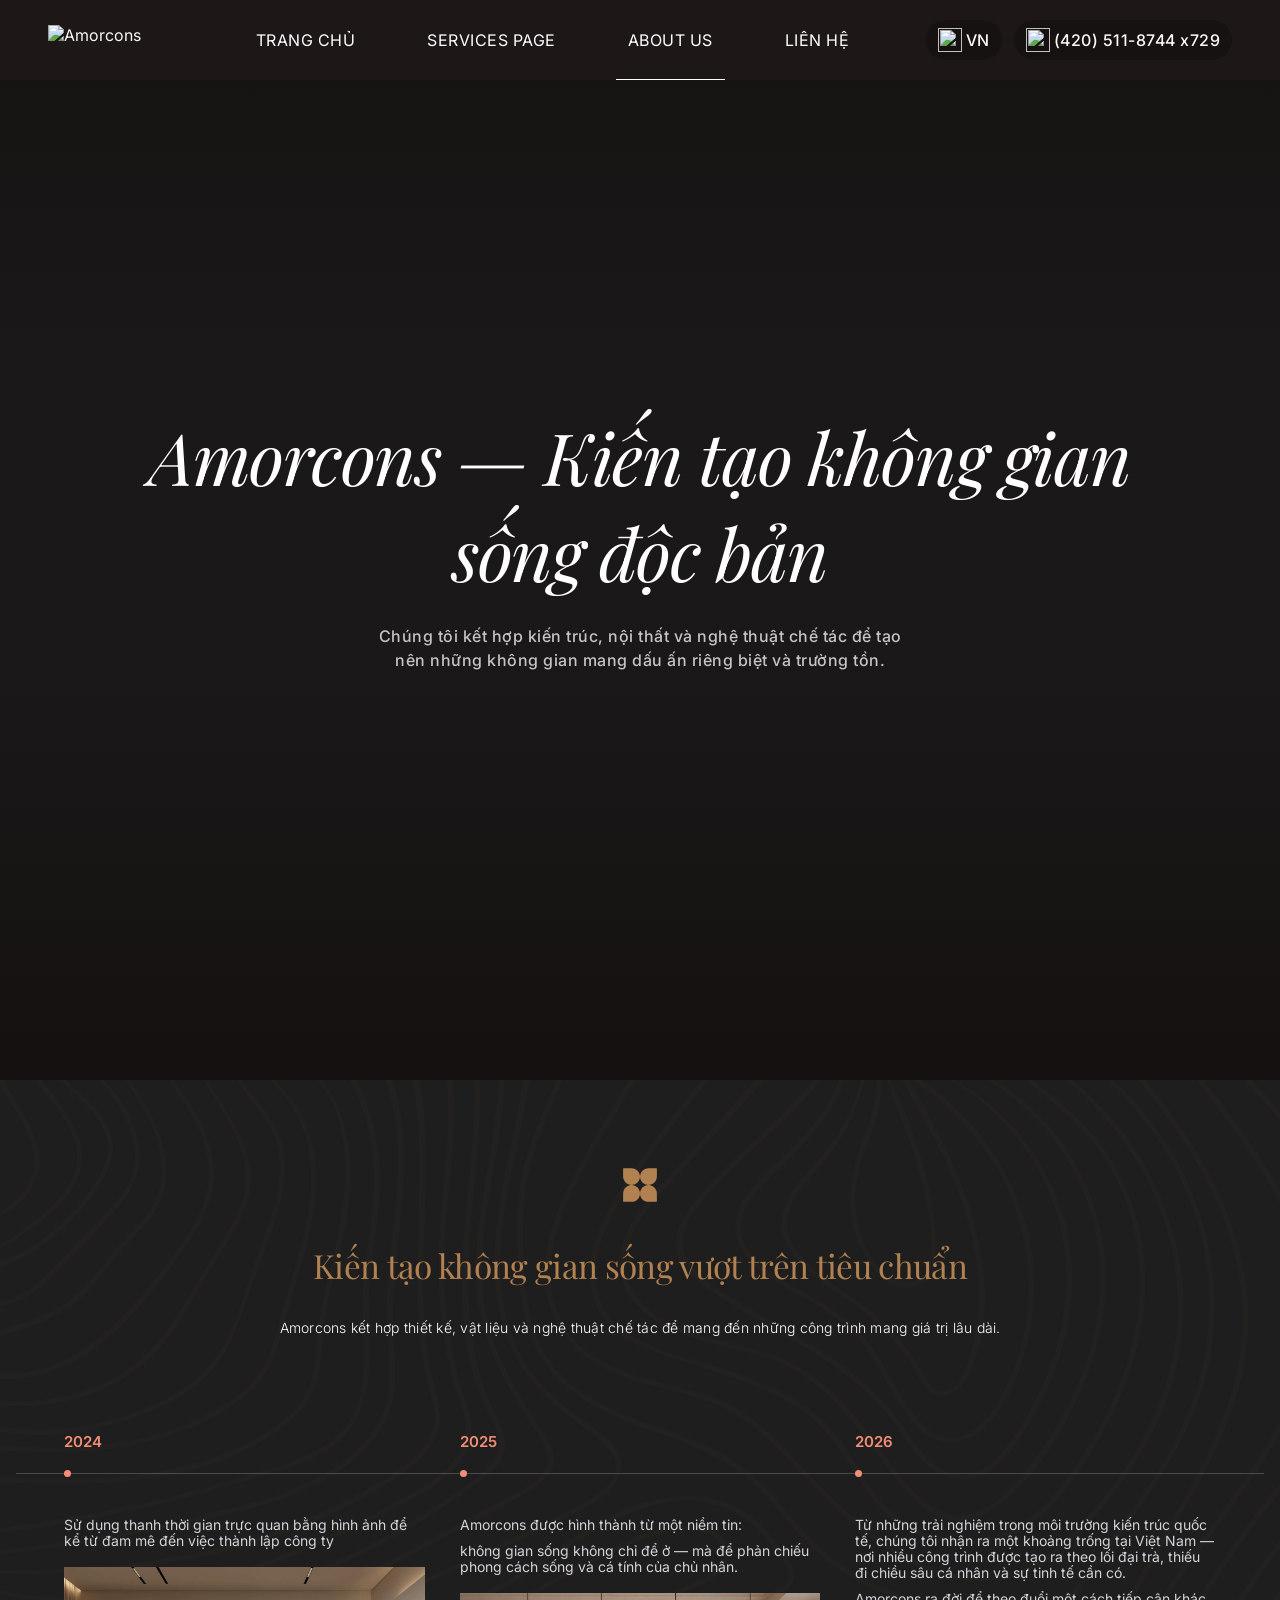
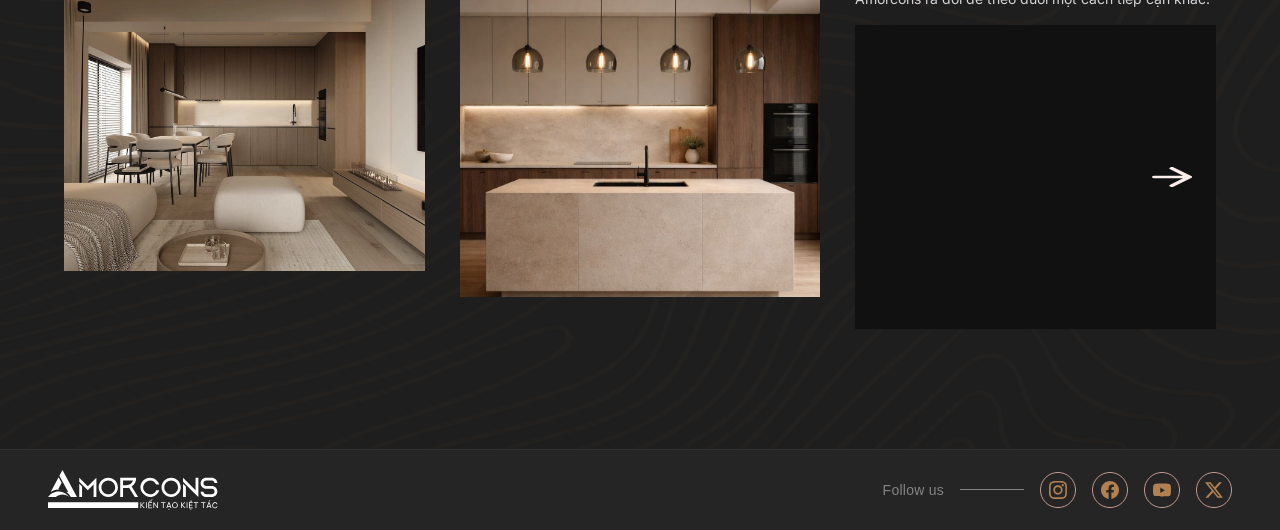
==== about-us.html @ 8891965a "Implement About Us page with timeline feature, update navigation, and enhance styles for improved la" ====
<!DOCTYPE html>
<html lang="vi">

<head>
    <meta charset="UTF-8" />
    <meta name="viewport" content="width=device-width, initial-scale=1.0" />
    <title>Amorcons – About Us</title>
    <link rel="icon" href="./images/favicon.svg" type="image/svg+xml" sizes="any" />
    <link rel="preconnect" href="https://fonts.googleapis.com" />
    <link rel="preconnect" href="https://fonts.gstatic.com" crossorigin />
    <link
        href="https://fonts.googleapis.com/css2?family=Montserrat:wght@400;500;600&family=Playfair+Display:ital,wght@0,400;0,500;1,400;1,500&family=Inter:wght@300;400;500;600&display=swap"
        rel="stylesheet" />

    <link rel="stylesheet" href="./styles.css" />
    <link rel="stylesheet" href="https://cdn.jsdelivr.net/npm/aos@2.3.4/dist/aos.css" />
</head>

<body>

    <header class="site-header">
        <nav class="navbar" aria-label="Main Navigation">
            <a href="/" class="nav-logo-link">
                <img class="nav-logo desktop-only"
                    src="https://www.figma.com/api/mcp/asset/5a3bd9ca-a631-466b-ae8e-2834ae3454ce" alt="Amorcons" />
                <img class="nav-logo mobile-only"
                    src="https://www.figma.com/api/mcp/asset/5a3bd9ca-a631-466b-ae8e-2834ae3454ce" alt="Amorcons" />
            </a>

            <ul class="nav-tabs">
                <li class="nav-item"><a class="nav-tab" href="#" aria-current="page">Trang chủ</a></li>
                <li class="nav-item"><a class="nav-tab" href="#services">Services Page</a></li>
                <li class="nav-item"><a class="nav-tab active" href="#about">About Us</a></li>
                <li class="nav-item"><a class="nav-tab" href="#contact-us">Liên hệ</a></li>
            </ul>

            <div class="nav-right">
                <a href="#" class="nav-btn lang-btn" aria-label="Chọn ngôn ngữ: Tiếng Việt">
                    <img src="https://www.figma.com/api/mcp/asset/c236d5f4-5ec3-420b-854f-2898bedfa44a" alt=""
                        aria-hidden="true" />
                    <span class="nav-btn-label">VN</span>
                </a>
                <a href="tel:4205118744" class="nav-btn" aria-label="Liên hệ điện thoại">
                    <img src="https://www.figma.com/api/mcp/asset/c8bbff4a-f8d6-4430-bf45-7c4032ecbac3" alt=""
                        aria-hidden="true" class="desktop-only" />
                    <img src="./images/header/header-mobile/phone-mobile.svg" alt="" aria-hidden="true"
                        class="mobile-only" />
                    <span class="nav-btn-label desktop-only">(420) 511-8744 x729</span>
                </a>
                <button class="hamburger-btn" id="hamburgerBtn" aria-label="Mở menu điều hướng" aria-expanded="false"
                    aria-controls="mobileMenu">
                    <img src="./images/header/header-mobile/button-open-menu.svg" alt="" class="mobile-only" />
                </button>
            </div>
        </nav>
    </header>

    <!-- Mobile Navigation Menu — Figma 295:756 (match screenshot) -->
    <nav class="mobile-menu" id="mobileMenu" aria-label="Mobile Navigation" aria-hidden="true">
        <div class="mobile-menu-accent" aria-hidden="true">
            <span class="mobile-menu-accent-line"></span>
            <div class="mobile-menu-accent-dots">
                <span></span>
                <span class="mobile-menu-accent-dot-mid"></span>
                <span></span>
            </div>
            <span class="mobile-menu-accent-line"></span>
        </div>
        <div class="mobile-menu-inner">
            <div class="mobile-menu-links">
                <a class="mobile-menu-link" href="#">Trang Chủ</a>
                <a class="mobile-menu-link" href="#services">Services Page</a>
                <a class="mobile-menu-link active" href="#about">About Us</a>
                <a class="mobile-menu-link" href="#contact-us">Liên Hệ</a>
            </div>
            <div class="mobile-menu-lang-row">
                <span class="mobile-menu-lang-label">Langue</span>
                <div class="mobile-menu-lang" role="group" aria-label="Chọn ngôn ngữ">
                    <button type="button" class="mobile-menu-lang-btn is-active" data-lang="en"
                        aria-pressed="true">Eng</button>
                    <button type="button" class="mobile-menu-lang-btn" data-lang="vi" aria-pressed="false">Vi</button>
                </div>
            </div>
        </div>
        <div class="mobile-menu-footer">
            <div class="mobile-menu-follow-row">
                <span class="mobile-menu-follow">Follow us</span>
                <span class="mobile-menu-follow-line" aria-hidden="true"></span>
            </div>
            <ul class="mobile-menu-social-list">
                <li>
                    <a href="#" class="mobile-menu-social-icon" aria-label="Follow us on Instagram">
                        <img src="./images/footer/intal.svg" alt="Instagram" />
                    </a>
                </li>
                <li>
                    <a href="#" class="mobile-menu-social-icon" aria-label="Follow us on Facebook">
                        <img src="./images/footer/facebook.svg" alt="Facebook" />
                    </a>
                </li>
                <li>
                    <a href="#" class="mobile-menu-social-icon" aria-label="Follow us on YouTube">
                        <img src="./images/footer/youtube.svg" alt="YouTube" />
                    </a>
                </li>
                <li>
                    <a href="#" class="mobile-menu-social-icon" aria-label="Follow us on X">
                        <img src="./images/footer/x.svg" alt="X" />
                    </a>
                </li>
            </ul>
        </div>
    </nav>

    <main>
        <!-- =========================================================
         HERO
    ========================================================= -->
        <section class="hero" aria-labelledby="hero-title">
            <div class="hero-bg">
                <video class="hero-bg-img" src="./video/video_banner.mp4" autoplay muted loop playsinline
                    aria-hidden="true"></video>
                <div class="hero-overlay-top"></div>
            </div>

            <div class="hero-text" data-aos="fade-up" data-aos-duration="900" data-aos-delay="120"
                data-aos-easing="ease-out-cubic">
                <h1 id="hero-title" class="hero-title">Amorcons — Kiến tạo không gian sống độc bản</h1>
                <p class="hero-subtitle">
                    Chúng tôi kết hợp kiến trúc, nội thất và nghệ thuật chế tác để tạo nên những không gian mang dấu ấn
                    riêng biệt và trường tồn.
                </p>
            </div>
        </section>

        <section style="background-image: url('./images/contact-us/bg.png');" class="page-about-us-section"
            id="page-about-us-section" aria-labelledby="about-title">
            <div class="services-header" data-aos="fade-up" data-aos-duration="750" data-aos-easing="ease-out-cubic">
                <img class="srv-award" src="./images/icon-title.svg" alt="" aria-hidden="true">
                <h2 id="about-title" class="srv-title">Kiến tạo không gian sống vượt trên tiêu chuẩn</h2>
                <p class="srv-sub">Amorcons kết hợp thiết kế, vật liệu và nghệ thuật chế tác để mang đến những công trình mang giá trị lâu dài.</p>
            </div>
            <div class="page-about-us-container">
                <!-- Figma R7QKqn8kOqqMcNZv5JHiLO node 251:2458 — timeline ngang -->
                <div class="about-projects-timeline" data-aos="fade-up" data-aos-duration="800"
                    data-aos-easing="ease-out-cubic">
                    <h3 class="sr-only" id="about-projects-heading">Cột mốc phát triển Amorcons</h3>
                    <div class="about-projects-track">
                        <div class="about-projects-line-decor" aria-hidden="true"></div>
                        <div class="about-projects-columns" role="list">
                            <article class="about-projects-card" role="listitem">
                                <h4 class="about-projects-year">
                                    <span>2024</span>
                                </h4>
                                <div class="about-projects-card-body">
                                    <div class="about-projects-card-desc">
                                        <p>Sử dụng thanh thời gian trực quan bằng hình ảnh để kể từ đam mê đến việc
                                            thành lập công ty</p>
                                    </div>
                                    <div class="about-projects-media">
                                        <img src="./images/about/timeline-2024.jpg" width="854" height="304"
                                            alt="Không gian bếp và phòng ăn hiện đại — 2024" loading="lazy"
                                            decoding="async" />
                                    </div>
                                </div>
                            </article>
                            <article class="about-projects-card" role="listitem">
                                <h4 class="about-projects-year">
                                    <span>2025</span>
                                </h4>
                                <div class="about-projects-card-body">
                                    <div class="about-projects-card-desc">
                                        <p>Amorcons được hình thành từ một niềm tin:</p>
                                        <p>không gian sống không chỉ để ở — mà để phản chiếu phong cách sống và cá
                                            tính của chủ nhân.</p>
                                    </div>
                                    <div class="about-projects-media">
                                        <img src="./images/about/timeline-2025.jpg" width="854" height="304"
                                            alt="Quầy bếp và hệ tủ — 2025" loading="lazy" decoding="async" />
                                    </div>
                                </div>
                            </article>
                            <article class="about-projects-card about-projects-card--has-arrow" role="listitem">
                                <h4 class="about-projects-year">
                                    <span>2026</span>
                                </h4>
                                <div class="about-projects-card-body">
                                    <div class="about-projects-card-desc">
                                        <p>Từ những trải nghiệm trong môi trường kiến trúc quốc tế, chúng tôi nhận ra
                                            một khoảng trống tại Việt Nam — nơi nhiều công trình được tạo ra theo lối
                                            đại trà, thiếu đi chiều sâu cá nhân và sự tinh tế cần có.</p>
                                        <p>Amorcons ra đời để theo đuổi một cách tiếp cận khác.</p>
                                    </div>
                                    <div class="about-projects-media">
                                        <img src="./images/about/timeline-2026.jpg" width="854" height="304"
                                            alt="Không gian bếp tối giản — 2026" loading="lazy" decoding="async" />
                                        <span class="about-projects-arrow" aria-hidden="true">
                                            <img src="./images/about/timeline-arrow.svg" width="40" height="40" alt="" />
                                        </span>
                                    </div>
                                </div>
                            </article>
                        </div>
                    </div>
                </div>
            </div>
        </section> 
    </main>

    <!-- =========================================================
       FOOTER
  ========================================================= -->
    <footer class="footer-bar" data-aos="fade-up" data-aos-duration="700">
        <div class="footer-bar-inner">
            <!-- Logo -->
            <div class="footer-logo">
                <img src="./images/footer/logo-footer.svg" alt="AMORCONS" />
            </div>

            <!-- Social -->
            <div class="footer-social">
                <span class="footer-follow-text">Follow us</span>
                <span class="footer-follow-line" aria-hidden="true"></span>
                <ul class="footer-social-list">
                    <li>
                        <a href="#" class="footer-social-icon" aria-label="Follow us on Instagram">
                            <img src="./images/footer/intal.svg" alt="Instagram" />
                        </a>
                    </li>
                    <li>
                        <a href="#" class="footer-social-icon" aria-label="Follow us on Facebook">
                            <img src="./images/footer/facebook.svg" alt="Facebook" />
                        </a>
                    </li>
                    <li>
                        <a href="#" class="footer-social-icon" aria-label="Follow us on YouTube">
                            <img src="./images/footer/youtube.svg" alt="YouTube" />
                        </a>
                    </li>
                    <li>
                        <a href="#" class="footer-social-icon" aria-label="Follow us on X">
                            <img src="./images/footer/x.svg" alt="X" />
                        </a>
                    </li>
                </ul>
            </div>
        </div>
    </footer>

    <script src="https://cdn.jsdelivr.net/npm/aos@2.3.4/dist/aos.js"></script>
    <script src="script.js"></script>
</body>

</html>
---- styles.css ----
/* =====================================================================
   RESET
===================================================================== */
*,
*::before,
*::after {
  box-sizing: border-box;
  margin: 0;
  padding: 0;
}

header,
main,
section,
article,
aside,
figure,
figcaption,
footer,
nav {
  display: block;
}

/* Content Width Limit */
header,
main,
footer {
  max-width: 1920px;
  margin-left: auto;
  margin-right: auto;
  width: 100%;
}

.mobile-only {
  display: none !important;
}

.desktop-only {
  display: block !important;
}

span.desktop-only {
  display: inline !important;
}

li.desktop-only {
  display: flex !important;
}

html {
  scroll-behavior: smooth;
}

body {
  font-family: var(--font-sans);
  background: var(--dark-bg);
  color: var(--text-primary);
  overflow-x: hidden;
}

img {
  display: block;
  max-width: 100%;
}

a {
  text-decoration: none;
  color: inherit;
}

button,
input,
textarea {
  border: none;
  outline: none;
  background: none;
}

textarea {
  resize: none;
}

/* AOS: không dùng hiệu ứng trên mobile (đồng bộ max-width 768px + JS disable) */
@media (max-width: 768px) {
  [data-aos] {
    opacity: 1 !important;
    transform: none !important;
    transition-property: opacity, transform !important;
    transition-duration: 0s !important;
    transition-delay: 0s !important;
  }
}

/* =====================================================================
   DESIGN TOKENS
===================================================================== */
:root {
  --gold: #b18151;
  --gold-red: #b16151;
  --gold-muted: #a27760;
  --gold-light: #d2b79b;
  --cream: #f0e4d4;

  /* Neutrals */
  --white: #ffffff;
  --black: #000000;

  /* Surfaces */
  --dark-nav: rgba(33, 27, 27, 0.70);
  --dark-nav-mobile: rgba(33, 27, 27, 0.55);
  --dark-bg: #1e1e1e;
  --dark-card: #302c28;
  --dark-input: #1c1b18;
  --mobile-menu-bg: rgba(24, 19, 16, 0.98);
  --menu-surface: #1a1a1a;

  /* Text */
  --text-primary: #fafaf9;
  --text-on-dark: rgba(255, 255, 255, 1);
  --text-on-dark-80: rgba(255, 255, 255, 0.80);
  --text-on-dark-75: rgba(255, 255, 255, 0.75);
  --text-on-dark-65: rgba(255, 255, 255, 0.65);
  --text-on-dark-55: rgba(255, 255, 255, 0.55);
  --text-on-dark-34: rgba(255, 255, 255, 0.34);
  --text-on-dark-30: rgba(255, 255, 255, 0.30);

  /* Borders / shadows */
  --border-white-06: rgba(255, 255, 255, 0.06);
  --border-white-05: rgba(255, 255, 255, 0.05);
  --shadow-gold-25: rgba(177, 129, 81, 0.25);

  /* Typography families */
  --font-sans: 'Inter', 'Segoe UI', system-ui, -apple-system, sans-serif;
  --font-serif: 'Playfair Display', Georgia, serif;

  /* Typography scales (used in mobile overrides) */
  --hero-title-mobile-size: 32px;
  --hero-title-mobile-line: 45px;
  --hero-title-mobile-tracking: -0.64px;

  --nav-h: 80px;
}

/* =====================================================================
   NAVBAR
   Figma: flex gap-[290px] h-[80px] px-[48px] backdrop-blur-[20px]
   Children: logo | tabs-group (flex-1 justify-center gap-48px) | right-group
===================================================================== */
.navbar {
  position: fixed;
  top: 0;
  left: 50%;
  transform: translateX(-50%);
  z-index: 200;
  height: var(--nav-h);
  width: 100%;
  max-width: 1920px;
  display: flex;
  align-items: center;
  gap: 48px;
  /* practical gap — Figma's 290px is for 1920px canvas */
  padding: 0 48px;
  background: var(--dark-nav);
  backdrop-filter: blur(20px);
  -webkit-backdrop-filter: blur(20px);
}

.nav-logo {
  height: 30.861px;
  width: 131.514px;
  object-fit: contain;
  flex-shrink: 0;
}

/* Figma: flex-[1_0_0] gap-[48px] h-full items-center justify-center */
.nav-tabs {
  flex: 1 0 0;
  display: flex;
  align-items: center;
  justify-content: center;
  gap: 48px;
  height: 100%;
  list-style: none;
}

.nav-item {
  height: 100%;
  display: flex;
  align-items: center;
}

/* Figma: px-[12px] py-[14px] flex flex-col h-full items-center justify-center */
.nav-tab {
  display: flex;
  align-items: center;
  justify-content: center;
  height: 100%;
  padding: 14px 12px;
  font-size: 16px;
  font-weight: 400;
  letter-spacing: 0.5px;
  text-transform: uppercase;
  color: #fff;
  white-space: nowrap;
  cursor: pointer;
  transition: color .2s;
  position: relative;
}

/* Active tab: border-b border-solid border-white */
.nav-tab.active {
  border-bottom: 1px solid #fff;
}

.nav-tab:hover:not(.active) {
  color: #b18151;
}

h2.about-headline img.srv-award {
  margin-bottom: 32px;
}

.nav-tab::after {
  content: '';
  position: absolute;
  bottom: 0;
  left: 12px;
  right: 12px;
  height: 1px;
  background: #b18151;
  transform: scaleX(0);
  transition: transform 0.3s ease;
}

.nav-tab:hover:not(.active)::after {
  transform: scaleX(1);
}

/* Right group: flex gap-[12px] items-center */
.nav-right {
  display: flex;
  align-items: center;
  gap: 12px;
  flex-shrink: 0;
}

.sr-only {
  position: absolute;
  width: 1px;
  height: 1px;
  padding: 0;
  margin: -1px;
  overflow: hidden;
  clip: rect(0, 0, 0, 0);
  white-space: nowrap;
  border-width: 0;
}

/* Figma: rounded-[100px] p-[12px] flex gap-[4px] items-center
   background: linear-gradient(90deg, rgba(0,0,0,0.2), rgba(0,0,0,0.2)) */
.nav-btn {
  display: flex;
  align-items: center;
  gap: 4px;
  padding: 8px 12px;
  border-radius: 100px;
  font-size: 16px;
  font-weight: 500;
  letter-spacing: 0.5px;
  color: #fafaf9;
  white-space: nowrap;
  cursor: pointer;
  transition: background .2s;
  background: rgba(0, 0, 0, 0.20);
}

.nav-btn:hover {
  background: rgba(0, 0, 0, .35);
}

.nav-btn img {
  width: 24px;
  height: 24px;
  flex-shrink: 0;
}

/* =====================================================================
   HERO
===================================================================== */
.hero {
  position: relative;
  width: 100%;
  height: 1080px;
  min-height: 600px;
  overflow: hidden;
  display: flex;
  align-items: center;
  justify-content: center;
}

/* Radial image composition — simplified using key group images as layers */
.hero-bg {
  position: absolute;
  inset: 0;
  width: 100%;
  height: 100%;
}

/* Main interior photo layer */
.hero-bg-img {
  position: absolute;
  inset: 0;
  width: 100%;
  height: 100%;
  object-fit: cover;
  object-position: center;
}

/* Dark gradient overlays */
.hero-overlay-top {
  position: absolute;
  inset: 0;
  background: linear-gradient(to bottom,
      rgba(18, 13, 13, .72) 0%,
      rgba(18, 13, 13, .35) 35%,
      rgba(18, 13, 13, .35) 60%,
      rgba(18, 13, 13, .80) 100%);
}

.hero-text {
  position: relative;
  z-index: 2;
  text-align: center;
  max-width: 1216px;
  padding: 0 48px;
  display: flex;
  flex-direction: column;
  align-items: center;
  gap: 24px;
}

.hero-title {
  font-family: 'Playfair Display', Georgia, serif;
  font-style: italic;
  font-weight: 400;
  font-size: 72px;
  line-height: 96px;
  color: #fff;
  letter-spacing: -1.44px;
  font-feature-settings: 'liga' 0, 'lnum' 1, 'pnum' 1;
}

.hero-subtitle {
  font-size: 16px;
  font-weight: 500;
  line-height: 24px;
  letter-spacing: 0.5px;
  color: rgba(255, 255, 255, .75);
  max-width: 539px;
}

/* =====================================================================
   ABOUT / SECTION 1
===================================================================== */
.about-wrap {
  background: var(--dark-bg);
  background-repeat: no-repeat !important;
  padding: 80px 0 200px;
}

#about {
  background-image: url('./images/home/hero/bg-hero.png');
}

/* Gold line + icon divider */
.divider-icon-block {
  display: flex;
  flex-direction: column;
  align-items: center;
  gap: 26px;
  margin-bottom: 80px;
}

.divider-line-gold {
  width: 1px;
  height: 46px;
  background: var(--gold);
}

.divider-award {
  width: 48px;
  height: 48px;
}

/* 2-column about layout — Figma: flex gap-[80px] items-center pr-[80px] */
.about-cols {
  display: flex;
  align-items: center;
  gap: 80px;
  padding-right: 80px;
  width: 100%;
  position: relative;
}

/* =====================================================================
   ABOUT IMAGE AREA (left column)
   Figma: large image/video, dark overlay, caption text at bottom
===================================================================== */
.about-mosaic {
  flex: 2 0 0;
  min-width: 0;
  position: relative;
  min-height: 680px;
  align-self: stretch;
}

.about-img-area {
  position: relative;
  width: 100%;
  height: 100%;
  overflow: hidden;
}

/* Overlay tối phủ lên video/ảnh */
.about-backdrop {
  position: absolute;
  background: rgba(48, 44, 40, 1);
  pointer-events: none;
  width: 100%;
  height: 70%;
  bottom: 0;
}

/* Video / ảnh chính lấp đầy cột trái */
.about-main-img {
  position: absolute;
  inset: 0;
  width: 90%;
  height: 100%;
  object-fit: cover;
  object-position: center;
  display: block;
  opacity: 1;
  transition: opacity 0.42s cubic-bezier(0.33, 0, 0.2, 1);
  will-change: opacity;
}

/* Overlay dưới cùng — gradient + text caption */
.about-backdrop-two {
  position: absolute;
  bottom: 0;
  left: 0;
  right: 0;
  z-index: 2;
  background: rgba(48, 44, 40, 1);
  padding: 43px 37px 35px;
}

.about-backdrop-text {
  font-size: 16px;
  font-weight: 300;
  color: rgba(255, 255, 255, 0.55);
  line-height: 1.7;
  letter-spacing: 0.2px;
}

/*
 * RIGHT COLUMN — Figma node 191:587
 * flex flex-col gap-[80px] flex-[1_0_0] items-start
 * Children: headline → timeline-block
 */
.about-text {
  flex: 1 0 0;
  min-width: 0;
  display: flex;
  flex-direction: column;
  gap: 80px;
  /* gap giữa headline và timeline */
}

/*
 * Figma: Playfair Display Regular, 30.133px, line-height 36.16px,
 * color #b18151, tracking -0.6027px
 * "dream home" = Playfair Display Italic
 */
.about-headline {
  font-family: 'Playfair Display', Georgia, serif;
  font-style: normal;
  font-weight: 400;
  font-size: 30.133px;
  line-height: 36.16px;
  color: #b18151;
  letter-spacing: -0.6027px;
  font-feature-settings: 'liga' 0, 'lnum' 1, 'pnum' 1;
}

.about-headline em {
  font-family: 'Playfair Display', Georgia, serif;
  font-style: italic;
  font-weight: 400;
}

/*
 * Figma node 229:1139: flex gap-[32px] items-end w-full
 * items-end → bar + items đều bottom-align trong hàng ngang
 */
.timeline-wrap {
  display: flex;
  gap: 32px;
  width: 100%;
}

/*
 * Figma node 229:1138:
 * bg-[rgba(255,255,255,0.1)] flex h-[250px] items-start shrink-0
 * Bên trong: div bg-[#b18151] h-[57px] w-px (gold top bar)
 */
.timeline-bar-outer {
  position: relative;
  width: 1px;
  background: rgba(255, 255, 255, 0.1);
  flex-shrink: 0;
}

.timeline-bar-gold {
  position: absolute;
  top: 0;
  left: 0;
  width: 1px;
  height: 57px;
  background: #b18151;
  transition: transform 0.5s cubic-bezier(0.4, 0, 0.2, 1), height 0.5s ease;
  transform-origin: top;
  will-change: transform, height;
}

/*
 * Figma node 191:1035:
 * flex-[1_0_0] flex-col gap-[24px] items-start
 */
.timeline-items {
  flex: 1 0 0;
  display: flex;
  flex-direction: column;
  gap: 24px;
}

/*
 * Item 01 (active): flex-col gap-[12px]
 * Item 02-03 (inactive): chỉ có row, không có subtitle
 */
.timeline-item {
  display: flex;
  flex-direction: column;
  gap: 12px;
  list-style: none;
  cursor: pointer;
  opacity: 0.5;
  transition: opacity 0.3s ease;
}

.timeline-item.active {
  opacity: 1;
}

.t-num {
  font-size: 15px;
  font-weight: 600;
  color: #b16151;
  width: 16px;
  height: 18px;
  line-height: normal;
  flex-shrink: 0;
  font-variant-numeric: lining-nums;
  margin-right: 8px;
}

/*
 * Tên: Google Sans Medium, 20px, uppercase, leading-40px
 * active = white | inactive = rgba(255,255,255,0.3)
 * w-234px, h-18px
 */
.t-name {
  font-size: 20px;
  font-weight: 500;
  color: rgba(255, 255, 255, 0.3);
  text-transform: uppercase;
  letter-spacing: 0;
  line-height: normal;
  width: auto;
  transition: color 0.3s ease;
}

.timeline-item.active .t-name {
  color: #fff;
}

.t-desc {
  font-size: 14px;
  font-weight: 400;
  color: #d4d4d8;
  line-height: 1.6;
  max-height: 0;
  overflow: hidden;
  opacity: 0;
  transition: max-height 0.5s ease, opacity 0.5s ease;
}

.timeline-item.active .t-desc {
  max-height: 100px;
  opacity: 1;
  margin-top: 4px;
}

/* =====================================================================
   SERVICES  (Dịch vụ)
===================================================================== */
.services-wrap {
  background: var(--dark-bg);
  display: flex;
  flex-direction: column;
}

/*
 * Figma node 223:340: flex-col gap-[24px] items-center
 * Children: imgAbstract206 (50×50) → title → subtitle
 * Không có gold line trước icon (khác about section)
 * Outer gap với grid: 80px (node 273:1665 gap-[80px])
 */
.services-header {
  display: flex;
  flex-direction: column;
  align-items: center;
  gap: 24px;
  padding: 80px 48px 80px;
}

.srv-award {
  width: 50px;
  height: 50px;
}

.srv-title {
  font-family: 'Playfair Display', Georgia, serif;
  font-weight: 400;
  font-size: 33.273px;
  line-height: 39.927px;
  color: var(--gold);
  letter-spacing: -.6655px;
  font-feature-settings: 'liga' 0, 'lnum' 1, 'pnum' 1;
  text-align: center;
  margin-top: 12px;
}

.srv-sub {
  font-size: 14px;
  font-weight: 300;
  color: #fff;
  letter-spacing: .25px;
  line-height: 20px;
  text-align: center;
  margin-top: 8px;
}

/* 2×2 grid */
.services-grid {
  display: grid;
  grid-template-columns: 1fr 1fr;
  grid-template-rows: 673px 673px;
  gap: 4px;
}

.srv-cell {
  position: relative;
  overflow: hidden;
  background: #111;
}

a.srv-cell {
  display: block;
  text-decoration: none;
  color: inherit;
  -webkit-tap-highlight-color: transparent;
}

a.srv-cell:focus {
  outline: none;
}

a.srv-cell:focus-visible {
  outline: 2px solid var(--gold);
  outline-offset: 3px;
  z-index: 2;
}

.srv-cell.hover-cell {
  /* The "hover" side — shows dark overlay / empty on default state */
  background: var(--dark-bg);
  display: flex;
  align-items: center;
  justify-content: center;
}

.srv-cell-bg,
.srv-cell-video {
  position: absolute;
  inset: 0;
  width: 100%;
  height: 100%;
  object-fit: cover;
  pointer-events: none;
  transition: transform .6s ease, opacity .6s ease;
}

.srv-cell-video {
  opacity: 0;
  z-index: 1;
}

.srv-cell:hover .srv-cell-bg {
  transform: scale(1.1);
  opacity: 0;
}

.srv-cell:hover .srv-cell-video {
  transform: scale(1.1);
  opacity: 1;
}

.srv-cell-overlay {
  position: absolute;
  inset: 0;
  background: linear-gradient(0deg, rgba(30, 24, 21, 0.95) 0%, rgba(30, 24, 21, 0.4) 40%, rgba(30, 24, 21, 0) 100%);
  display: flex;
  flex-direction: column;
  justify-content: flex-end;
  align-items: flex-start;
  padding: 60px 48px;
  opacity: 0;
  transition: opacity 0.5s ease;
  z-index: 2;
}

.srv-cell:hover .srv-cell-overlay {
  opacity: 1;
}

.srv-cell-content {
  transform: translateY(30px);
  transition: transform 0.5s ease;
  display: flex;
  flex-direction: column;
  align-items: flex-start;
  gap: 24px;
  width: 100%;
}

.srv-cell:hover .srv-cell-content {
  transform: translateY(0);
}

.srv-cell-icon {
  position: relative;
  width: 80px;
  height: 80px;
  object-fit: contain;
  margin-left: -5px;
}

.srv-cell-title {
  font-family: 'Playfair Display', serif;
  font-size: 33.27px;
  font-weight: 400;
  color: rgba(255, 255, 255, 1);
  margin: 0;
  line-height: 39.93px;
  letter-spacing: -0.02em;
}

.srv-cell-desc {
  font-family: 'Inter', sans-serif;
  font-size: 14px;
  font-weight: 300;
  line-height: 20px;
  letter-spacing: 0.25px;
  color: rgba(255, 255, 255, 1);
  max-width: 800px;
  margin: 0;
}

/* =====================================================================
   CTA MID
===================================================================== */
.cta-mid {
  background: var(--dark-bg);
  padding: 80px 48px;
  display: flex;
  flex-direction: column;
  align-items: center;
  gap: 16px;
}

.cta-mid-top {
  display: flex;
  flex-direction: column;
  align-items: center;
  gap: 26px;
}

.cta-mid-text {
  font-family: 'Playfair Display', Georgia, serif;
  font-weight: 400;
  font-size: 30.133px;
  line-height: 36.16px;
  color: var(--gold);
  text-align: center;
  letter-spacing: -.6027px;
  font-feature-settings: 'liga' 0, 'lnum' 1, 'pnum' 1;
}

.cta-mid-text em {
  font-style: italic;
}

/* =====================================================================
   CONTACT
===================================================================== */
.contact-us {
  position: relative;
  padding: 120px 48px;
  background-image: url('./images/home/contact-us/bg.png');
  background-size: cover;
  background-position: center;
  background-repeat: no-repeat;
  display: flex;
  align-items: center;
  min-height: 800px;
}

.contact-us::before {
  content: '';
  position: absolute;
  top: 0;
  left: 0;
  right: 0;
  bottom: 0;
  background: rgba(0, 0, 0, 0.2);
  z-index: 0;
}

.contact-us-container {
  width: 100%;
  max-width: 1920px;
  margin: 0 auto;
  display: flex;
  justify-content: space-between;
  align-items: center;
  gap: 40px;
  position: relative;
  z-index: 10;
}

.contact-left {
  max-width: 600px;
  color: #fff;
  padding-left: 5%;
}

.contact-subtitle {
  font-family: 'Google Sans Flex', sans-serif;
  display: flex;
  align-items: center;
  gap: 16px;
  font-size: 14px;
  color: rgba(177, 129, 81, 1);
  letter-spacing: 0.1em;
  margin-bottom: 24px;
}

.contact-subtitle .line {
  width: 48px;
  height: 1px;
  background: rgba(177, 129, 81, 1);
}

.contact-hero-title {
  font-family: 'Playfair Display', serif;
  font-size: 30.13px;
  font-weight: 400;
  font-style: normal;
  line-height: 36.16px;
  letter-spacing: -0.02em;
  margin: 0 0 24px 0;
  color: rgba(255, 255, 255, 1);
}

.contact-hero-title span {
  font-style: italic;
  font-family: 'Playfair Display', serif;
}

.contact-desc {
  font-family: 'Google Sans Flex', 'Google Sans', sans-serif;
  font-size: 14px;
  font-weight: 300;
  font-style: normal;
  line-height: 20px;
  letter-spacing: 0.25px;
  color: rgba(255, 255, 255, 1);
  margin: 0;
}

.contact-form-box {
  background: rgba(36, 34, 31, 0.95);
  border: 1px solid rgba(255, 255, 255, 0.05);
  padding: 30px 27px;
  width: 576px;
  text-align: center;
  margin-right: 5%;
  box-shadow: 0 20px 40px rgba(0, 0, 0, 0.5);
}

.form-pre-title {
  font-family: 'Google Sans Flex', 'Google Sans', sans-serif;
  font-size: 12px;
  font-weight: 400;
  font-style: normal;
  line-height: 13.63px;
  letter-spacing: 0.34px;
  text-align: center;
  color: rgba(210, 183, 155, 0.5);
  margin: 0 0 12px 0;
}

h2.contact-us-title {
  font-family: 'Playfair Display', serif;
  font-weight: 400;
  font-style: normal;
  font-size: 30.13px;
  line-height: 36.16px;
  letter-spacing: -0.02em;
  text-align: center;
  color: rgba(177, 129, 81, 1);

}

section.contact-us-section .center-icon {
  margin: 0 0 16px 0;
}

section.contact-us-section {
  margin-top: 80px;
}

.contact-us-header {
  margin-bottom: 80px;
}

.contact-form-box .contact-us-title {
  font-family: 'Playfair Display', serif;
  font-weight: 400;
  font-style: normal;
  font-size: 32px;
  line-height: 38.99px;
  letter-spacing: -0.43px;
  text-align: center;
  color: rgba(240, 228, 212, 1);
  margin: 0 0 13px 0;
}

.form-post-title {
  font-family: 'Google Sans Flex', 'Google Sans', sans-serif;
  font-size: 12px;
  font-weight: 400;
  font-style: normal;
  line-height: 13.63px;
  letter-spacing: 0.34px;
  text-align: center;
  color: rgba(210, 183, 155, 0.55);
  margin: 0 0 24px 0;
}

.form-dots {
  margin-bottom: 32px;
  display: flex;
  justify-content: center;
}

.form-dots img {
  height: 6px;
  opacity: 0.6;
}

.contact-form {
  display: flex;
  flex-direction: column;
  gap: 16px;
}

.contact-form input,
.contact-form textarea {
  width: 100%;
  background: #1b1917;
  border: 1px solid transparent;
  padding: 16px 20px;
  font-family: 'Google Sans Flex', sans-serif;
  font-size: 14px;
  color: #fff;
  outline: none;
  transition: border-color 0.3s ease;
}

.contact-form input::placeholder,
.contact-form textarea::placeholder {
  color: rgba(210, 183, 155, 1);
}

.contact-form input:focus,
.contact-form textarea:focus {
  border-color: rgba(177, 129, 81, 0.5);
}

.contact-form textarea {
  resize: vertical;
  min-height: 120px;
}

.submit-btn {
  background: linear-gradient(90deg, #d3b48f 0%, #a4764b 100%);
  color: #1a1a1a;
  border: none;
  padding: 16px;
  font-family: 'Google Sans Flex', sans-serif;
  font-size: 13px;
  font-weight: 600;
  letter-spacing: 0.1em;
  cursor: pointer;
  display: flex;
  justify-content: center;
  align-items: center;
  gap: 8px;
  transition: filter 0.3s ease;
  margin-top: 8px;
  border-radius: 8px;
}

.submit-btn:hover {
  filter: brightness(1.1);
}

/* =====================================================================
   FOOTER
===================================================================== */
.footer-bar {
  background: rgba(37, 37, 37, 1);
  border-top: 1px solid rgba(255, 255, 255, 0.06);
}

.footer-bar-inner {
  max-width: 1920px;
  margin: 0 auto;
  padding: 20px 48px;
  display: flex;
  align-items: center;
  justify-content: space-between;
}

.footer-logo img {
  height: 2.5rem;
  width: auto;
  display: block;
}

.footer-social {
  display: flex;
  align-items: center;
  gap: 16px;
}

.footer-follow-text {
  font-family: 'Google Sans Flex', 'Google Sans', sans-serif;
  font-size: 14px;
  font-weight: 400;
  font-style: normal;
  line-height: 20px;
  letter-spacing: 0.25px;
  color: rgba(132, 132, 132, 1);
  white-space: nowrap;
}

.footer-follow-line {
  display: block;
  width: 64px;
  height: 1px;
  background: rgba(132, 132, 132, 1);
}

.footer-social-icon {
  display: flex;
  align-items: center;
  justify-content: center;
  width: 36px;
  height: 36px;
  border-radius: 50%;
  transition: border-color 0.3s ease, box-shadow 0.3s ease, background 0.3s ease;
}

.footer-social-icon img {
  width: 40px;
  height: 40px;
  object-fit: contain;
  transition: opacity 0.3s ease;
}

.footer-social-icon:hover {
  border-color: rgba(177, 129, 81, 1);
  background: rgba(177, 129, 81, 0.1);
  box-shadow: 0 0 10px rgba(177, 129, 81, 0.25);
}

.footer-social-icon:hover img {
  opacity: 1;
}

.footer-social-list {
  display: flex;
  list-style: none;
  gap: 16px;
  margin: 0;
  padding: 0;
}

.form-group {
  width: 100%;
}

/* =====================================================================
   HAMBURGER & MOBILE MENU (hidden on desktop by default)
===================================================================== */
.hamburger-btn {
  display: none;
  flex-direction: column;
  justify-content: center;
  align-items: center;
  width: 40px;
  height: 40px;
  cursor: pointer;
  background: none;
  border: none;
  padding: 6px;
  gap: 5px;
  flex-shrink: 0;
}

.hamburger-btn .bar {
  display: block;
  width: 22px;
  height: 2px;
  background: #fff;
  border-radius: 2px;
  transition: transform 0.3s ease, opacity 0.3s ease, background 0.3s;
  transform-origin: center;
}

.hamburger-btn img {
  width: 24px;
  height: 24px;
  object-fit: contain;
}

.hamburger-btn.open .bar:nth-child(1) {
  transform: translateY(7px) rotate(45deg);
}

.hamburger-btn.open .bar:nth-child(2) {
  opacity: 0;
  transform: scaleX(0);
}

.hamburger-btn.open .bar:nth-child(3) {
  transform: translateY(-7px) rotate(-45deg);
}

/* Figma 295:756 — tokens từ design: nền #1A1A1A, cam đất #A0482B, vàng mờ #8E7B67 */
.mobile-menu {
  --menu-accent: #a0482b;
  --menu-muted-gold: #8e7b67;
  --menu-text: #ffffff;
  --menu-font: 'Montserrat', 'Inter', system-ui, sans-serif;

  display: none;
  position: fixed;
  top: var(--nav-h);
  left: 0;
  right: 0;
  bottom: 0;
  background: var(--menu-surface);
  z-index: 199;
  flex-direction: column;
  align-items: stretch;
  justify-content: space-between;
  padding: 0;
  opacity: 0;
  transform: translateY(14px);
  transition:
    opacity 0.42s cubic-bezier(0.22, 1, 0.36, 1),
    transform 0.42s cubic-bezier(0.22, 1, 0.36, 1);
  overflow: hidden;
}

.mobile-menu.open {
  display: flex;
  opacity: 1;
  transform: translateY(0);
}

/* Gạch ngang + 3 chấm giữa (chấm giữa nhấn mạnh vàng mờ) */
.mobile-menu-accent {
  flex-shrink: 0;
  display: flex;
  align-items: center;
  gap: 0;
  padding: 10px 28px 18px;
  box-sizing: border-box;
  opacity: 0;
  transform: translateY(-10px);
  transition: none;
}

.mobile-menu.open .mobile-menu-accent {
  opacity: 1;
  transform: translateY(0);
  transition:
    opacity 0.45s cubic-bezier(0.22, 1, 0.36, 1),
    transform 0.45s cubic-bezier(0.22, 1, 0.36, 1);
  transition-delay: 0.06s;
}

.mobile-menu:not(.open) .mobile-menu-accent {
  opacity: 0;
  transform: translateY(-10px);
  transition: none;
}

.mobile-menu-accent-line {
  flex: 1 1 auto;
  height: 1px;
  background: rgba(142, 123, 103, 0.4);
  min-width: 12px;
}

.mobile-menu-accent-dots {
  display: flex;
  align-items: center;
  justify-content: center;
  gap: 7px;
  padding: 0 14px;
  flex-shrink: 0;
}

.mobile-menu-accent-dots span {
  width: 4px;
  height: 4px;
  border-radius: 50%;
  background: rgba(142, 123, 103, 0.55);
}

.mobile-menu-accent-dot-mid {
  width: 5px !important;
  height: 5px !important;
  background: var(--menu-muted-gold) !important;
  box-shadow: 0 0 0 1px rgba(142, 123, 103, 0.35);
}

.mobile-menu-inner {
  flex: 1 1 auto;
  min-height: 0;
  overflow-y: auto;
  -webkit-overflow-scrolling: touch;
  padding: 8px 28px 32px;
  display: flex;
  flex-direction: column;
  align-items: stretch;
  gap: 0;
  width: 100%;
  max-width: 100%;
  box-sizing: border-box;
}

.mobile-menu-links {
  display: flex;
  flex-direction: column;
  align-items: stretch;
  gap: 28px;
  width: 100%;
}

.mobile-menu-link {
  display: block;
  padding: 0;
  margin: 0;
  box-sizing: border-box;
  width: 100%;
  font-family: var(--menu-font);
  font-size: 14px;
  font-weight: 400;
  line-height: 1.35;
  letter-spacing: 0.02em;
  color: var(--menu-text);
  text-align: left;
  text-decoration: none;
  border: none;
  background: transparent;
  opacity: 0;
  transform: translate3d(-22px, 0, 0);
  transition: none;
}

.mobile-menu.open .mobile-menu-link {
  opacity: 1;
  transform: translate3d(0, 0, 0);
  transition:
    opacity 0.5s cubic-bezier(0.22, 1, 0.36, 1),
    transform 0.5s cubic-bezier(0.22, 1, 0.36, 1),
    color 0.2s ease;
}

.mobile-menu.open .mobile-menu-link:nth-child(1) {
  transition-delay: 0.1s;
}

.mobile-menu.open .mobile-menu-link:nth-child(2) {
  transition-delay: 0.16s;
}

.mobile-menu.open .mobile-menu-link:nth-child(3) {
  transition-delay: 0.22s;
}

.mobile-menu.open .mobile-menu-link:nth-child(4) {
  transition-delay: 0.28s;
}

.mobile-menu:not(.open) .mobile-menu-link {
  opacity: 0;
  transform: translate3d(-22px, 0, 0);
  transition: none;
}

.mobile-menu-link:hover {
  opacity: 0.92;
}

.mobile-menu.open .mobile-menu-link:hover {
  opacity: 0.92;
}

.mobile-menu-link.active {
  color: var(--menu-accent);
  font-weight: 500;
}

/* Hàng Langue + Eng | Vi */
.mobile-menu-lang-row {
  display: flex;
  align-items: center;
  justify-content: space-between;
  gap: 16px;
  margin-top: 36px;
  width: 100%;
  opacity: 0;
  transform: translate3d(0, 14px, 0);
  transition: none;
}

.mobile-menu.open .mobile-menu-lang-row {
  opacity: 1;
  transform: translate3d(0, 0, 0);
  transition:
    opacity 0.48s cubic-bezier(0.22, 1, 0.36, 1),
    transform 0.48s cubic-bezier(0.22, 1, 0.36, 1);
  transition-delay: 0.34s;
}

.mobile-menu:not(.open) .mobile-menu-lang-row {
  opacity: 0;
  transform: translate3d(0, 14px, 0);
  transition: none;
}

.mobile-menu-lang-label {
  font-family: var(--menu-font);
  font-size: 14px;
  font-weight: 400;
  letter-spacing: 0.03em;
  color: var(--menu-text);
}

.mobile-menu-lang {
  display: flex;
  align-items: center;
  flex: 0 0 auto;
  padding: 4px 6px;
  min-height: 40px;
  box-sizing: border-box;
  border-radius: 999px;
  background: rgba(0, 0, 0, 0.09);
  gap: 2px;
}

.mobile-menu-lang-btn {
  min-width: 44px;
  height: 32px;
  padding: 0 12px;
  border: none;
  border-radius: 999px;
  cursor: pointer;
  font-family: var(--menu-font);
  font-size: 14px;
  font-weight: 500;
  letter-spacing: 0.04em;
  color: var(--menu-text);
  background: transparent;
  transition: color 0.2s ease;
}

/* Figma: Eng chọn = cam đất; Vi = trắng */
.mobile-menu-lang-btn.is-active {
  color: var(--menu-accent);
}

.mobile-menu-lang-btn:not(.is-active) {
  color: var(--menu-text);
}

.mobile-menu-lang-btn:focus-visible {
  outline: 2px solid var(--menu-accent);
  outline-offset: 2px;
}

/* Footer — Follow us + line + icon vàng mờ */
.mobile-menu-footer {
  flex-shrink: 0;
  display: flex;
  align-items: center;
  justify-content: space-between;
  gap: 10px;
  padding: 16px 28px calc(18px + env(safe-area-inset-bottom, 0));
  border-top: 1px solid rgba(142, 123, 103, 0.22);
  background: var(--menu-surface);
  opacity: 0;
  transform: translate3d(0, 18px, 0);
  transition: none;
}

.mobile-menu.open .mobile-menu-footer {
  opacity: 1;
  transform: translate3d(0, 0, 0);
  transition:
    opacity 0.5s cubic-bezier(0.22, 1, 0.36, 1),
    transform 0.5s cubic-bezier(0.22, 1, 0.36, 1);
  transition-delay: 0.38s;
}

.mobile-menu:not(.open) .mobile-menu-footer {
  opacity: 0;
  transform: translate3d(0, 18px, 0);
  transition: none;
}

.mobile-menu-follow {
  font-family: var(--menu-font);
  font-size: 12px;
  line-height: 1.4;
  font-weight: 400;
  letter-spacing: 0.06em;
  text-transform: none;
  color: var(--menu-muted-gold);
  white-space: nowrap;
  opacity: 0.95;
}

.mobile-menu-follow-line {
  display: block;
  flex: 1 1 auto;
  min-width: 20px;
  width: 64px;
  height: 1px;
  background: var(--menu-muted-gold);
  opacity: 0.55;
  flex-shrink: 1;
}

.mobile-menu-follow-row {
  display: flex;
  align-items: center;
  gap: 12px;
}

.mobile-menu-social-list {
  display: flex;
  list-style: none;
  gap: 12px;
  margin: 0;
  padding: 0;
  flex-wrap: nowrap;
  flex-shrink: 0;
}

.mobile-menu-social-list li {
  opacity: 0;
  transform: translate3d(0, 8px, 0);
  transition: none;
}

.mobile-menu.open .mobile-menu-social-list li {
  opacity: 1;
  transform: translate3d(0, 0, 0);
  transition:
    opacity 0.4s cubic-bezier(0.22, 1, 0.36, 1),
    transform 0.4s cubic-bezier(0.22, 1, 0.36, 1);
}

.mobile-menu.open .mobile-menu-social-list li:nth-child(1) {
  transition-delay: 0.44s;
}

.mobile-menu.open .mobile-menu-social-list li:nth-child(2) {
  transition-delay: 0.5s;
}

.mobile-menu.open .mobile-menu-social-list li:nth-child(3) {
  transition-delay: 0.56s;
}

.mobile-menu.open .mobile-menu-social-list li:nth-child(4) {
  transition-delay: 0.62s;
}

.mobile-menu:not(.open) .mobile-menu-social-list li {
  opacity: 0;
  transform: translate3d(0, 8px, 0);
  transition: none;
}

.mobile-menu-social-icon {
  display: flex;
  align-items: center;
  justify-content: center;
  width: 28px;
  height: 28px;
  border-radius: 50%;
  background: transparent;
  transition: border-color 0.2s ease, background 0.2s ease;
}

.mobile-menu-social-icon img {
  width: 24px;
  height: 24px;
  object-fit: contain;
  opacity: 0.92;
}

.mobile-menu-social-icon:hover {
  border-color: var(--menu-muted-gold);
  background: rgba(142, 123, 103, 0.12);
}

.page-contact-us-container {
  display: flex;
  gap: 100px;
  justify-content: space-between;
  padding-bottom: 150px;
}

.page-contact-us-left-content {
  display: flex;
  gap: 24px;
}

.page-contact-us-photo-2 {
  padding-top: 100px;
}

#page-contact-us-section .services-header {
  padding-top: 200px;
}

.page-contact-us-photo-1 {
  padding-bottom: 100px;
}

#page-contact-us-section {
  padding: 0 5%;
}

#page-contact-us-map-section {
  padding-bottom: 200px;
}

.wp-container {
  padding: 0px 5%;
}

.page-contact-us-map-content {
  border: 32px solid rgba(48, 44, 40, 1);
}

.page-contact-us-map-iframe {
  display: block;
  width: 100%;
  height: min(70vh, 560px);
  min-height: 280px;
  border: 0;
}

/* =====================================================================
   ABOUT US PAGE — Timeline (Figma Amorcons-Website 251:2458, file R7QKqn8kOqqMcNZv5JHiLO)
===================================================================== */
.page-about-us-container {
  max-width: 1920px;
  margin: 0 auto;
  padding: 0 5% 120px;
}

.about-projects-timeline {
  --about-timeline-year: #f48e77;
  --about-timeline-body: #d4d4d8;
  --about-timeline-bg: #1a1a1a;
}

.about-projects-track {
  position: relative;
  width: 100%;
  max-width: 1600px;
  margin: 0 auto;
  padding-top: 4px;
}

/* Đường timeline + 3 chấm — export SVG từ Figma (Group 7) */
.about-projects-line-decor {
  position: absolute;
  left: 50%;
  transform: translateX(-50%);
  width: min(100vw - 32px, 1920px);
  height: 1px;
  top: 55px;
  z-index: 0;
  pointer-events: none;
  line-height: 0;
  background: rgba(255, 255, 255, 0.20);
}

.about-projects-line-decor img {
  display: block;
  width: 100%;
  height: 7px;
  object-fit: fill;
}

.about-projects-columns {
  position: relative;
  z-index: 1;
  display: grid;
  grid-template-columns: repeat(3, minmax(0, 1fr));
  gap: 35px;
  align-items: start;
  list-style: none;
  margin: 0;
  padding: 0;
}

h4.about-projects-year:after {
  content: "";
  background: var(--about-timeline-year);
  display: block;
  height: 7px;
  width: 7px;
  border-radius: 100%;
  position: absolute;
  bottom: -15px;
}

h4.about-projects-year {
  position: relative;
}

.about-projects-card {
  margin: 0;
}

.about-projects-year {
  margin: 0 0 55px;
  padding: 0;
  font-family: 'Inter', system-ui, sans-serif;
  font-size: 15px;
  font-weight: 600;
  line-height: 40px;
  color: var(--about-timeline-year);
  text-transform: none;
}

.about-projects-card-body {
  display: flex;
  flex-direction: column;
  gap: 18px;
}

.about-projects-card-desc {
  margin: 0;
  font-family: 'Inter', system-ui, sans-serif;
  font-size: 14px;
  font-weight: 400;
  line-height: 16px;
  color: var(--about-timeline-body);
}

.about-projects-card-desc p {
  margin: 0 0 10px;
}

.about-projects-card-desc p:last-child {
  margin-bottom: 0;
}

/* Figma: khối ảnh cố định 304px chiều cao */
.about-projects-media {
  position: relative;
  width: 100%;
  height: 304px;
  overflow: hidden;
  background: #111;
}

.about-projects-media>img:first-of-type {
  width: 100%;
  height: 100%;
  object-fit: cover;
  display: block;
}

/* Mũi tên Figma 275:374 — stroke #FDEEEB (red-50) */
.about-projects-arrow {
  position: absolute;
  right: clamp(12px, 4vw, 24px);
  top: 50%;
  transform: translateY(-50%);
  width: 40px;
  height: 40px;
  display: flex;
  align-items: center;
  justify-content: center;
  pointer-events: none;
  user-select: none;
}

.about-projects-arrow img {
  width: 100%;
  height: 100%;
  object-fit: contain;
  display: block;
}

@media (max-width: 900px) {
  .page-about-us-container {
    padding: 0 16px 80px;
  }

  .about-projects-timeline {
    padding: 32px 14px 48px;
    margin-top: 16px;
  }

  .about-projects-line-decor {
    top: 34px;
  }

  .about-projects-columns {
    display: flex;
    flex-direction: row;
    flex-wrap: nowrap;
    gap: 16px;
    overflow-x: auto;
    overflow-y: hidden;
    scroll-snap-type: x mandatory;
    scroll-padding-inline: 8px;
    padding-bottom: 12px;
    -webkit-overflow-scrolling: touch;
  }

  .about-projects-card {
    flex: 0 0 min(300px, 88vw);
    scroll-snap-align: start;
  }

  .about-projects-year {
    line-height: 1.2;
    margin-bottom: 14px;
  }

  .about-projects-card-desc {
    line-height: 1.45;
  }
}

/* Trang Contact Us — responsive scoped (#page-contact-us-*).
   Mobile: Figma MVL Contact (node 289:2006) = cùng khối 289:1177 + ảnh đôi dưới form */
@media (max-width: 1200px) {
  .page-contact-us-container {
    gap: 56px;
    padding-bottom: 100px;
  }

  #page-contact-us-section .page-contact-us-right .contact-form-box {
    width: min(576px, 100%);
    margin-right: 0;
  }
}

@media (max-width: 1100px) {
  .page-contact-us-container {
    flex-direction: column;
    align-items: center;
    gap: 48px;
    padding-bottom: 80px;
  }

  .page-contact-us-left,
  .page-contact-us-right {
    width: 100%;
    max-width: 640px;
  }

  .page-contact-us-left-content {
    justify-content: center;
  }

  .page-contact-us-photo-1,
  .page-contact-us-photo-2 {
    padding-top: 0;
    padding-bottom: 0;
    max-width: 100%;
    height: auto;
  }

  #page-contact-us-section .page-contact-us-right .contact-form-box {
    width: 100%;
    max-width: 576px;
    margin-left: auto;
    margin-right: auto;
  }

  #page-contact-us-map-section {
    padding-bottom: 120px;
  }
}

@media (max-width: 768px) {

  /* Giống .contact-us mobile (289:1177): overlay + vùng 878px, form kính trên, media dưới */
  #page-contact-us-section {
    position: relative;
    padding: 0 0 48px;
  }

  #page-contact-us-section::before {
    content: '';
    position: absolute;
    inset: 0;
    background: rgba(0, 0, 0, 0.51);
    z-index: 0;
    pointer-events: none;
  }

  #page-contact-us-section .services-header {
    position: relative;
    z-index: 1;
  }

  #page-contact-us-section .page-contact-us-container {
    display: block;
    position: relative;
    z-index: 1;
    min-height: 878px;
    width: 100%;
    max-width: 100%;
    margin: 0;
    padding: 0;
    gap: 0;
    flex-direction: unset;
    align-items: unset;
  }

  #page-contact-us-section .page-contact-us-left,
  #page-contact-us-section .page-contact-us-right {
    width: auto;
    max-width: none;
  }

  #page-contact-us-section .page-contact-us-right .contact-form-box {
    position: absolute;
    left: 10px;
    top: 31.84px;
    width: calc(100% - 20px);
    max-width: 356px;
    margin: 0;
    padding: 12px 16px 24px;
    backdrop-filter: blur(17.041px);
    -webkit-backdrop-filter: blur(17.041px);
    background: rgba(48, 40, 34, 0.92);
    border: none;
    box-shadow:
      0 20px 40px rgba(0, 0, 0, 0.45),
      inset 0 0.852px 0 0 rgba(210, 183, 155, 0.08);
    z-index: 2;
  }

  #page-contact-us-section .page-contact-us-left {
    position: absolute;
    left: 50%;
    top: 668px;
    transform: translateX(-50%);
    width: 100%;
    max-width: calc(100% - 20px);
    z-index: 1;
  }

  #page-contact-us-section .page-contact-us-left-content {
    flex-direction: row;
    justify-content: center;
    align-items: flex-end;
    gap: 12px;
  }

  #page-contact-us-section .page-contact-us-photo-1,
  #page-contact-us-section .page-contact-us-photo-2 {
    flex: 1 1 calc(50% - 6px);
    max-width: calc(50% - 6px);
    min-width: 0;
    height: auto;
    padding: 0;
    display: block;
    object-fit: cover;
  }

  #page-contact-us-map-section {
    padding-bottom: 48px;
  }

  #page-contact-us-map-section .wp-container {
    padding-left: 16px;
    padding-right: 16px;
  }

  /* Map: viền mảnh kiểu grid MVL (gap-px) */
  .page-contact-us-map-content {
    border-width: 1px;
    border-style: solid;
    border-color: rgba(48, 44, 40, 1);
  }

  .page-contact-us-map-iframe {
    height: min(52vh, 380px);
    min-height: 220px;
  }

  #page-contact-us-section .contact-form-box .contact-us-title {
    font-size: 24px;
    line-height: 38.991px;
    letter-spacing: -0.426px;
  }

  #page-contact-us-section .form-pre-title,
  #page-contact-us-section .form-post-title {
    font-size: 12px;
    line-height: 13.633px;
    letter-spacing: 0.34px;
  }

  #page-contact-us-section .contact-form input,
  #page-contact-us-section .contact-form textarea {
    padding: 10.225px 13.633px;
    font-size: 13px;
    letter-spacing: 0.213px;
    background: #1c1b18;
  }

  #page-contact-us-section .contact-form textarea {
    min-height: 140px;
  }

  #page-contact-us-section .submit-btn {
    border-radius: 11.929px;
    min-height: 44px;
    font-size: 14px;
    font-weight: 300;
    letter-spacing: 0.25px;
    text-transform: uppercase;
    box-shadow:
      0 6.817px 27.266px rgba(210, 183, 155, 0.25),
      0 1.704px 6.817px rgba(0, 0, 0, 0.3);
  }
}

@media (max-width: 480px) {
  #page-contact-us-section .page-contact-us-right .contact-form-box {
    padding: 12px 12px 20px;
  }

  .page-contact-us-map-content {
    border-width: 1px;
  }

  .page-contact-us-map-iframe {
    height: min(48vh, 320px);
    min-height: 200px;
  }
}

@media (prefers-reduced-motion: reduce) {
  .mobile-menu {
    transition: none !important;
  }

  .mobile-menu-accent,
  .mobile-menu-link,
  .mobile-menu-lang-row,
  .mobile-menu-footer,
  .mobile-menu-social-list li {
    opacity: 1 !important;
    transform: none !important;
    transition: none !important;
    transition-delay: 0s !important;
  }

  .mobile-menu:not(.open) .mobile-menu-accent,
  .mobile-menu:not(.open) .mobile-menu-link,
  .mobile-menu:not(.open) .mobile-menu-lang-row,
  .mobile-menu:not(.open) .mobile-menu-footer,
  .mobile-menu:not(.open) .mobile-menu-social-list li {
    opacity: 1 !important;
    transform: none !important;
  }
}

/* =====================================================================
   RESPONSIVE — Large Tablet ≤1400px
===================================================================== */
@media (max-width: 1400px) {
  section.contact-us-section .contact-form-box {
    width: min(576px, 45vw);
    margin-right: 3%;
  }

  .contact-left {
    max-width: 42vw;
  }
}

/* =====================================================================
   RESPONSIVE — Tablet ≤1100px
===================================================================== */
@media (max-width: 1100px) {
  .hero-title {
    font-size: 52px;
    line-height: 68px;
  }

  .about-cols {
    flex-direction: column;
    padding-right: 48px;
    padding-left: 48px;
    gap: 48px;
  }

  .about-mosaic {
    width: 100%;
    flex: none;
    min-height: 480px;
    height: 480px;
  }

  .about-main-img {
    width: 100%;
  }

  .services-grid {
    grid-template-rows: 400px 400px;
  }

  .srv-cell-overlay {
    padding: 20px;
  }

  .srv-cell-title {
    font-size: 24px;
  }

  .srv-cell-desc {
    font-size: 14px;
  }

  .srv-cell-icon {
    width: 60px;
    height: 60px;
  }

  .contact-us-container {
    flex-direction: column;
    gap: 48px;
    align-items: stretch;
  }

  .contact-left {
    max-width: 100%;
    padding-left: 0;
  }

  section.contact-us-section .contact-form-box {
    width: 100%;
    max-width: 576px;
    margin: 0 auto;
  }
}

/* =====================================================================
   RESPONSIVE — Mobile ≤768px
===================================================================== */
@media (max-width: 768px) {
  body {
    padding-top: 0;
  }

  main {
    background: var(--dark-bg);
  }

  img.srv-award {
    display: none !important;
  }

  .services-header img.srv-award {
    display: block !important;
    width: 24px;
    height: 24px;
  }

  /* --- Navbar (Figma: h-[80px] px-[16px] gap-[21px] backdrop-blur-[20px]) --- */
  .navbar {
    padding: 0 16px;
    height: var(--nav-h);
    gap: 0 21px;
    column-gap: 21px;
    background: transparent;
    backdrop-filter: none;
    -webkit-backdrop-filter: none;
    display: grid;
    grid-template-columns: 1fr auto 1fr;
    align-items: center;
    justify-content: stretch;
    transition: background 0.28s ease, backdrop-filter 0.28s ease, -webkit-backdrop-filter 0.28s ease;
  }

  /* Sau khi scroll qua vùng header: nền + blur (đồng bộ desktop) */
  .site-header.site-header--scrolled .navbar {
    background: var(--dark-nav);
    backdrop-filter: blur(20px);
    -webkit-backdrop-filter: blur(20px);
  }

  /* Flatten hierarchies for grid positioning */
  .nav-logo-link {
    grid-column: 2;
    grid-row: 1;
    display: flex;
    justify-content: center;
    z-index: 10;
  }

  .nav-logo-link img.mobile-only {
    height: 24px;
    width: auto;
    max-width: 110px;
    object-fit: contain;
  }

  .nav-right {
    display: contents !important;
  }

  .mobile-only {
    display: block !important;
  }

  .desktop-only,
  span.desktop-only {
    display: none !important;
  }

  .nav-tabs {
    display: none;
  }

  .lang-btn {
    display: none !important;
  }

  .nav-btn {
    padding: 0;
    background: transparent !important;
  }

  /* Phone button */
  .nav-btn[href^="tel"] {
    grid-column: 3;
    grid-row: 1;
    display: flex !important;
    justify-content: flex-end;
    z-index: 10;
  }

  .nav-btn[href^="tel"] img.mobile-only {
    width: 24px;
    height: 24px;
  }

  /* Hamburger / Dots button */
  .hamburger-btn {
    display: flex !important;
    grid-column: 1;
    grid-row: 1;
    padding: 0;
    z-index: 10;
  }

  .hamburger-btn img.mobile-only {
    width: 20px;
    height: 20px;
    object-fit: contain;
  }

  /* --- Hero (Figma 289:904 — 800px frame, text không card kính) --- */
  .hero {
    height: 800px;
    min-height: 800px;
    position: relative;
    padding-top: var(--nav-h);
  }

  .hero::before {
    content: none;
  }

  .hero-text {
    gap: 24px;
    width: min(271px, calc(100% - 32px));
    margin: 0 auto;
    padding: 0 16px;
    background: none;
    border: none;
    border-radius: 0;
    box-shadow: none;
    backdrop-filter: none;
    -webkit-backdrop-filter: none;
  }

  .hero-title {
    font-family: var(--font-serif);
    font-style: italic;
    font-weight: 400;
    font-size: 32px;
    line-height: 45px;
    letter-spacing: -0.64px;
    color: var(--text-on-dark);
    max-width: 271px;
    margin: 0 auto;
    text-shadow: 0 4px 4px rgba(0, 0, 0, 0.25);
    font-feature-settings: 'liga' 0, 'lnum' 1, 'pnum' 1;
  }

  .hero-subtitle {
    font-size: 14px;
    line-height: 24px;
    letter-spacing: 0.5px;
    color: #fff;
    max-width: 720px;
    margin: 0 auto;
    font-weight: 400;
  }

  /* --- About: mobile order = divider → headline → mosaic → timeline --- */
  .about-wrap {
    display: flex;
    flex-direction: column;
    align-items: stretch;
    gap: 24px;
    padding: 40px 16px;
    box-sizing: border-box;
  }

  .divider-icon-block {
    order: 1;
    margin-bottom: 0;
    gap: 20px;
    width: 100%;
  }

  .about-cols {
    display: contents;
    padding: 0;
    gap: 0;
  }

  .about-text {
    display: contents;
    gap: 0;
  }

  .about-headline {
    order: 2;
    width: 100%;
    box-sizing: border-box;
    font-size: 20px;
    line-height: 32px;
    letter-spacing: -0.4px;
  }

  .about-mosaic {
    order: 3;
    flex: none;
    width: 100%;
    min-height: 360px;
    height: 360px;
  }

  .timeline-wrap {
    order: 4;
    width: 100%;
    box-sizing: border-box;
    gap: 32px;
  }

  .about-img-area {
    height: 100%;
  }

  .about-main-img {
    width: 100%;
  }

  .about-backdrop-two {
    padding: 20px 16px;
  }

  .about-backdrop-text {
    font-size: 12px;
    /* Figma: text-[12px] */
    line-height: 20px;
    /* Figma: leading-[20px] */
    color: rgba(255, 255, 255, 0.34);
    /* Figma: text-[rgba(255,255,255,0.34)] */
  }

  .timeline-items {
    gap: 24px;
  }

  /* Figma: text-[12px] leading-[40px] */
  .t-name {
    font-size: 12px;
    line-height: normal;
  }

  /* Figma: text-[12px] */
  .t-num {
    font-size: 12px;
  }

  /* --- Services (Figma: gap-[12px] px-[16px] text-[20px]) --- */
  #page-contact-us-section .services-header {
    padding: 40px 16px;
    /* Figma: py-[40px] px-[16px] */
    gap: 12px;
    /* Figma: gap-[12px] */
  }

  /* Figma: text-[20px] leading-[32px] tracking-[-0.4px] */
  .srv-title {
    font-size: 20px;
    line-height: 32px;
    letter-spacing: -0.4px;
    margin-top: 0;
  }

  /* Figma: text-[12px] color #afafaf */
  .srv-sub {
    font-size: 12px;
    color: #afafaf;
  }

  /* Services grid — Figma 289:1162: 2×2, gap-px, ô aspect 328/237.87 */
  .services-grid {
    display: grid;
    grid-template-columns: 1fr 1f;
    grid-template-rows: auto;
    grid-auto-rows: auto;
    gap: 1px;
    width: 100%;
  }

  .services-wrap .srv-cell {
    aspect-ratio: 328 / 237.870697;
    width: 100%;
    min-height: 0;
  }

  .srv-cell-overlay {
    opacity: 1;
    padding: 0 9px 10px;
    background: linear-gradient(180deg, rgba(30, 24, 21, 0) 35%, rgba(30, 24, 21, 0.82) 100%);
    justify-content: flex-end;
    align-items: flex-start;
  }

  .srv-cell-content {
    transform: none;
    flex-direction: column;
    gap: 6px;
    width: 100%;
  }

  /* Prevent scale & video-swap on mobile */
  .srv-cell:hover .srv-cell-bg {
    transform: none;
    opacity: 1;
  }

  .srv-cell:hover .srv-cell-video {
    opacity: 0;
  }

  .srv-cell-title {
    font-family: var(--font-serif);
    font-size: 10px;
    line-height: 1.1;
    letter-spacing: -0.2px;
    margin: 0;
    font-weight: 400;
  }

  .srv-cell-desc {
    display: none !important;
  }

  .srv-cell-icon {
    width: 16px;
    height: 16px;
    margin: 0;
    margin-bottom: 7px;
    flex-shrink: 0;
    object-fit: contain;
  }

  /* --- CTA Mid (Figma: gap-[12px] px-[16px] text-[20px] leading-[32px]) --- */
  .cta-mid {
    padding: 40px 16px;
    /* Figma: py-[40px] px-[16px] */
    gap: 12px;
    /* Figma: gap-[12px] */
  }

  /* Figma: text-[20px] leading-[32px] tracking-[-0.4px] */
  .cta-mid-text {
    font-size: 20px;
    line-height: 32px;
    letter-spacing: -0.4px;
  }

  section.contact-us-section {
    margin-top: 0;
  }

  /* --- Contact — Figma 289:1177: container h-[878px], form abs top/left, copy abs dưới --- */
  .contact-us {
    padding: 0 0 48px;
    min-height: 878px;
    align-items: stretch;
  }

  .contact-us::before {
    background: rgba(0, 0, 0, 0.51);
  }

  /* Không dùng flex column; layout absolute giống frame mobile */
  .contact-us-container {
    display: block;
    position: relative;
    min-height: 878px;
    width: 100%;
    max-width: 100%;
    margin: 0;
    padding: 0;
    gap: 0;
  }

  section.contact-us-section .contact-form-box {
    position: absolute;
    left: 10px;
    top: 31.84px;
    width: calc(100% - 20px);
    max-width: 356px;
    margin: 0;
    padding: 12px 16px 24px;
    backdrop-filter: blur(17.041px);
    -webkit-backdrop-filter: blur(17.041px);
    background: rgba(48, 40, 34, 0.92);
    border: none;
    box-shadow:
      0 20px 40px rgba(0, 0, 0, 0.45),
      inset 0 0.852px 0 0 rgba(210, 183, 155, 0.08);
    z-index: 2;
  }

  section.contact-us-section .contact-left {
    position: absolute;
    left: 50%;
    top: 668px;
    transform: translateX(-50%);
    width: 210px;
    max-width: calc(100% - 32px);
    padding-left: 0;
    text-align: center;
    margin: 0;
    z-index: 1;
  }

  .contact-subtitle {
    display: none;
  }

  .contact-hero-title {
    font-size: 20px;
    line-height: 32px;
    letter-spacing: -0.4px;
    color: #ede8e8;
    margin-bottom: 16px;
  }

  .contact-hero-title span {
    font-style: italic;
  }

  .contact-desc {
    font-size: 12px;
    line-height: 20px;
    letter-spacing: 0.25px;
    color: #afafaf;
  }

  .contact-desc br {
    display: none;
  }

  /* Figma: text-[24px] leading-[38.991px] tracking-[-0.426px] */
  section.contact-us-section .contact-form-box .contact-us-title {
    font-size: 24px;
    line-height: 38.991px;
    letter-spacing: -0.426px;
  }

  /* Figma: text-[12px] leading-[13.633px] tracking-[0.3408px] */
  section.contact-us-section .form-pre-title,
  section.contact-us-section .form-post-title {
    font-size: 12px;
    line-height: 13.633px;
    letter-spacing: 0.34px;
  }

  section.contact-us-section .contact-form input,
  section.contact-us-section .contact-form textarea {
    padding: 10.225px 13.633px;
    font-size: 13px;
    letter-spacing: 0.213px;
    background: #1c1b18;
  }

  section.contact-us-section .contact-form textarea {
    min-height: 140px;
  }

  section.contact-us-section .submit-btn {
    border-radius: 11.929px;
    min-height: 44px;
    font-size: 14px;
    font-weight: 300;
    letter-spacing: 0.25px;
    text-transform: uppercase;
    box-shadow: 0 6.817px 27.266px rgba(210, 183, 155, 0.25), 0 1.704px 6.817px rgba(0, 0, 0, 0.3);
  }

  /* --- Footer --- */
  .footer-bar-inner {
    flex-direction: column;
    align-items: flex-start;
    gap: 9px;
    padding: 16px;
    text-align: left;
  }

  .footer-social {
    width: 100%;
    display: flex;
    align-items: center;
    justify-content: space-between;
    gap: 9px;
    flex-wrap: nowrap;
  }

  .footer-bar {
    background: var(--dark-bg);
    border-top: none;
  }

  .footer-logo img {
    height: 18.126px;
    width: auto;
  }

  .footer-follow-text {
    font-size: 12px;
    line-height: 16px;
    letter-spacing: 0.4px;
    opacity: 0.7;
  }

  .footer-follow-line {
    opacity: 0.7;
  }

  .footer-social-list {
    margin-left: auto;
    gap: 14.841px;
  }

  .footer-social-icon {
    width: 24.735px;
    height: 24.735px;
    background: transparent;
  }

  .mobile-menu-links {
    margin-top: 40px;
  }

  .timeline-item.active .t-desc {
    font-size: 12px;
    line-height: 20px;
    letter-spacing: 0.25px;
    color: #afafaf;
  }
}

/* =====================================================================
   RESPONSIVE — Small Mobile ≤480px
===================================================================== */
@media (max-width: 480px) {
  .hero-title {
    font-size: 28px;
    line-height: 40px;
    letter-spacing: -0.56px;
  }

  section.contact-us-section .contact-form-box {
    padding: 12px 12px 20px;
  }
}
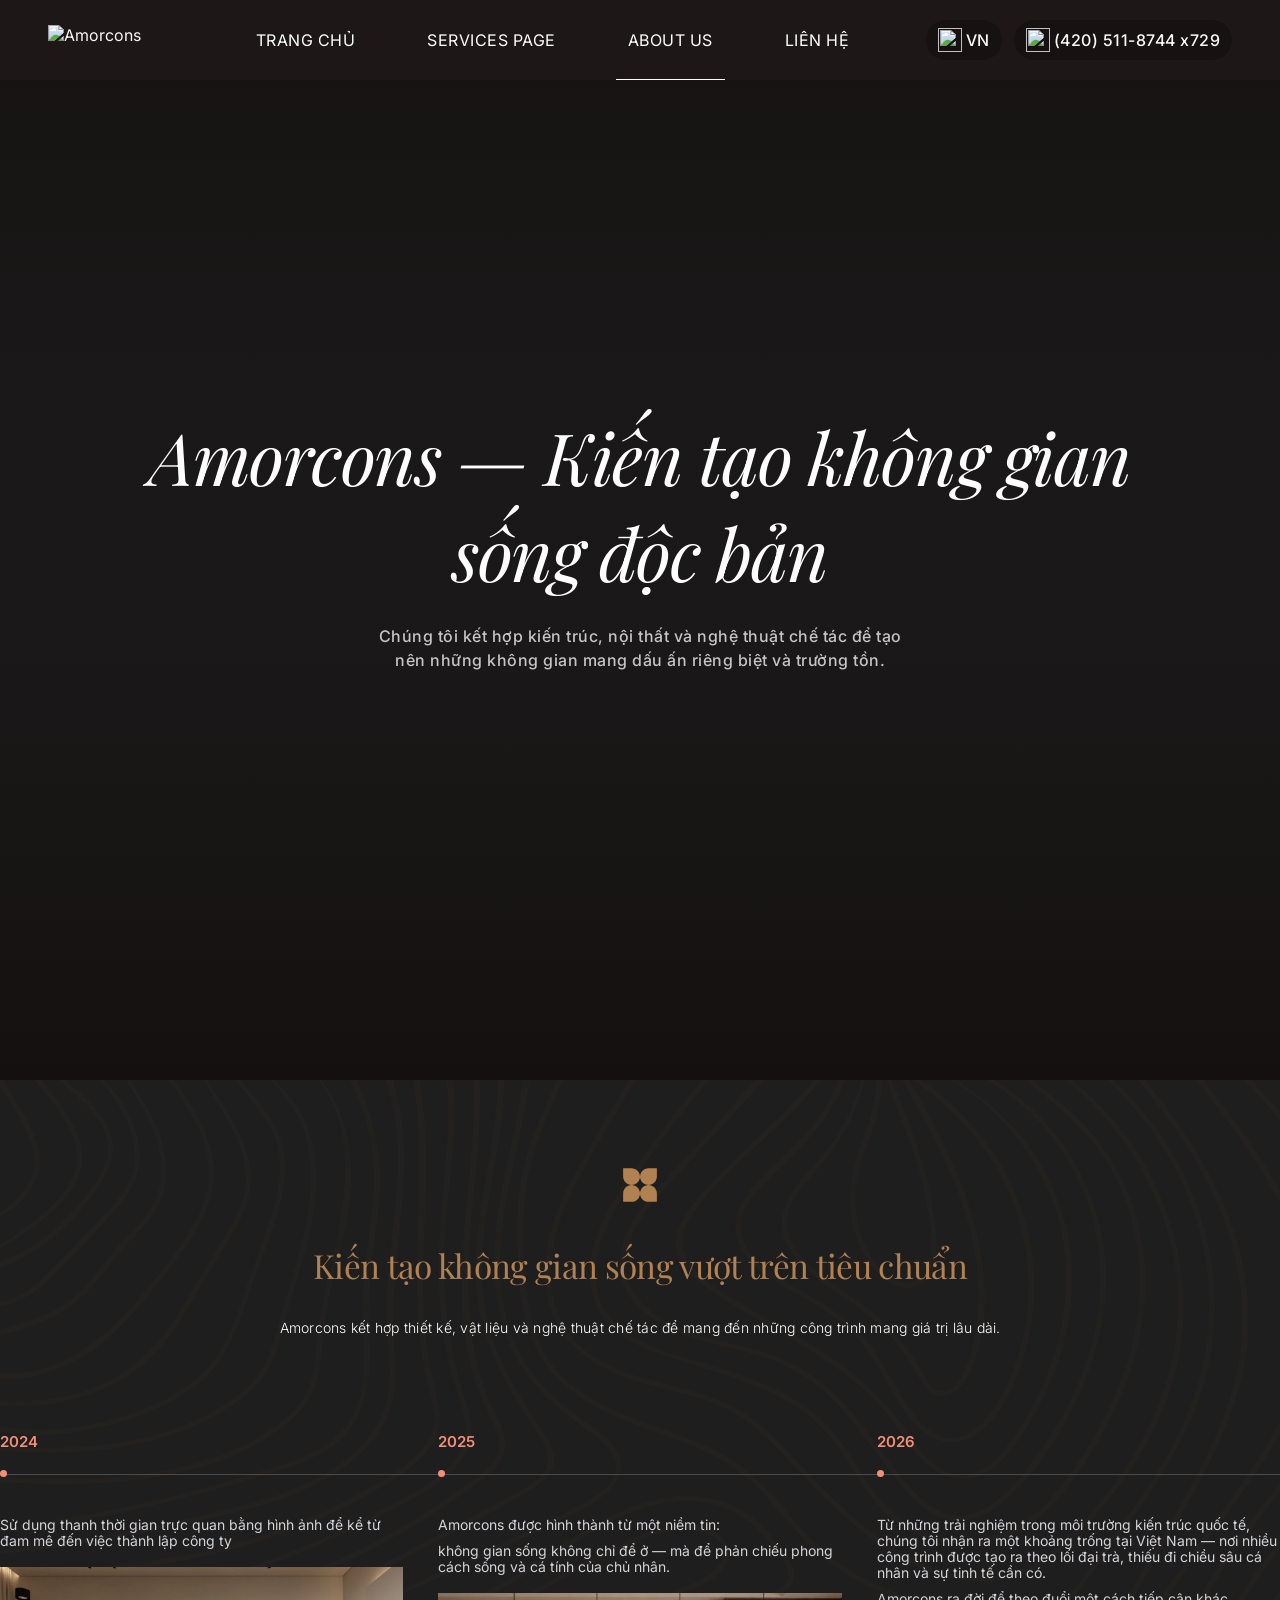
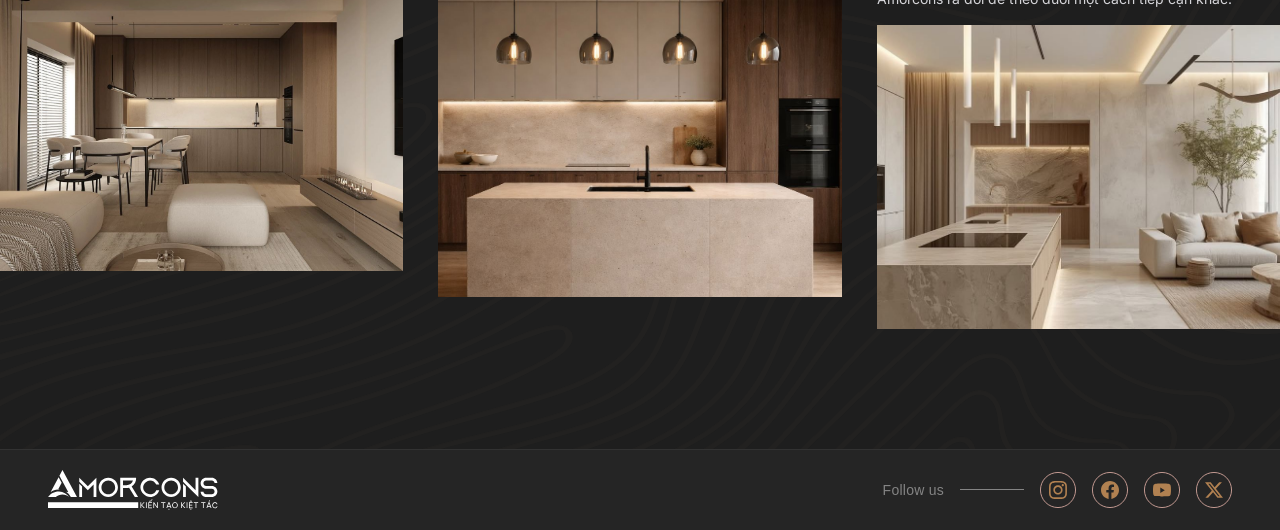
==== commit 6f13609e: "Integrate Swiper.js for the About Us timeline, enhancing user experience with a carousel layout. Upd" ====
--- a/about-us.html
+++ b/about-us.html
@@ -14,6 +14,7 @@
 
     <link rel="stylesheet" href="./styles.css" />
     <link rel="stylesheet" href="https://cdn.jsdelivr.net/npm/aos@2.3.4/dist/aos.css" />
+    <link rel="stylesheet" href="https://cdn.jsdelivr.net/npm/swiper@11/swiper-bundle.min.css" />
 </head>
 
 <body>
@@ -138,73 +139,149 @@
             <div class="services-header" data-aos="fade-up" data-aos-duration="750" data-aos-easing="ease-out-cubic">
                 <img class="srv-award" src="./images/icon-title.svg" alt="" aria-hidden="true">
                 <h2 id="about-title" class="srv-title">Kiến tạo không gian sống vượt trên tiêu chuẩn</h2>
-                <p class="srv-sub">Amorcons kết hợp thiết kế, vật liệu và nghệ thuật chế tác để mang đến những công trình mang giá trị lâu dài.</p>
+                <p class="srv-sub">Amorcons kết hợp thiết kế, vật liệu và nghệ thuật chế tác để mang đến những công
+                    trình mang giá trị lâu dài.</p>
             </div>
             <div class="page-about-us-container">
                 <!-- Figma R7QKqn8kOqqMcNZv5JHiLO node 251:2458 — timeline ngang -->
                 <div class="about-projects-timeline" data-aos="fade-up" data-aos-duration="800"
                     data-aos-easing="ease-out-cubic">
                     <h3 class="sr-only" id="about-projects-heading">Cột mốc phát triển Amorcons</h3>
-                    <div class="about-projects-track">
-                        <div class="about-projects-line-decor" aria-hidden="true"></div>
-                        <div class="about-projects-columns" role="list">
-                            <article class="about-projects-card" role="listitem">
-                                <h4 class="about-projects-year">
-                                    <span>2024</span>
-                                </h4>
-                                <div class="about-projects-card-body">
-                                    <div class="about-projects-card-desc">
-                                        <p>Sử dụng thanh thời gian trực quan bằng hình ảnh để kể từ đam mê đến việc
-                                            thành lập công ty</p>
-                                    </div>
-                                    <div class="about-projects-media">
-                                        <img src="./images/about/timeline-2024.jpg" width="854" height="304"
-                                            alt="Không gian bếp và phòng ăn hiện đại — 2024" loading="lazy"
-                                            decoding="async" />
-                                    </div>
+                    <div class="about-projects-track about-projects-track--swiper">
+                        <div class="wrapper-swiper">
+                            <div class="about-projects-line-decor" aria-hidden="true"></div>
+                            <div class="swiper about-projects-swiper" role="region" aria-roledescription="carousel"
+                                aria-label="Timeline dự án Amorcons">
+                                <div class="swiper-wrapper">
+                                    <article class="about-projects-card swiper-slide">
+                                        <h4 class="about-projects-year">
+                                            <span>2024</span>
+                                        </h4>
+                                        <div class="about-projects-card-body">
+                                            <div class="about-projects-card-desc">
+                                                <p>Sử dụng thanh thời gian trực quan bằng hình ảnh để kể từ đam mê đến
+                                                    việc
+                                                    thành lập công ty</p>
+                                            </div>
+                                            <div class="about-projects-media">
+                                                <img src="./images/about/timeline-2024.jpg" width="854" height="304"
+                                                    alt="Không gian bếp và phòng ăn hiện đại — 2024" loading="lazy"
+                                                    decoding="async" />
+                                            </div>
+                                        </div>
+                                    </article>
+                                    <article class="about-projects-card swiper-slide">
+                                        <h4 class="about-projects-year">
+                                            <span>2025</span>
+                                        </h4>
+                                        <div class="about-projects-card-body">
+                                            <div class="about-projects-card-desc">
+                                                <p>Amorcons được hình thành từ một niềm tin:</p>
+                                                <p>không gian sống không chỉ để ở — mà để phản chiếu phong cách sống và
+                                                    cá
+                                                    tính của chủ nhân.</p>
+                                            </div>
+                                            <div class="about-projects-media">
+                                                <img src="./images/about/timeline-2025.jpg" width="854" height="304"
+                                                    alt="Quầy bếp và hệ tủ — 2025" loading="lazy" decoding="async" />
+                                            </div>
+                                        </div>
+                                    </article>
+                                    <article class="about-projects-card swiper-slide">
+                                        <h4 class="about-projects-year">
+                                            <span>2026</span>
+                                        </h4>
+                                        <div class="about-projects-card-body">
+                                            <div class="about-projects-card-desc">
+                                                <p>Từ những trải nghiệm trong môi trường kiến trúc quốc tế, chúng tôi
+                                                    nhận ra
+                                                    một khoảng trống tại Việt Nam — nơi nhiều công trình được tạo ra
+                                                    theo lối
+                                                    đại trà, thiếu đi chiều sâu cá nhân và sự tinh tế cần có.</p>
+                                                <p>Amorcons ra đời để theo đuổi một cách tiếp cận khác.</p>
+                                            </div>
+                                            <div class="about-projects-media">
+                                                <img src="./images/about/timeline-2026.jpg" width="854" height="304"
+                                                    alt="Không gian bếp tối giản — 2026" loading="lazy"
+                                                    decoding="async" />
+                                            </div>
+                                        </div>
+                                    </article>
+                                    <article class="about-projects-card swiper-slide">
+                                        <h4 class="about-projects-year">
+                                            <span>2027</span>
+                                        </h4>
+                                        <div class="about-projects-card-body">
+                                            <div class="about-projects-card-desc">
+                                                <p>Mở rộng danh mục vật liệu cao cấp và đối tác chế tác trong nước, hoàn
+                                                    thiện
+                                                    chuỗi cung ứng cho từng dự án trọn gói.</p>
+                                            </div>
+                                            <div class="about-projects-media">
+                                                <img src="./images/home/services/services-1.jpg" width="854"
+                                                    height="304" alt="Dự án nội thất — 2027" loading="lazy"
+                                                    decoding="async" />
+                                            </div>
+                                        </div>
+                                    </article>
+                                    <article class="about-projects-card swiper-slide">
+                                        <h4 class="about-projects-year">
+                                            <span>2028</span>
+                                        </h4>
+                                        <div class="about-projects-card-body">
+                                            <div class="about-projects-card-desc">
+                                                <p>Ra mắt studio thiết kế chuyên sâu, đồng hành cùng khách hàng từ ý
+                                                    tưởng đến
+                                                    bàn giao, chuẩn hóa quy trình trải nghiệm.</p>
+                                            </div>
+                                            <div class="about-projects-media">
+                                                <img src="./images/home/services/services-2.jpg" width="854"
+                                                    height="304" alt="Không gian sinh hoạt — 2028" loading="lazy"
+                                                    decoding="async" />
+                                            </div>
+                                        </div>
+                                    </article>
+                                    <article class="about-projects-card swiper-slide">
+                                        <h4 class="about-projects-year">
+                                            <span>2029</span>
+                                        </h4>
+                                        <div class="about-projects-card-body">
+                                            <div class="about-projects-card-desc">
+                                                <p>Phát triển các công trình biểu tượng tại đô thị lớn, tích hợp bền
+                                                    vững và công
+                                                    nghệ nhà thông minh trong từng giải pháp không gian.</p>
+                                            </div>
+                                            <div class="about-projects-media">
+                                                <img src="./images/home/services/services-3.png" width="854"
+                                                    height="304" alt="Phòng khách hiện đại — 2029" loading="lazy"
+                                                    decoding="async" />
+                                            </div>
+                                        </div>
+                                    </article>
+                                    <article class="about-projects-card swiper-slide">
+                                        <h4 class="about-projects-year">
+                                            <span>2030</span>
+                                        </h4>
+                                        <div class="about-projects-card-body">
+                                            <div class="about-projects-card-desc">
+                                                <p>Hướng tới hệ sinh thái Amorcons: triển lãm, không gian trải nghiệm và
+                                                    cộng
+                                                    đồng yêu kiến trúc — nơi mỗi công trình kể một câu chuyện riêng.</p>
+                                            </div>
+                                            <div class="about-projects-media">
+                                                <img src="./images/home/services/services-4.png" width="854"
+                                                    height="304" alt="Tầm nhìn Amorcons — 2030" loading="lazy"
+                                                    decoding="async" />
+                                            </div>
+                                        </div>
+                                    </article>
                                 </div>
-                            </article>
-                            <article class="about-projects-card" role="listitem">
-                                <h4 class="about-projects-year">
-                                    <span>2025</span>
-                                </h4>
-                                <div class="about-projects-card-body">
-                                    <div class="about-projects-card-desc">
-                                        <p>Amorcons được hình thành từ một niềm tin:</p>
-                                        <p>không gian sống không chỉ để ở — mà để phản chiếu phong cách sống và cá
-                                            tính của chủ nhân.</p>
-                                    </div>
-                                    <div class="about-projects-media">
-                                        <img src="./images/about/timeline-2025.jpg" width="854" height="304"
-                                            alt="Quầy bếp và hệ tủ — 2025" loading="lazy" decoding="async" />
-                                    </div>
-                                </div>
-                            </article>
-                            <article class="about-projects-card about-projects-card--has-arrow" role="listitem">
-                                <h4 class="about-projects-year">
-                                    <span>2026</span>
-                                </h4>
-                                <div class="about-projects-card-body">
-                                    <div class="about-projects-card-desc">
-                                        <p>Từ những trải nghiệm trong môi trường kiến trúc quốc tế, chúng tôi nhận ra
-                                            một khoảng trống tại Việt Nam — nơi nhiều công trình được tạo ra theo lối
-                                            đại trà, thiếu đi chiều sâu cá nhân và sự tinh tế cần có.</p>
-                                        <p>Amorcons ra đời để theo đuổi một cách tiếp cận khác.</p>
-                                    </div>
-                                    <div class="about-projects-media">
-                                        <img src="./images/about/timeline-2026.jpg" width="854" height="304"
-                                            alt="Không gian bếp tối giản — 2026" loading="lazy" decoding="async" />
-                                        <span class="about-projects-arrow" aria-hidden="true">
-                                            <img src="./images/about/timeline-arrow.svg" width="40" height="40" alt="" />
-                                        </span>
-                                    </div>
-                                </div>
-                            </article>
+                            </div>
                         </div>
                     </div>
                 </div>
             </div>
-        </section> 
+        </section>
     </main>
 
     <!-- =========================================================
@@ -248,6 +325,7 @@
     </footer>
 
     <script src="https://cdn.jsdelivr.net/npm/aos@2.3.4/dist/aos.js"></script>
+    <script src="https://cdn.jsdelivr.net/npm/swiper@11/swiper-bundle.min.js"></script>
     <script src="script.js"></script>
 </body>
 
--- a/styles.css
+++ b/styles.css
@@ -1623,6 +1623,10 @@
   padding: 0 5% 120px;
 }
 
+.page-about-us-section {
+  overflow-x: hidden;
+}
+
 .about-projects-timeline {
   --about-timeline-year: #f48e77;
   --about-timeline-body: #d4d4d8;
@@ -1637,7 +1641,34 @@
   padding-top: 4px;
 }
 
-/* Đường timeline + 3 chấm — export SVG từ Figma (Group 7) */
+/* Full-bleed Swiper (viewport) */
+.about-projects-track.about-projects-track--swiper {
+  width: 100vw;
+  max-width: none;
+  margin-left: calc(50% - 50vw);
+  margin-right: calc(50% - 50vw);
+  padding-top: 4px;
+}
+
+.wrapper-swiper {
+  position: relative;
+  max-width: 1920px;
+  margin: auto;
+}
+
+.wrapper-swiper:before {
+  content: "";
+  position: absolute;
+  height: 1px;
+  top: 52px;
+  z-index: 0;
+  pointer-events: none;
+  line-height: 0;
+  background: rgba(255, 255, 255, 0.20);
+  width: 100%;
+}
+
+/* Đường timeline ngang — ẩn khi dùng Swiper (chấm từng năm ở h4::after) */
 .about-projects-line-decor {
   position: absolute;
   left: 50%;
@@ -1651,6 +1682,10 @@
   background: rgba(255, 255, 255, 0.20);
 }
 
+.about-projects-track:has(.about-projects-swiper) .about-projects-line-decor {
+  display: none;
+}
+
 .about-projects-line-decor img {
   display: block;
   width: 100%;
@@ -1658,16 +1693,55 @@
   object-fit: fill;
 }
 
-.about-projects-columns {
+/* Swiper.js — grab / grabbing: toàn bộ vùng slide phải kế thừa cursor (con mặc định auto che .swiper) */
+.about-projects-swiper {
   position: relative;
   z-index: 1;
-  display: grid;
-  grid-template-columns: repeat(3, minmax(0, 1fr));
-  gap: 35px;
-  align-items: start;
-  list-style: none;
+  width: 100%;
+  padding-left: 5%;
+  padding-right: 5%;
+  padding-bottom: 8px;
+  overflow: hidden;
+  box-sizing: border-box;
+  cursor: grab;
+}
+
+.about-projects-swiper .swiper-wrapper,
+.about-projects-swiper .swiper-slide {
+  cursor: grab;
+}
+
+/* Mọi phần tử trong slide kế thừa grab từ slide (text, ảnh không còn cursor mũi tên) */
+.about-projects-swiper .swiper-slide,
+.about-projects-swiper .swiper-slide * {
+  cursor: inherit;
+}
+
+.about-projects-swiper.swiper-grabbing,
+.about-projects-swiper.swiper-grabbing .swiper-wrapper,
+.about-projects-swiper.swiper-grabbing .swiper-slide,
+.about-projects-swiper.swiper-grabbing .swiper-slide * {
+  cursor: grabbing !important;
+}
+
+.about-projects-swiper.swiper-grabbing .swiper-slide * {
+  user-select: none;
+}
+
+.about-projects-swiper .swiper-wrapper {
+  align-items: stretch;
+}
+
+/* Mỗi card = slide; Swiper gán width theo slidesPerView (3 ≥1024px) */
+.about-projects-swiper .about-projects-card.swiper-slide {
+  height: auto;
+  box-sizing: border-box;
   margin: 0;
-  padding: 0;
+}
+
+.about-projects-swiper img {
+  -webkit-user-drag: none;
+  user-select: none;
 }
 
 h4.about-projects-year:after {
@@ -1687,6 +1761,7 @@
 
 .about-projects-card {
   margin: 0;
+  max-width: 642px;
 }
 
 .about-projects-year {
@@ -1739,28 +1814,6 @@
   display: block;
 }
 
-/* Mũi tên Figma 275:374 — stroke #FDEEEB (red-50) */
-.about-projects-arrow {
-  position: absolute;
-  right: clamp(12px, 4vw, 24px);
-  top: 50%;
-  transform: translateY(-50%);
-  width: 40px;
-  height: 40px;
-  display: flex;
-  align-items: center;
-  justify-content: center;
-  pointer-events: none;
-  user-select: none;
-}
-
-.about-projects-arrow img {
-  width: 100%;
-  height: 100%;
-  object-fit: contain;
-  display: block;
-}
-
 @media (max-width: 900px) {
   .page-about-us-container {
     padding: 0 16px 80px;
@@ -1775,22 +1828,9 @@
     top: 34px;
   }
 
-  .about-projects-columns {
-    display: flex;
-    flex-direction: row;
-    flex-wrap: nowrap;
-    gap: 16px;
-    overflow-x: auto;
-    overflow-y: hidden;
-    scroll-snap-type: x mandatory;
-    scroll-padding-inline: 8px;
-    padding-bottom: 12px;
-    -webkit-overflow-scrolling: touch;
-  }
-
-  .about-projects-card {
-    flex: 0 0 min(300px, 88vw);
-    scroll-snap-align: start;
+  .about-projects-swiper {
+    padding-left: 16px;
+    padding-right: 16px;
   }
 
   .about-projects-year {
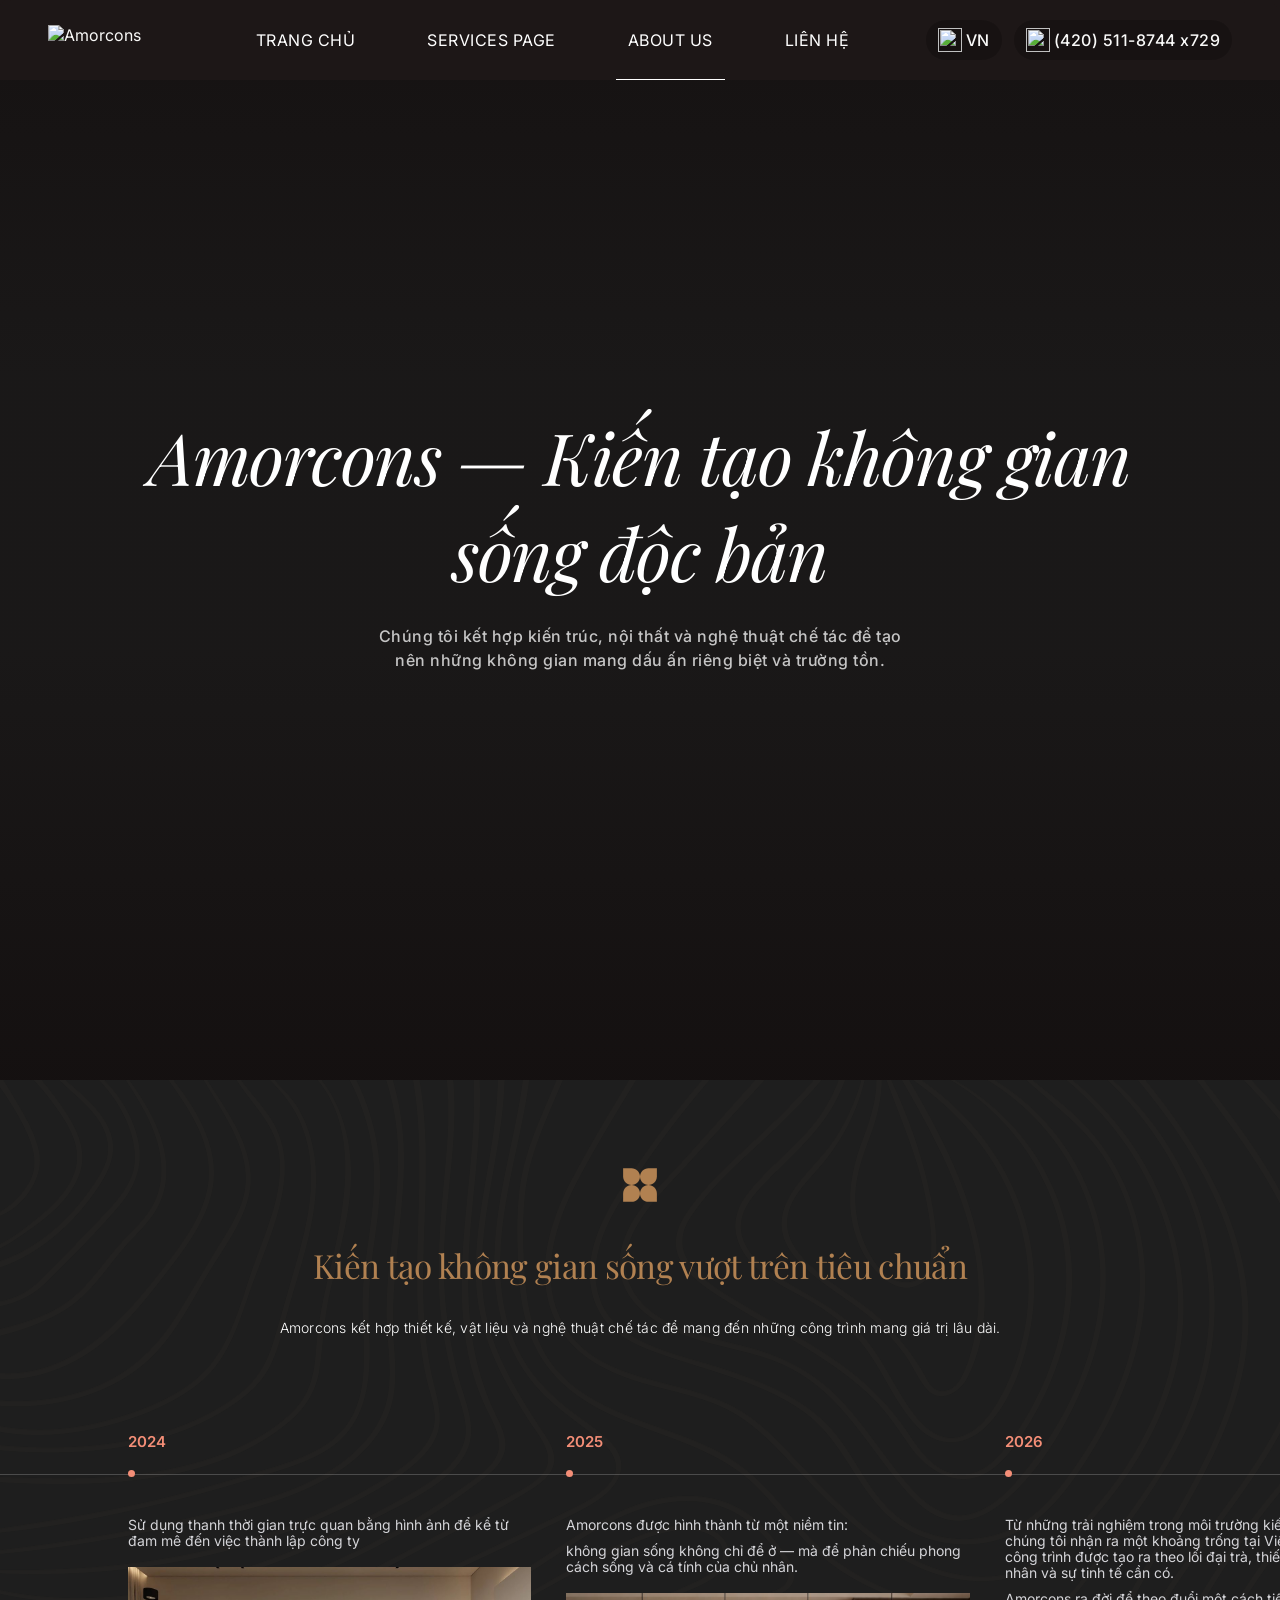
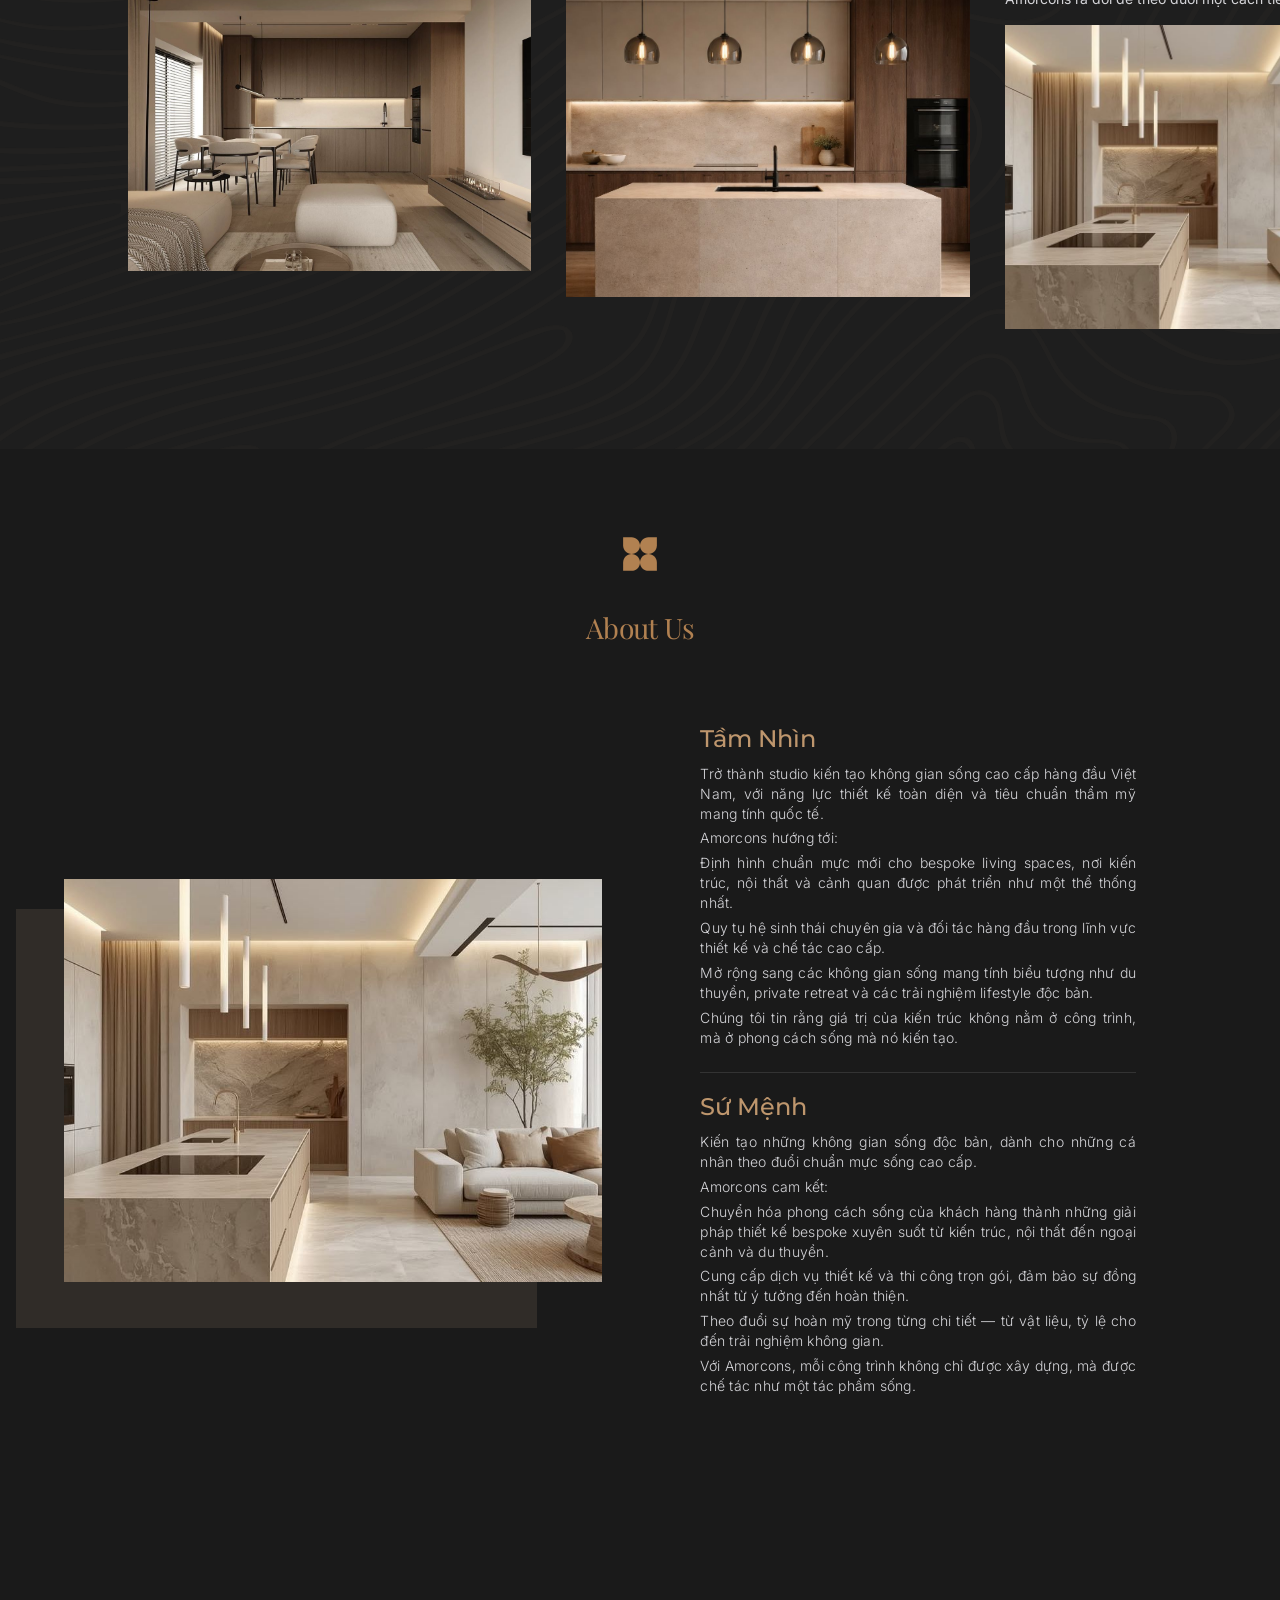
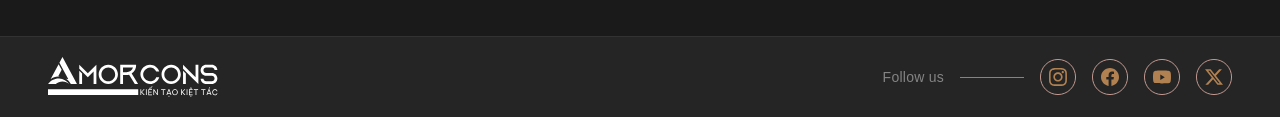
==== commit 7caa4196: "Add About Us Vision & Mission section with corresponding styles for improved layout and responsivene" ====
--- a/about-us.html
+++ b/about-us.html
@@ -276,6 +276,63 @@
                                         </div>
                                     </article>
                                 </div>
+                            </div>
+                        </div>
+                    </div>
+                </div>
+            </div>
+        </section>
+
+        <!-- Figma R7QKqn8kOqqMcNZv5JHiLO node 238:1894 — About Us / Tầm nhìn & Sứ mệnh -->
+        <section class="about-vm-section" id="page-about-us-vision" aria-labelledby="about-vm-heading">
+            <div class="about-vm-inner">
+                <header class="about-vm-intro" data-aos="fade-up" data-aos-duration="750"
+                    data-aos-easing="ease-out-cubic">
+                    <img class="about-vm-icon" src="./images/icon-title.svg" width="50" height="50" alt=""
+                        aria-hidden="true" />
+                    <h2 id="about-vm-heading" class="about-vm-title">About Us</h2>
+                </header>
+                <div class="about-vm-row">
+                    <div class="about-vm-media" data-aos="fade-up" data-aos-duration="800"
+                        data-aos-easing="ease-out-cubic">
+                        <div class="about-vm-media-frame">
+                            <img src="./images/about/timeline-2026.jpg" width="917" height="687"
+                                alt="Không gian nội thất tối giản — Amorcons" loading="lazy" decoding="async" />
+                        </div>
+                    </div>
+                    <div class="about-vm-copy" data-aos="fade-up" data-aos-duration="800" data-aos-delay="80"
+                        data-aos-easing="ease-out-cubic">
+                        <div class="about-vm-block">
+                            <h3 class="about-vm-block-title">Tầm nhìn</h3>
+                            <div class="about-vm-body">
+                                <p>Trở thành studio kiến tạo không gian sống cao cấp hàng đầu Việt Nam, với năng lực
+                                    thiết kế toàn diện và tiêu chuẩn thẩm mỹ mang tính quốc tế.</p>
+                                <p>Amorcons hướng tới:</p>
+                                <p>Định hình chuẩn mực mới cho bespoke living spaces, nơi kiến trúc, nội thất và cảnh
+                                    quan được phát triển như một thể thống nhất.</p>
+                                <p>Quy tụ hệ sinh thái chuyên gia và đối tác hàng đầu trong lĩnh vực thiết kế và chế
+                                    tác cao cấp.</p>
+                                <p>Mở rộng sang các không gian sống mang tính biểu tượng như du thuyền, private retreat
+                                    và các trải nghiệm lifestyle độc bản.</p>
+                                <p>Chúng tôi tin rằng giá trị của kiến trúc không nằm ở công trình, mà ở phong cách sống
+                                    mà nó kiến tạo.</p>
+                            </div>
+                        </div>
+                        <hr class="about-vm-divider" aria-hidden="true" />
+                        <div class="about-vm-block about-vm-block--mission">
+                            <h3 class="about-vm-block-title">Sứ mệnh</h3>
+                            <div class="about-vm-body">
+                                <p>Kiến tạo những không gian sống độc bản, dành cho những cá nhân theo đuổi chuẩn mực
+                                    sống cao cấp.</p>
+                                <p>Amorcons cam kết:</p>
+                                <p>Chuyển hóa phong cách sống của khách hàng thành những giải pháp thiết kế bespoke
+                                    xuyên suốt từ kiến trúc, nội thất đến ngoại cảnh và du thuyền.</p>
+                                <p>Cung cấp dịch vụ thiết kế và thi công trọn gói, đảm bảo sự đồng nhất từ ý tưởng đến
+                                    hoàn thiện.</p>
+                                <p>Theo đuổi sự hoàn mỹ trong từng chi tiết — từ vật liệu, tỷ lệ cho đến trải nghiệm
+                                    không gian.</p>
+                                <p>Với Amorcons, mỗi công trình không chỉ được xây dựng, mà được chế tác như một tác
+                                    phẩm sống.</p>
                             </div>
                         </div>
                     </div>
--- a/styles.css
+++ b/styles.css
@@ -1843,6 +1843,183 @@
   }
 }
 
+/* =====================================================================
+   ABOUT US — Vision & Mission (Figma 238:1894, file R7QKqn8kOqqMcNZv5JHiLO)
+===================================================================== */
+.about-vm-section {
+  background: var(--menu-surface);
+  padding: 80px 5% 120px;
+  overflow-x: hidden;
+}
+
+.about-vm-inner {
+  max-width: 1600px;
+  margin: 0 auto;
+  display: flex;
+  flex-direction: column;
+  align-items: center;
+  gap: 80px;
+}
+
+.about-vm-intro {
+  display: flex;
+  flex-direction: column;
+  align-items: center;
+  gap: 32px;
+  text-align: center;
+  max-width: 793px;
+}
+
+.about-vm-icon {
+  width: 50px;
+  height: 50px;
+  flex-shrink: 0;
+}
+
+.about-vm-title {
+  font-family: var(--font-serif);
+  font-weight: 400;
+  font-size: clamp(26px, 2.2vw, 30px);
+  line-height: 1.2;
+  letter-spacing: -0.02em;
+  color: var(--gold);
+  font-feature-settings: "lnum" 1, "pnum" 1;
+}
+
+.about-vm-row {
+  display: flex;
+  flex-wrap: wrap;
+  align-items: center;
+  justify-content: flex-start;
+  gap: clamp(40px, 7.7vw, 123px);
+  width: 100%;
+  padding-bottom: 80px;
+  box-sizing: border-box;
+}
+
+@media (min-width: 1024px) {
+  .about-vm-row {
+    padding-right: 80px;
+  }
+}
+
+.about-vm-media {
+  flex: 1 1 45%;
+  min-width: min(100%, 280px);
+  max-width: 917px;
+}
+
+.about-vm-media-frame {
+  position: relative;
+  width: 100%;
+  aspect-ratio: 917 / 687;
+}
+
+/* Khối nền #302c28 lệch như Figma (250:1729) */
+.about-vm-media-frame::before {
+  content: "";
+  position: absolute;
+  z-index: 0;
+  left: -9%;
+  top: 7.5%;
+  width: 97%;
+  height: 104%;
+  background: var(--dark-card);
+  pointer-events: none;
+}
+
+.about-vm-media-frame img {
+  position: relative;
+  z-index: 1;
+  width: 100%;
+  height: 100%;
+  object-fit: cover;
+}
+
+.about-vm-copy {
+  flex: 1 1 380px;
+  min-width: min(100%, 280px);
+  display: flex;
+  flex-direction: column;
+  gap: 20px;
+  justify-content: center;
+}
+
+.about-vm-block-title {
+  font-family: "Montserrat", var(--font-sans);
+  font-weight: 500;
+  font-size: 24px;
+  line-height: 1.2;
+  color: #be966d;
+  text-transform: capitalize;
+  margin-bottom: 10px;
+}
+
+.about-vm-body {
+  font-family: var(--font-sans);
+  font-weight: 300;
+  font-size: 14px;
+  line-height: 20px;
+  letter-spacing: 0.25px;
+  color: #d4d4d8;
+  text-align: justify;
+}
+
+.about-vm-body p {
+  margin: 0 0 0.35em;
+}
+
+.about-vm-body p:last-child {
+  margin-bottom: 0;
+}
+
+.about-vm-divider {
+  border: none;
+  height: 1px;
+  margin: 4px 0 0;
+  max-width: 560px;
+  width: 100%;
+  background: rgba(255, 255, 255, 0.11);
+  flex-shrink: 0;
+}
+
+.about-vm-block--mission {
+  padding-bottom: 40px;
+}
+
+@media (max-width: 900px) {
+  .about-vm-section {
+    padding: 56px 16px 80px;
+  }
+
+  .about-vm-inner {
+    gap: 48px;
+  }
+
+  .about-vm-row {
+    flex-direction: column;
+    align-items: stretch;
+    padding-right: 0;
+    padding-bottom: 48px;
+    gap: 40px;
+  }
+
+  .about-vm-media {
+    max-width: none;
+  }
+
+  .about-vm-media-frame::before {
+    left: -5%;
+    top: 5%;
+    width: 94%;
+    height: 102%;
+  }
+
+  .about-vm-block--mission {
+    padding-bottom: 24px;
+  }
+}
+
 /* Trang Contact Us — responsive scoped (#page-contact-us-*).
    Mobile: Figma MVL Contact (node 289:2006) = cùng khối 289:1177 + ảnh đôi dưới form */
 @media (max-width: 1200px) {
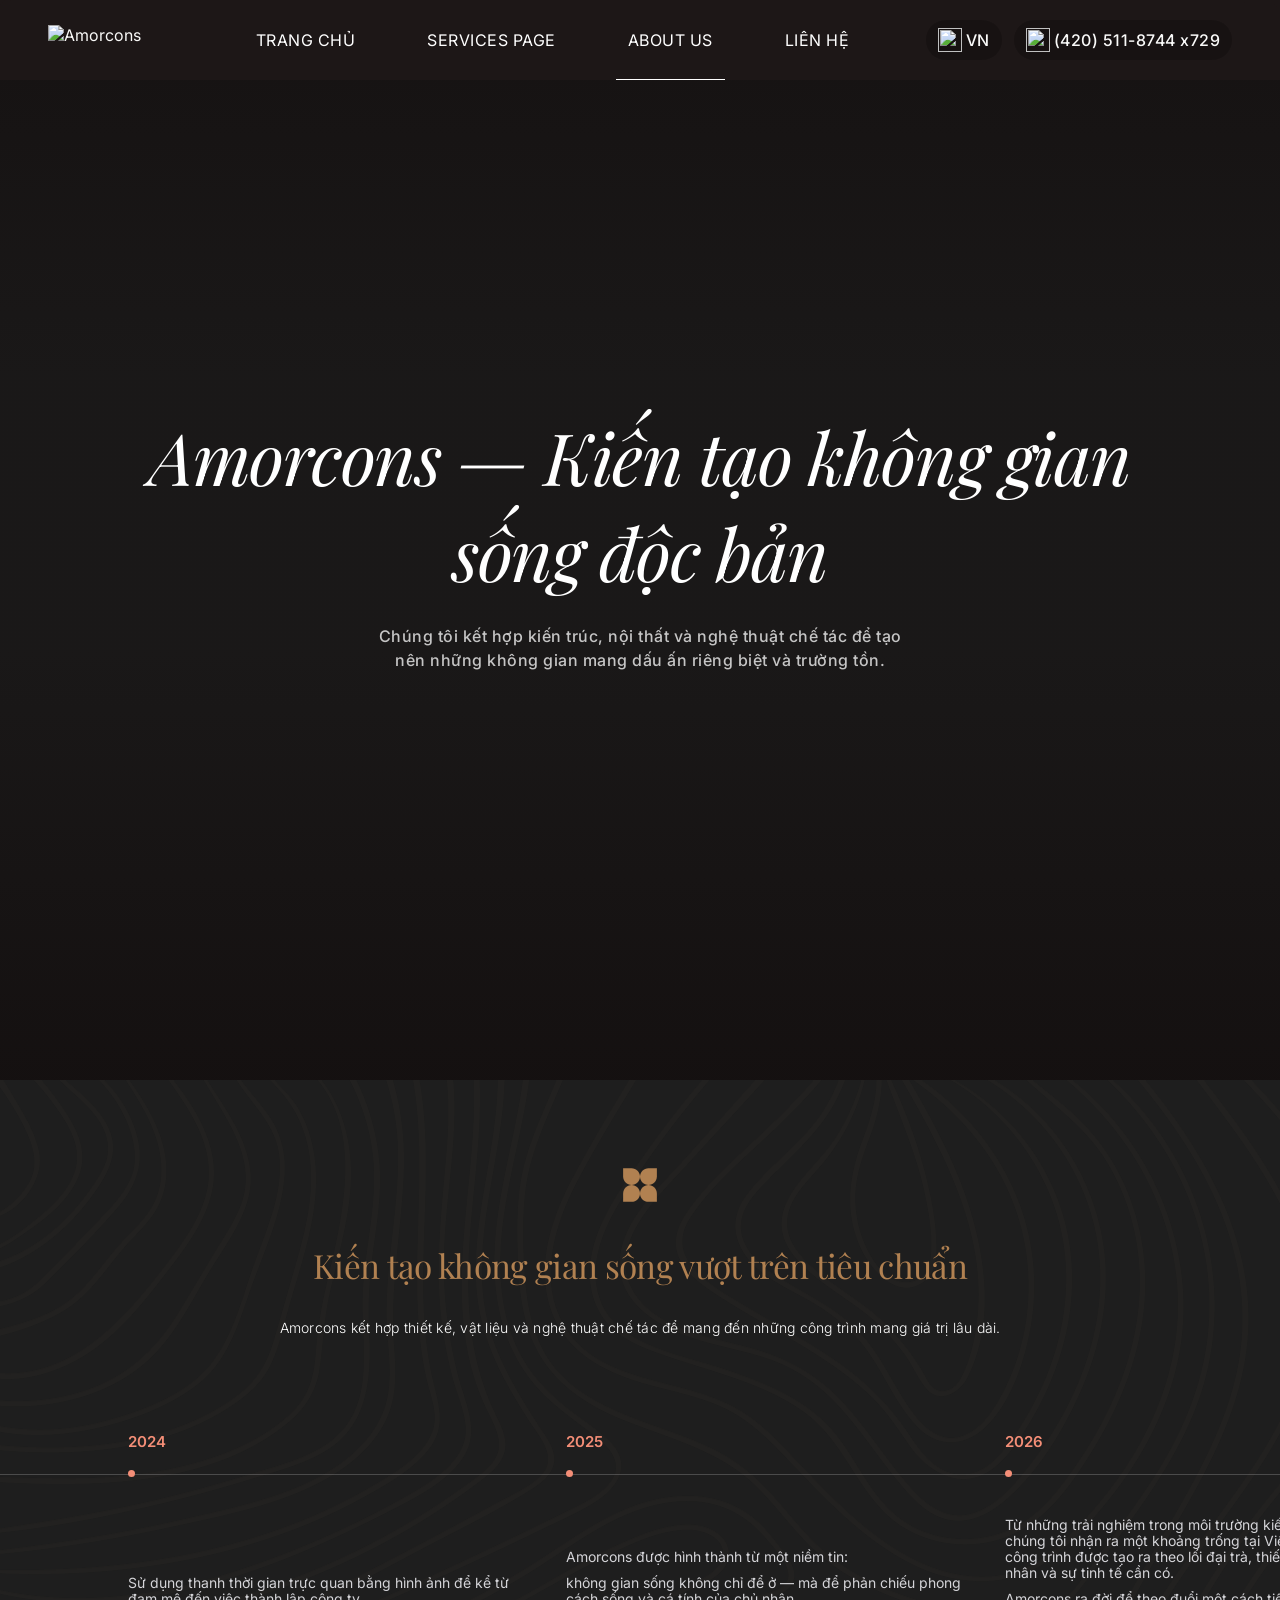
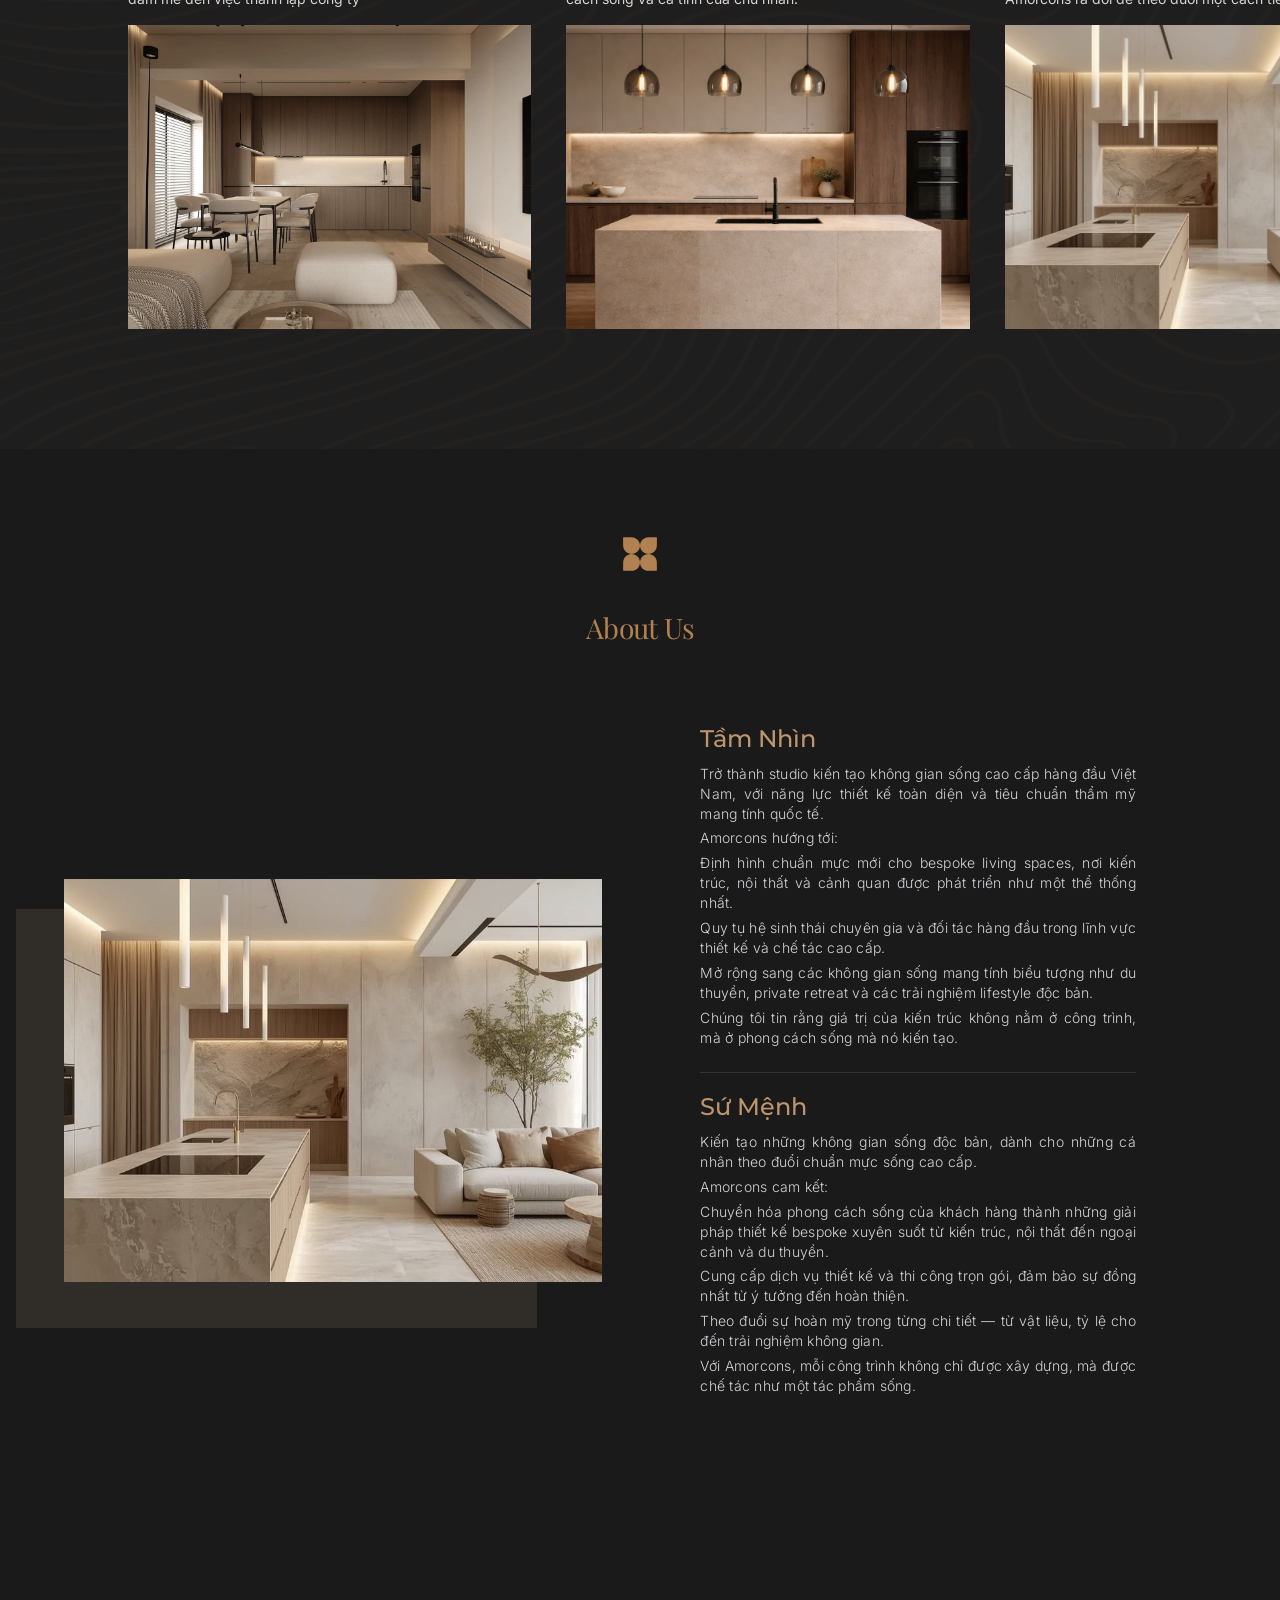
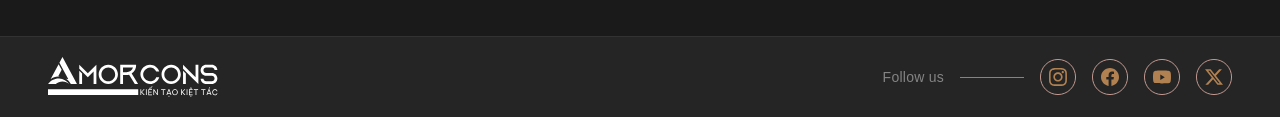
==== commit f4b2c1ba: "Refactor About Us timeline section by enhancing AOS animations for project cards. Adjust data attrib" ====
--- a/about-us.html
+++ b/about-us.html
@@ -144,8 +144,7 @@
             </div>
             <div class="page-about-us-container">
                 <!-- Figma R7QKqn8kOqqMcNZv5JHiLO node 251:2458 — timeline ngang -->
-                <div class="about-projects-timeline" data-aos="fade-up" data-aos-duration="800"
-                    data-aos-easing="ease-out-cubic">
+                <div class="about-projects-timeline">
                     <h3 class="sr-only" id="about-projects-heading">Cột mốc phát triển Amorcons</h3>
                     <div class="about-projects-track about-projects-track--swiper">
                         <div class="wrapper-swiper">
@@ -157,7 +156,10 @@
                                         <h4 class="about-projects-year">
                                             <span>2024</span>
                                         </h4>
-                                        <div class="about-projects-card-body">
+                                        <div class="about-projects-card-body" data-aos="fade-up" data-aos-duration="700"
+                                            data-aos-easing="ease-out-cubic" data-aos-delay="0"
+                                            data-aos-anchor="#page-about-us-section"
+                                            data-aos-anchor-placement="top-bottom">
                                             <div class="about-projects-card-desc">
                                                 <p>Sử dụng thanh thời gian trực quan bằng hình ảnh để kể từ đam mê đến
                                                     việc
@@ -174,7 +176,10 @@
                                         <h4 class="about-projects-year">
                                             <span>2025</span>
                                         </h4>
-                                        <div class="about-projects-card-body">
+                                        <div class="about-projects-card-body" data-aos="fade-up" data-aos-duration="700"
+                                            data-aos-easing="ease-out-cubic" data-aos-delay="80"
+                                            data-aos-anchor="#page-about-us-section"
+                                            data-aos-anchor-placement="top-bottom">
                                             <div class="about-projects-card-desc">
                                                 <p>Amorcons được hình thành từ một niềm tin:</p>
                                                 <p>không gian sống không chỉ để ở — mà để phản chiếu phong cách sống và
@@ -191,7 +196,10 @@
                                         <h4 class="about-projects-year">
                                             <span>2026</span>
                                         </h4>
-                                        <div class="about-projects-card-body">
+                                        <div class="about-projects-card-body" data-aos="fade-up" data-aos-duration="700"
+                                            data-aos-easing="ease-out-cubic" data-aos-delay="160"
+                                            data-aos-anchor="#page-about-us-section"
+                                            data-aos-anchor-placement="top-bottom">
                                             <div class="about-projects-card-desc">
                                                 <p>Từ những trải nghiệm trong môi trường kiến trúc quốc tế, chúng tôi
                                                     nhận ra
@@ -211,7 +219,10 @@
                                         <h4 class="about-projects-year">
                                             <span>2027</span>
                                         </h4>
-                                        <div class="about-projects-card-body">
+                                        <div class="about-projects-card-body" data-aos="fade-up" data-aos-duration="700"
+                                            data-aos-easing="ease-out-cubic" data-aos-delay="240"
+                                            data-aos-anchor="#page-about-us-section"
+                                            data-aos-anchor-placement="top-bottom">
                                             <div class="about-projects-card-desc">
                                                 <p>Mở rộng danh mục vật liệu cao cấp và đối tác chế tác trong nước, hoàn
                                                     thiện
@@ -228,7 +239,10 @@
                                         <h4 class="about-projects-year">
                                             <span>2028</span>
                                         </h4>
-                                        <div class="about-projects-card-body">
+                                        <div class="about-projects-card-body" data-aos="fade-up" data-aos-duration="700"
+                                            data-aos-easing="ease-out-cubic" data-aos-delay="320"
+                                            data-aos-anchor="#page-about-us-section"
+                                            data-aos-anchor-placement="top-bottom">
                                             <div class="about-projects-card-desc">
                                                 <p>Ra mắt studio thiết kế chuyên sâu, đồng hành cùng khách hàng từ ý
                                                     tưởng đến
@@ -245,7 +259,10 @@
                                         <h4 class="about-projects-year">
                                             <span>2029</span>
                                         </h4>
-                                        <div class="about-projects-card-body">
+                                        <div class="about-projects-card-body" data-aos="fade-up" data-aos-duration="700"
+                                            data-aos-easing="ease-out-cubic" data-aos-delay="400"
+                                            data-aos-anchor="#page-about-us-section"
+                                            data-aos-anchor-placement="top-bottom">
                                             <div class="about-projects-card-desc">
                                                 <p>Phát triển các công trình biểu tượng tại đô thị lớn, tích hợp bền
                                                     vững và công
@@ -262,7 +279,10 @@
                                         <h4 class="about-projects-year">
                                             <span>2030</span>
                                         </h4>
-                                        <div class="about-projects-card-body">
+                                        <div class="about-projects-card-body" data-aos="fade-up" data-aos-duration="700"
+                                            data-aos-easing="ease-out-cubic" data-aos-delay="480"
+                                            data-aos-anchor="#page-about-us-section"
+                                            data-aos-anchor-placement="top-bottom">
                                             <div class="about-projects-card-desc">
                                                 <p>Hướng tới hệ sinh thái Amorcons: triển lãm, không gian trải nghiệm và
                                                     cộng
@@ -293,16 +313,16 @@
                     <h2 id="about-vm-heading" class="about-vm-title">About Us</h2>
                 </header>
                 <div class="about-vm-row">
-                    <div class="about-vm-media" data-aos="fade-up" data-aos-duration="800"
-                        data-aos-easing="ease-out-cubic">
+                    <div class="about-vm-media" data-aos="fade-right" data-aos-duration="750"
+                        data-aos-easing="ease-out-cubic" data-aos-delay="0">
                         <div class="about-vm-media-frame">
                             <img src="./images/about/timeline-2026.jpg" width="917" height="687"
                                 alt="Không gian nội thất tối giản — Amorcons" loading="lazy" decoding="async" />
                         </div>
                     </div>
-                    <div class="about-vm-copy" data-aos="fade-up" data-aos-duration="800" data-aos-delay="80"
-                        data-aos-easing="ease-out-cubic">
-                        <div class="about-vm-block">
+                    <div class="about-vm-copy">
+                        <div class="about-vm-block" data-aos="fade-left" data-aos-duration="750"
+                            data-aos-easing="ease-out-cubic" data-aos-delay="60">
                             <h3 class="about-vm-block-title">Tầm nhìn</h3>
                             <div class="about-vm-body">
                                 <p>Trở thành studio kiến tạo không gian sống cao cấp hàng đầu Việt Nam, với năng lực
@@ -318,8 +338,10 @@
                                     mà nó kiến tạo.</p>
                             </div>
                         </div>
-                        <hr class="about-vm-divider" aria-hidden="true" />
-                        <div class="about-vm-block about-vm-block--mission">
+                        <hr class="about-vm-divider" aria-hidden="true" data-aos="fade" data-aos-duration="500"
+                            data-aos-easing="ease-out-cubic" data-aos-delay="100" />
+                        <div class="about-vm-block about-vm-block--mission" data-aos="fade-left"
+                            data-aos-duration="750" data-aos-easing="ease-out-cubic" data-aos-delay="140">
                             <h3 class="about-vm-block-title">Sứ mệnh</h3>
                             <div class="about-vm-body">
                                 <p>Kiến tạo những không gian sống độc bản, dành cho những cá nhân theo đuổi chuẩn mực
--- a/styles.css
+++ b/styles.css
@@ -1615,7 +1615,7 @@
 }
 
 /* =====================================================================
-   ABOUT US PAGE — Timeline (Figma Amorcons-Website 251:2458, file R7QKqn8kOqqMcNZv5JHiLO)
+   ABOUT US PAGE — Timeline (Figma 251:2458 + mobile 289:2267, file R7QKqn8kOqqMcNZv5JHiLO)
 ===================================================================== */
 .page-about-us-container {
   max-width: 1920px;
@@ -1732,11 +1732,19 @@
   align-items: stretch;
 }
 
-/* Mỗi card = slide; Swiper gán width theo slidesPerView (3 ≥1024px) */
+/* Cùng hàng: mọi slide cao bằng slide cao nhất; CDN Swiper hay để height:100% — override */
+.about-projects-swiper.swiper .swiper-slide {
+  height: auto;
+  align-self: stretch;
+}
+
+/* Mỗi card = slide; cột flex để .about-projects-card-desc giãn, khối ảnh căn đáy đồng đều */
 .about-projects-swiper .about-projects-card.swiper-slide {
-  height: auto;
+  display: flex;
+  flex-direction: column;
   box-sizing: border-box;
   margin: 0;
+  min-height: 0;
 }
 
 .about-projects-swiper img {
@@ -1765,6 +1773,7 @@
 }
 
 .about-projects-year {
+  flex-shrink: 0;
   margin: 0 0 55px;
   padding: 0;
   font-family: 'Inter', system-ui, sans-serif;
@@ -1777,12 +1786,19 @@
 
 .about-projects-card-body {
   display: flex;
+  flex: 1 1 auto;
   flex-direction: column;
   gap: 18px;
+  min-height: 0;
 }
 
 .about-projects-card-desc {
+  display: flex;
+  flex: 1 1 auto;
+  flex-direction: column;
+  justify-content: flex-end;
   margin: 0;
+  min-height: 0;
   font-family: 'Inter', system-ui, sans-serif;
   font-size: 14px;
   font-weight: 400;
@@ -1798,9 +1814,10 @@
   margin-bottom: 0;
 }
 
-/* Figma: khối ảnh cố định 304px chiều cao */
+/* Figma: khối ảnh cố định 304px chiều cao; flex-shrink 0 để căn đáy đồng bộ các card */
 .about-projects-media {
   position: relative;
+  flex-shrink: 0;
   width: 100%;
   height: 304px;
   overflow: hidden;
@@ -1844,7 +1861,7 @@
 }
 
 /* =====================================================================
-   ABOUT US — Vision & Mission (Figma 238:1894, file R7QKqn8kOqqMcNZv5JHiLO)
+   ABOUT US — Vision & Mission (Figma 238:1894, mobile 289:2502+, file R7QKqn8kOqqMcNZv5JHiLO)
 ===================================================================== */
 .about-vm-section {
   background: var(--menu-surface);
@@ -2362,6 +2379,152 @@
     height: 24px;
   }
 
+  /* --- About Us: intro + timeline + Vision/Mission (Figma MVL 289:2267) --- */
+  #page-about-us-section .services-header {
+    padding: 40px 16px 32px;
+    gap: 12px;
+  }
+
+  #page-about-us-section .srv-sub {
+    color: #afafaf;
+  }
+
+  .page-about-us-section .page-about-us-container {
+    padding: 0 0 56px;
+  }
+
+  .page-about-us-section .about-projects-timeline {
+    padding: 16px 0 32px;
+    margin-top: 0;
+  }
+
+  .page-about-us-section .about-projects-track.about-projects-track--swiper {
+    width: 100%;
+    max-width: none;
+    margin-left: 0;
+    margin-right: 0;
+  }
+
+  .page-about-us-section .about-projects-swiper {
+    padding-left: 16px;
+    padding-right: 16px;
+    padding-bottom: 12px;
+  }
+
+  .page-about-us-section .about-projects-year {
+    font-size: 14px;
+    line-height: 1.25;
+    margin: 0 0 40px;
+  }
+
+  .page-about-us-section h4.about-projects-year:after {
+    bottom: -12px;
+    width: 6px;
+    height: 6px;
+  }
+
+  .page-about-us-section .about-projects-card-desc {
+    font-size: 12px;
+    line-height: 20px;
+    letter-spacing: 0.25px;
+  }
+
+  .page-about-us-section .about-projects-media {
+    height: auto;
+    aspect-ratio: 358 / 127;
+    min-height: 118px;
+    max-height: 200px;
+    overflow: hidden;
+  }
+
+  .page-about-us-section .about-projects-card {
+    max-width: none;
+  }
+
+  .about-vm-section {
+    padding: 40px 0 56px;
+    background: #1e1e1e;
+  }
+
+  .about-vm-inner {
+    gap: 24px;
+  }
+
+  .about-vm-intro {
+    gap: 12px;
+    max-width: 100%;
+    padding: 0 16px;
+    box-sizing: border-box;
+  }
+
+  .about-vm-icon {
+    width: 24px;
+    height: 24px;
+  }
+
+  .about-vm-title {
+    font-size: 20px;
+    line-height: 32px;
+    letter-spacing: -0.4px;
+  }
+
+  .about-vm-row {
+    flex-direction: column;
+    align-items: stretch;
+    gap: 12px;
+    padding: 0;
+    padding-bottom: 24px;
+  }
+
+  .about-vm-media {
+    flex: none;
+    width: 100%;
+    max-width: 351px;
+    margin: 0 auto;
+    padding: 0 16px;
+    box-sizing: content-box;
+  }
+
+  .about-vm-media-frame {
+    aspect-ratio: 351 / 254;
+    overflow: hidden;
+  }
+
+  .about-vm-media-frame::before {
+    left: -2%;
+    top: 9%;
+    width: 97%;
+    height: 94%;
+    border-radius: 6px;
+  }
+
+  .about-vm-copy {
+    gap: 46px;
+    padding: 24px 16px;
+    width: 100%;
+    box-sizing: border-box;
+  }
+
+  .about-vm-block-title {
+    font-size: 12px;
+    line-height: 1.2;
+    margin-bottom: 10px;
+  }
+
+  .about-vm-body {
+    font-size: 12px;
+    line-height: 20px;
+  }
+
+  .about-vm-divider {
+    max-width: 100%;
+    margin: 0;
+  }
+
+  .about-vm-block--mission {
+    padding-bottom: 16px;
+  }
+
   /* --- Navbar (Figma: h-[80px] px-[16px] gap-[21px] backdrop-blur-[20px]) --- */
   .navbar {
     padding: 0 16px;
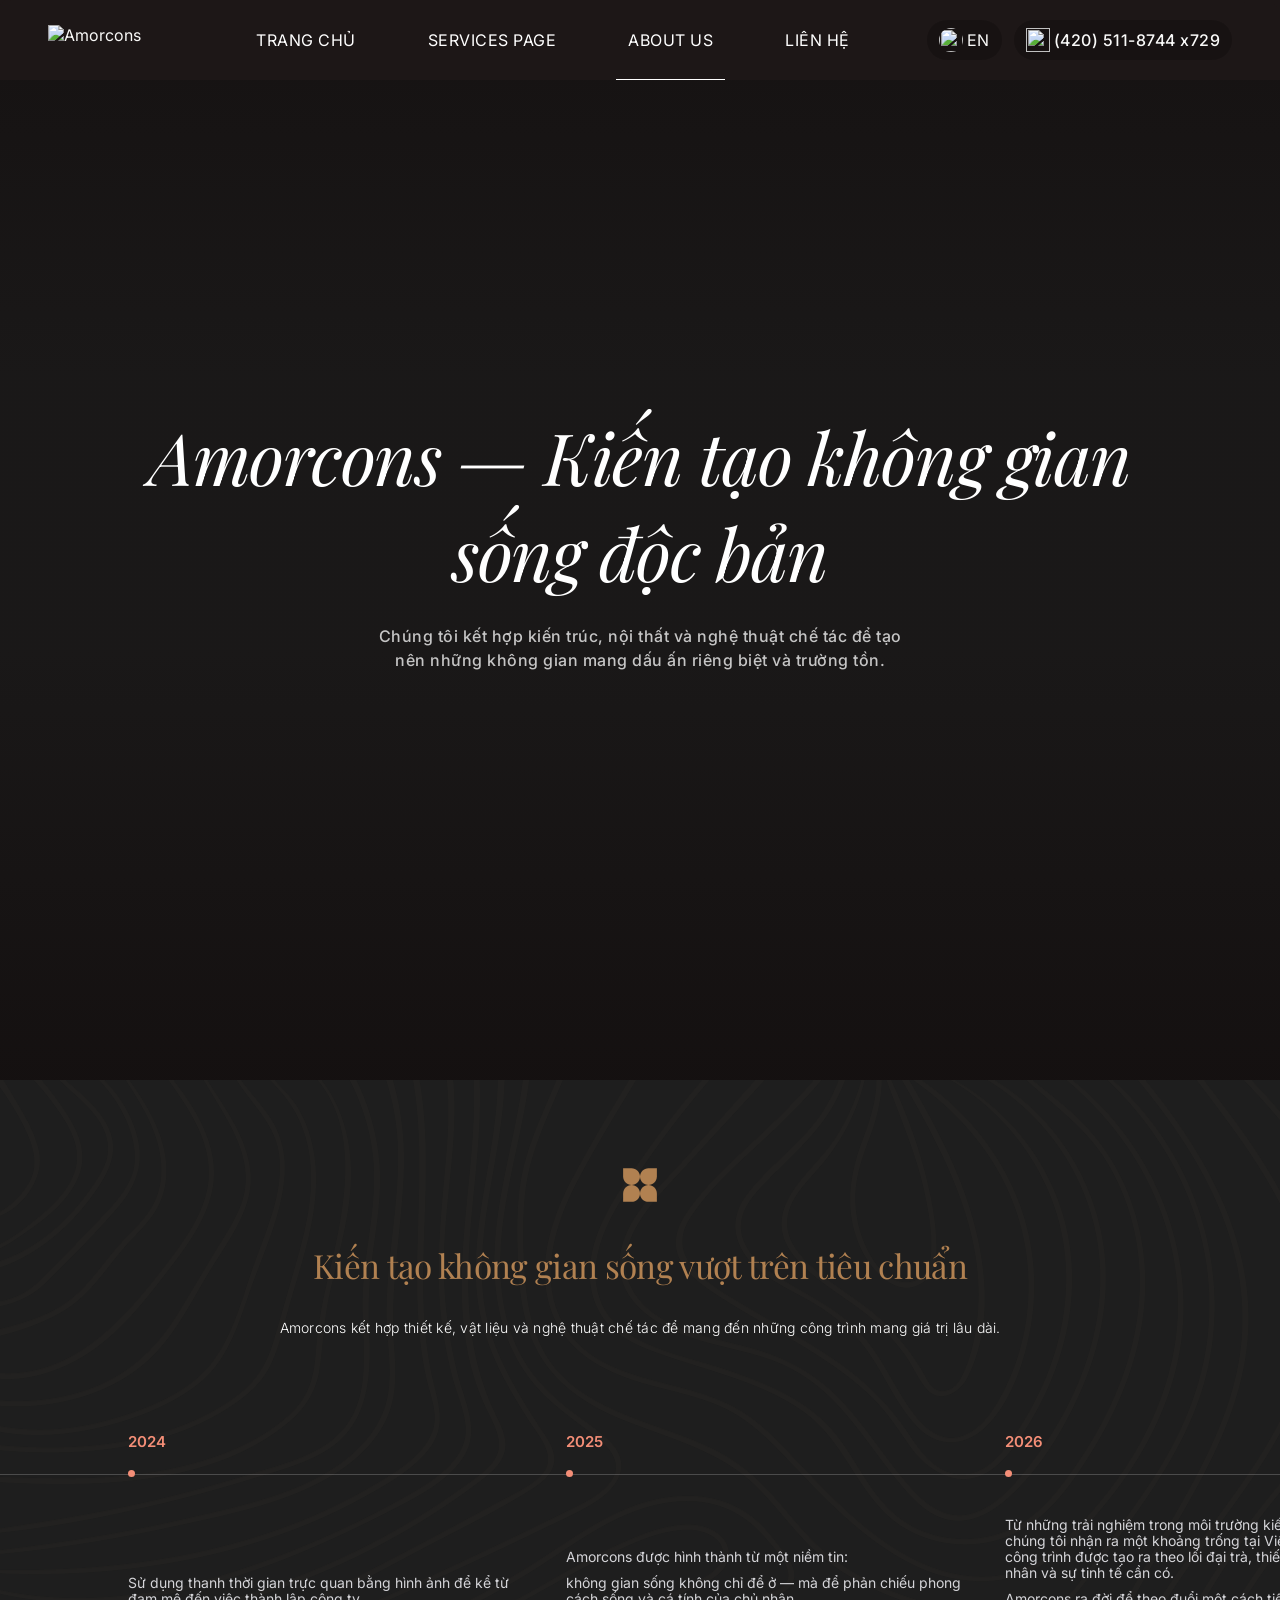
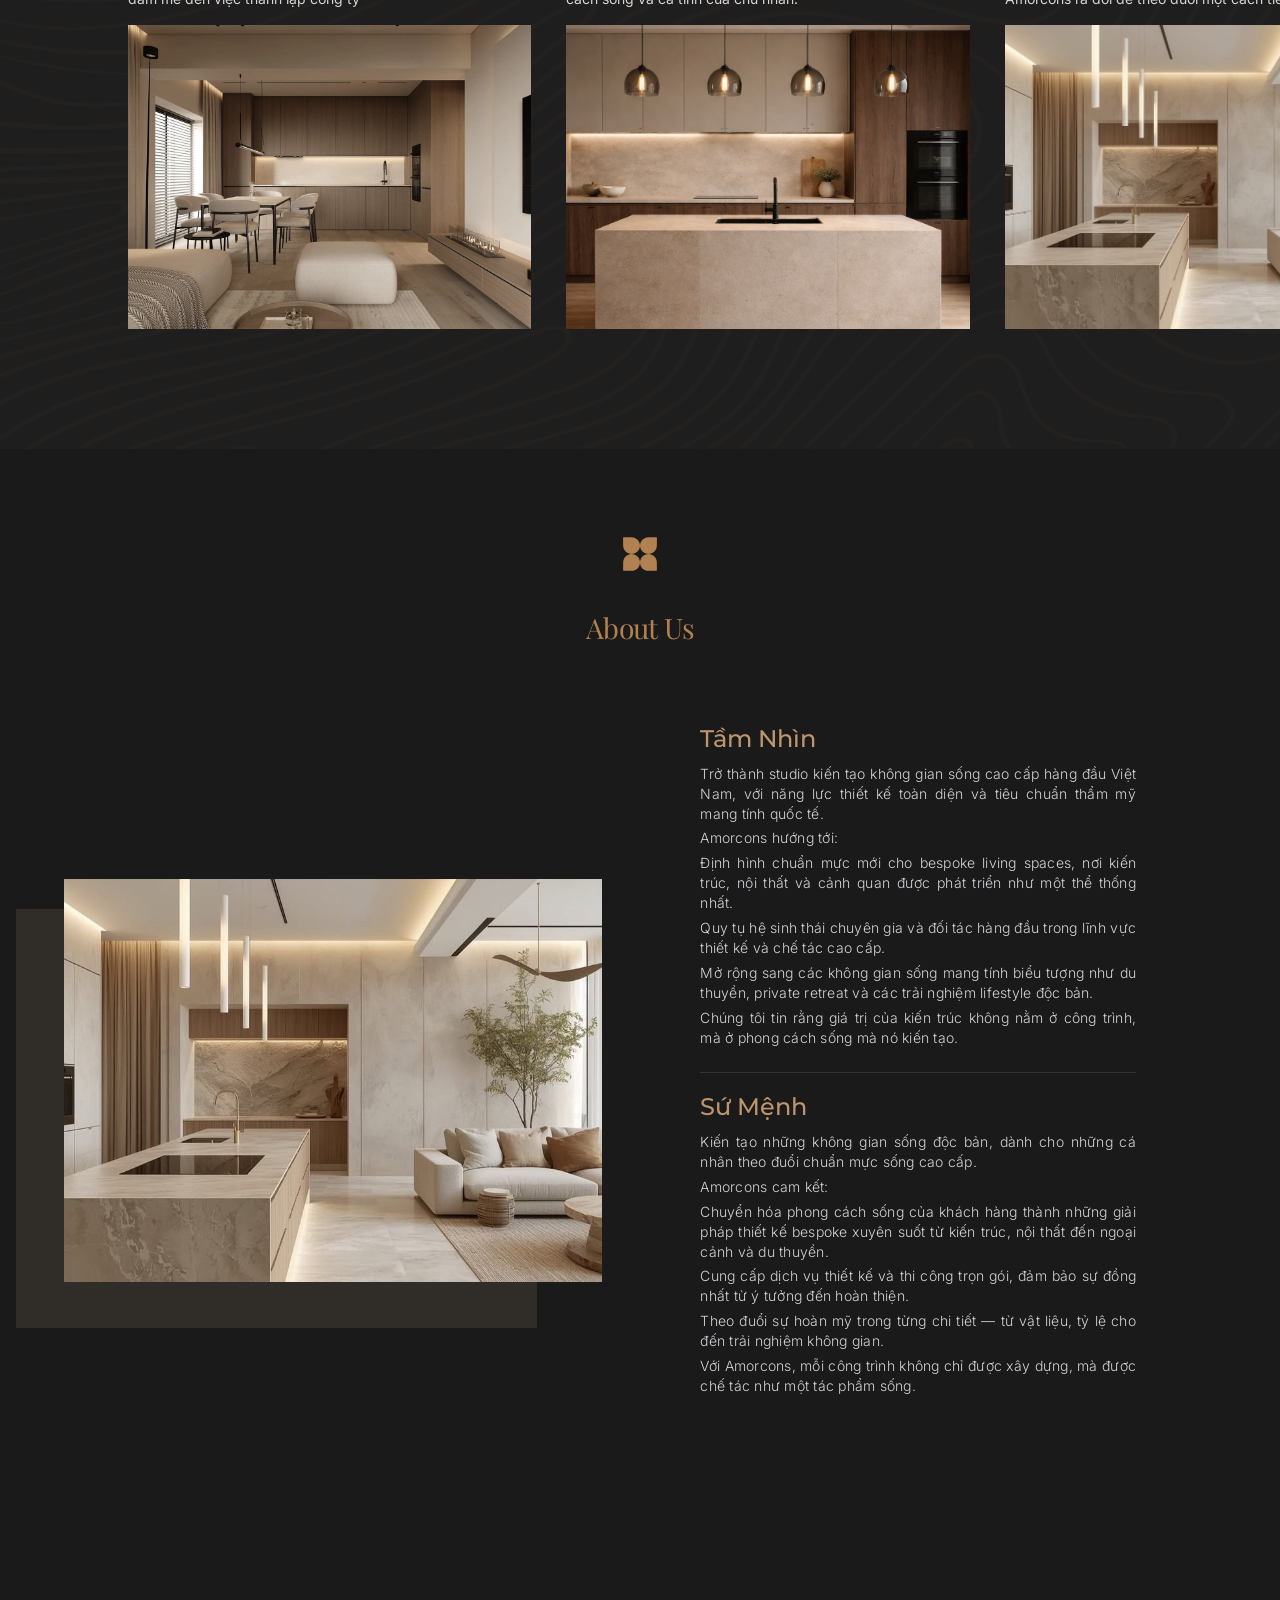
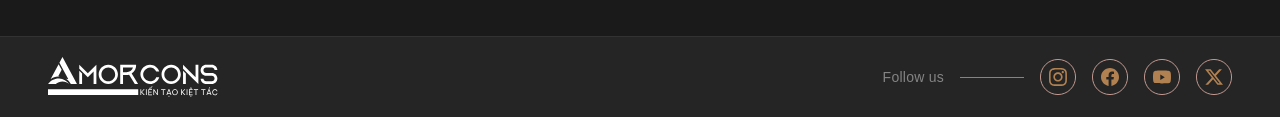
==== commit 9e443dc8: "Implement language dropdown feature across multiple pages, enhancing user experience with language s" ====
--- a/about-us.html
+++ b/about-us.html
@@ -21,7 +21,7 @@
 
     <header class="site-header">
         <nav class="navbar" aria-label="Main Navigation">
-            <a href="/" class="nav-logo-link">
+            <a href="./index.html" class="nav-logo-link">
                 <img class="nav-logo desktop-only"
                     src="https://www.figma.com/api/mcp/asset/5a3bd9ca-a631-466b-ae8e-2834ae3454ce" alt="Amorcons" />
                 <img class="nav-logo mobile-only"
@@ -29,18 +29,40 @@
             </a>
 
             <ul class="nav-tabs">
-                <li class="nav-item"><a class="nav-tab" href="#" aria-current="page">Trang chủ</a></li>
-                <li class="nav-item"><a class="nav-tab" href="#services">Services Page</a></li>
-                <li class="nav-item"><a class="nav-tab active" href="#about">About Us</a></li>
-                <li class="nav-item"><a class="nav-tab" href="#contact-us">Liên hệ</a></li>
+                <li class="nav-item"><a class="nav-tab" href="./index.html">Trang chủ</a></li>
+                <li class="nav-item"><a class="nav-tab" href="./services.html">Services Page</a></li>
+                <li class="nav-item"><a class="nav-tab active" href="./about-us.html" aria-current="page">About Us</a></li>
+                <li class="nav-item"><a class="nav-tab" href="./contact.html">Liên hệ</a></li>
             </ul>
 
             <div class="nav-right">
-                <a href="#" class="nav-btn lang-btn" aria-label="Chọn ngôn ngữ: Tiếng Việt">
-                    <img src="https://www.figma.com/api/mcp/asset/c236d5f4-5ec3-420b-854f-2898bedfa44a" alt=""
-                        aria-hidden="true" />
-                    <span class="nav-btn-label">VN</span>
-                </a>
+                <div class="lang-dropdown" data-lang-dropdown>
+                    <button type="button" class="nav-btn lang-btn" id="langMenuButton" aria-haspopup="listbox"
+                        aria-expanded="false" aria-controls="langMenuList" aria-label="Chọn ngôn ngữ: English">
+                        <img class="lang-btn-flag"
+                            src="https://www.figma.com/api/mcp/asset/fad622c9-9a62-4145-b764-16fe11fb210d" alt=""
+                            width="24" height="24" aria-hidden="true" />
+                        <span class="nav-btn-label">EN</span>
+                    </button>
+                    <div class="lang-dropdown-panel" id="langMenuList" role="listbox" aria-label="Ngôn ngữ" hidden>
+                        <button type="button" class="lang-dropdown-option is-selected" role="option" data-lang="en"
+                            aria-selected="true">
+                            <span class="lang-dropdown-flag" aria-hidden="true">
+                                <img src="https://www.figma.com/api/mcp/asset/fad622c9-9a62-4145-b764-16fe11fb210d"
+                                    alt="" width="20" height="20" />
+                            </span>
+                            <span class="lang-dropdown-label">English</span>
+                        </button>
+                        <button type="button" class="lang-dropdown-option" role="option" data-lang="vi"
+                            aria-selected="false">
+                            <span class="lang-dropdown-flag" aria-hidden="true">
+                                <img src="https://www.figma.com/api/mcp/asset/787c0dd0-983e-48ed-9746-a37f3466dccb"
+                                    alt="" width="20" height="20" />
+                            </span>
+                            <span class="lang-dropdown-label">Vietnamese</span>
+                        </button>
+                    </div>
+                </div>
                 <a href="tel:4205118744" class="nav-btn" aria-label="Liên hệ điện thoại">
                     <img src="https://www.figma.com/api/mcp/asset/c8bbff4a-f8d6-4430-bf45-7c4032ecbac3" alt=""
                         aria-hidden="true" class="desktop-only" />
@@ -69,10 +91,10 @@
         </div>
         <div class="mobile-menu-inner">
             <div class="mobile-menu-links">
-                <a class="mobile-menu-link" href="#">Trang Chủ</a>
-                <a class="mobile-menu-link" href="#services">Services Page</a>
-                <a class="mobile-menu-link active" href="#about">About Us</a>
-                <a class="mobile-menu-link" href="#contact-us">Liên Hệ</a>
+                <a class="mobile-menu-link" href="./index.html">Trang chủ</a>
+                <a class="mobile-menu-link" href="./services.html">Services Page</a>
+                <a class="mobile-menu-link active" href="./about-us.html" aria-current="page">About Us</a>
+                <a class="mobile-menu-link" href="./contact.html">Liên hệ</a>
             </div>
             <div class="mobile-menu-lang-row">
                 <span class="mobile-menu-lang-label">Langue</span>
--- a/styles.css
+++ b/styles.css
@@ -80,9 +80,9 @@
   resize: none;
 }
 
-/* AOS: không dùng hiệu ứng trên mobile (đồng bộ max-width 768px + JS disable) */
+/* AOS: không dùng hiệu ứng trên mobile (trừ trang Dịch vụ: body.body-services + JS) */
 @media (max-width: 768px) {
-  [data-aos] {
+  body:not(.body-services) [data-aos] {
     opacity: 1 !important;
     transform: none !important;
     transition-property: opacity, transform !important;
@@ -284,6 +284,96 @@
   flex-shrink: 0;
 }
 
+button.nav-btn {
+  border: none;
+  margin: 0;
+  font: inherit;
+  color: inherit;
+  text-align: inherit;
+  appearance: none;
+  -webkit-appearance: none;
+}
+
+/* Desktop language dropdown — Figma 738:4651 */
+.lang-dropdown {
+  position: relative;
+  flex-shrink: 0;
+}
+
+.lang-dropdown-panel {
+  position: absolute;
+  top: calc(100% + 10px);
+  right: 0;
+  z-index: 200;
+  display: flex;
+  flex-direction: column;
+  align-items: stretch;
+  min-width: 200px;
+  margin: 0;
+  padding: 0;
+  background: #27231e;
+  border: 1px solid rgba(255, 255, 255, 0.1);
+  box-sizing: border-box;
+  box-shadow: 0 12px 40px rgba(0, 0, 0, 0.35);
+}
+
+.lang-dropdown-panel[hidden] {
+  display: none !important;
+}
+
+.lang-dropdown-option {
+  display: flex;
+  align-items: flex-start;
+  gap: 8px;
+  width: 100%;
+  padding: 8px 16px;
+  margin: 0;
+  border: none;
+  background: transparent;
+  cursor: pointer;
+  font-family: var(--font-sans);
+  font-size: 14px;
+  font-weight: 500;
+  line-height: 20px;
+  color: #fff;
+  text-align: left;
+  transition: background 0.15s ease;
+}
+
+.lang-dropdown-option:last-child {
+  padding-bottom: 16px;
+}
+
+.lang-dropdown-option:hover,
+.lang-dropdown-option:focus-visible {
+  background: rgba(255, 255, 255, 0.06);
+  outline: none;
+}
+
+.lang-dropdown-option.is-selected {
+  background: rgba(255, 255, 255, 0.04);
+}
+
+.lang-dropdown-flag {
+  flex-shrink: 0;
+  width: 20px;
+  height: 20px;
+  border-radius: 50%;
+  overflow: hidden;
+}
+
+.lang-dropdown-flag img {
+  width: 20px;
+  height: 20px;
+  object-fit: cover;
+  display: block;
+}
+
+.lang-btn .lang-btn-flag {
+  border-radius: 50%;
+  object-fit: cover;
+}
+
 /* =====================================================================
    HERO
 ===================================================================== */
@@ -786,6 +876,806 @@
   color: rgba(255, 255, 255, 1);
   max-width: 800px;
   margin: 0;
+}
+
+/* =====================================================================
+   SERVICES PAGE — Figma 223:342 (Amorcons-Website)
+===================================================================== */
+.page-services {
+  background: #1e1e1e;
+}
+
+.services-page-section {
+  position: relative;
+  overflow-x: hidden;
+}
+
+.services-page-inner {
+  margin: 0 auto;
+  padding: 0 10% 120px;
+  box-sizing: border-box;
+}
+
+.services-page-turnkey-inner {
+  padding: 0 5% 120px;
+}
+
+/* --- Khối 1: Thiết kế riêng biệt + Swiper (giống About timeline 251:2458) --- */
+.services-page-steps-inner {
+  display: flex;
+  flex-direction: column;
+  align-items: center;
+  gap: 0;
+  padding-top: 80px;
+  padding-bottom: 48px;
+}
+
+.page-services-steps-container {
+  max-width: 1920px;
+  margin: 0 auto;
+  padding: 0 5% 120px;
+  box-sizing: border-box;
+}
+
+.services-page-steps-timeline .services-steps-rail-top {
+  max-width: 1600px;
+  margin: 0 auto 8px;
+  width: 100%;
+  transform: translateY(49px);
+}
+
+.services-page-steps-timeline .services-steps-markers {
+  padding: 0 8% 20px;
+}
+
+.services-page-steps-timeline .services-steps-line {
+  margin-bottom: 28px;
+}
+
+div#servicesDesignSteps .wrapper-swiper:before {
+  display: none;
+}
+
+div#servicesDesignSteps h4.about-projects-year:after {
+  display: none;
+}
+
+div#servicesDesignSteps h4.about-projects-year {
+  margin-bottom: 18px;
+}
+
+.services-page-steps-header {
+  display: flex;
+  flex-direction: column;
+  align-items: center;
+  gap: 32px;
+  text-align: center;
+}
+
+.services-page-icon {
+  width: 50px;
+  height: 50px;
+  flex-shrink: 0;
+}
+
+.services-page-title {
+  font-family: var(--font-serif);
+  font-weight: 400;
+  font-size: clamp(26px, 2.2vw, 30.133px);
+  line-height: 1.2;
+  letter-spacing: -0.02em;
+  color: var(--gold);
+  font-feature-settings: "lnum" 1, "pnum" 1;
+  margin: 0;
+}
+
+.services-page-title--muted {
+  color: var(--gold-muted);
+}
+
+.services-steps-markers {
+  display: flex;
+  justify-content: space-between;
+  align-items: center;
+  max-width: 100%;
+  box-sizing: border-box;
+}
+
+/* Abstract 207 — dấu X trên timeline (Figma #be966d) */
+.services-step-x {
+  position: relative;
+  width: 33px;
+  height: 33px;
+  flex-shrink: 0;
+}
+
+.services-step-x::before,
+.services-step-x::after {
+  content: "";
+  position: absolute;
+  left: 50%;
+  top: 50%;
+  width: 22px;
+  height: 2px;
+  background: #be966d;
+  transform-origin: center;
+}
+
+.services-step-x::before {
+  transform: translate(-50%, -50%) rotate(45deg);
+}
+
+.services-step-x::after {
+  transform: translate(-50%, -50%) rotate(-45deg);
+}
+
+.services-steps-line {
+  height: 1px;
+  width: calc(100% + min(320px, 20vw));
+  max-width: 1920px;
+  margin: 0 auto;
+  margin-left: 50%;
+  transform: translateX(-50%);
+  background: #be966d;
+}
+
+/* --- Khối 2: Thi công luxury (236:1383) --- */
+.services-page-luxury {
+  background: #1e1e1e;
+}
+
+.wapper-luxury {
+  display: flex;
+  align-items: center;
+  justify-content: space-between;
+}
+
+.services-page-luxury-inner {
+  padding-top: 80px;
+  padding-bottom: 100px;
+  display: flex;
+  flex-direction: column;
+  gap: 48px;
+}
+
+.services-luxury-head {
+  display: flex;
+  flex-direction: column;
+  align-items: flex-start;
+  gap: 32px;
+  max-width: 793px;
+}
+
+.services-luxury-title {
+  font-family: var(--font-serif);
+  font-weight: 400;
+  font-size: clamp(26px, 2.2vw, 30.133px);
+  line-height: 1.2;
+  letter-spacing: -0.02em;
+  color: var(--gold-muted);
+  margin: 0;
+  font-feature-settings: "lnum" 1, "pnum" 1;
+}
+
+.services-luxury-sub {
+  font-family: var(--font-sans);
+  font-weight: 300;
+  font-size: 14px;
+  line-height: 20px;
+  letter-spacing: 0.25px;
+  color: #afafaf;
+  margin: 0;
+}
+
+/* Slider + pagination tách cột — Figma 344:2078 */
+.services-luxury-block {
+  display: flex;
+  flex-direction: row;
+  align-items: center;
+  gap: clamp(20px, 3.5vw, 56px);
+  width: 100%;
+  max-width: 1920px;
+}
+
+.services-luxury-showcase {
+  position: relative;
+  flex: 1;
+  min-width: 0;
+}
+
+.services-luxury-swiper {
+  position: relative;
+  width: 100%;
+  height: min(848px, 85vh);
+  overflow: hidden;
+}
+
+.services-luxury-swiper .swiper-slide {
+  height: 100%;
+  box-sizing: border-box;
+}
+
+.services-luxury-swiper .swiper-slide video {
+  width: 100%;
+  height: 100%;
+  object-fit: cover;
+  display: block;
+}
+
+.services-luxury-pagination-aside {
+  flex-shrink: 0;
+  display: flex;
+  flex-direction: column;
+  align-items: center;
+  justify-content: center;
+}
+
+.services-luxury-pagination.swiper-pagination {
+  position: static;
+  transform: none;
+  width: auto;
+  display: flex;
+  flex-direction: column;
+  align-items: center;
+  gap: 16px;
+  z-index: 1;
+}
+
+aside.services-luxury-pagination-aside .swiper-pagination-vertical.swiper-pagination-bullets,
+.swiper-vertical>.swiper-pagination-bullets {
+  transform: inherit;
+}
+
+/* Logo + thanh tiến trình giữa chuỗi bullet (chèn bằng renderBullet khi ≥3 slide) */
+.services-luxury-pagination-mid {
+  display: flex;
+  flex-direction: column;
+  align-items: center;
+  gap: 16px;
+  pointer-events: none;
+}
+
+.services-luxury-pagination-logo {
+  display: block;
+  width: 15px;
+  height: auto;
+  opacity: 0.92;
+}
+
+.services-luxury-pagination-track {
+  position: relative;
+  width: 2px;
+  height: 79px;
+  border-radius: 1px;
+  background: rgba(255, 255, 255, 0.17);
+  overflow: hidden;
+}
+
+.services-luxury-pagination-track-fill {
+  position: absolute;
+  left: 0;
+  right: 0;
+  top: 0;
+  width: 100%;
+  height: 0;
+  background: #c8b9b7;
+  border-radius: 1px;
+  transition: height 0.45s ease;
+}
+
+/* Bullets — Figma: filled #b18151 active, outline inactive */
+.services-luxury-pagination .swiper-pagination-bullet {
+  width: 7px;
+  height: 7px;
+  margin: 0 !important;
+  opacity: 1;
+  background: transparent;
+  border: 1px solid #b18151;
+  border-radius: 100px;
+  box-sizing: border-box;
+}
+
+.services-luxury-pagination .swiper-pagination-bullet-active {
+  background: #b18151;
+  border-color: #b18151;
+}
+
+/* --- Khối 3: Tổng thầu (250:1625) --- */
+.services-page-turnkey-inner {
+  display: flex;
+  flex-direction: column;
+  gap: 80px;
+  padding-top: 40px;
+  padding-bottom: 120px;
+}
+
+.services-turnkey-intro {
+  display: flex;
+  flex-direction: column;
+  align-items: center;
+  gap: 32px;
+  text-align: center;
+  max-width: 900px;
+  margin: 0 auto;
+}
+
+.services-turnkey-lead {
+  font-family: var(--font-sans);
+  font-weight: 300;
+  font-size: 14px;
+  line-height: 20px;
+  letter-spacing: 0.25px;
+  color: #fdeeeb;
+  margin: 0;
+  max-width: 640px;
+}
+
+.services-turnkey-row {
+  display: flex;
+  align-items: center;
+  flex-wrap: wrap;
+  gap: clamp(40px, 8vw, 123px);
+  width: 100%;
+  padding-bottom: 40px;
+  box-sizing: border-box;
+}
+
+@media (min-width: 1024px) {
+  .services-turnkey-row {
+    padding-right: 80px;
+  }
+}
+
+.services-turnkey-visual {
+  flex: 1 1 45%;
+  min-width: min(100%, 280px);
+  max-width: 917px;
+}
+
+.services-turnkey-frame {
+  position: relative;
+  width: 100%;
+  aspect-ratio: 917 / 687;
+}
+
+.services-turnkey-frame::before {
+  content: "";
+  position: absolute;
+  z-index: 0;
+  left: -6%;
+  top: -3%;
+  width: 94%;
+  height: 102%;
+  background: var(--dark-card);
+  pointer-events: none;
+}
+
+.services-turnkey-frame video {
+  position: relative;
+  z-index: 1;
+  display: block;
+  width: 100%;
+  height: 100%;
+  object-fit: cover;
+}
+
+.services-turnkey-panel {
+  position: relative;
+  flex: 1 1 320px;
+  min-width: min(100%, 280px);
+  max-width: 480px;
+  display: flex;
+  flex-direction: column;
+  gap: 24px;
+  padding-left: 32px;
+}
+
+.services-turnkey-rail {
+  position: absolute;
+  left: 0;
+  height: 85%;
+  top: 50%;
+  transform: translateY(-50%);
+  bottom: 0;
+  width: 1px;
+  background: #373737;
+  min-height: 200px;
+}
+
+.services-turnkey-desc {
+  font-family: var(--font-sans);
+  font-size: 14px;
+  line-height: 20px;
+  letter-spacing: 0.25px;
+  color: #d4d4d8;
+  margin: 0;
+  box-sizing: border-box;
+}
+
+.services-turnkey-list {
+  list-style: none;
+  margin: 0;
+  padding: 0;
+  display: flex;
+  flex-direction: column;
+  gap: 0;
+}
+
+.services-turnkey-item {
+  border-bottom: none;
+  display: flex;
+  flex-direction: column;
+  align-items: stretch;
+  gap: 10px;
+}
+
+/* Desktop: video ở .services-turnkey-visual; slot ẩn. Mobile: frame được JS chèn vào .is-active .services-turnkey-item-video-slot */
+.services-turnkey-item-video-slot {
+  display: none;
+}
+
+.services-turnkey-item-video-slot:empty {
+  min-height: 0;
+}
+
+li.services-turnkey-item {
+  position: relative;
+}
+
+li.services-turnkey-item::before {
+  content: "";
+  width: 5px;
+  height: 5px;
+  display: block;
+  background: #ffffff5f;
+  position: absolute;
+  left: -34px;
+  top: 26px;
+  transform: translateY(-50%);
+  border-radius: 100%;
+  z-index: 1;
+}
+
+li.services-turnkey-item.is-active::before {
+  background: #fff;
+}
+
+.services-turnkey-btn {
+  display: flex;
+  flex-wrap: wrap;
+  align-items: baseline;
+  gap: 8px 12px;
+  width: 100%;
+  padding: 14px 0 14px 8px;
+  text-align: left;
+  background: none;
+  border: none;
+  cursor: pointer;
+  color: inherit;
+  font: inherit;
+  -webkit-tap-highlight-color: transparent;
+  position: relative;
+  overflow: hidden;
+  border-radius: 4px;
+  transition: transform 0.22s ease;
+}
+
+/* Gạch accent vàng — kéo từ trái khi hover (không dùng nền) */
+.services-turnkey-btn::after {
+  content: "";
+  position: absolute;
+  left: 8px;
+  bottom: 8px;
+  width: calc(100% - 16px);
+  max-width: 220px;
+  height: 1px;
+  transform: scaleX(0);
+  transform-origin: 0 50%;
+  transition: transform 0.38s cubic-bezier(0.33, 1, 0.68, 1);
+  pointer-events: none;
+}
+
+.services-turnkey-btn:hover::after {
+  transform: scaleX(1);
+}
+
+.services-turnkey-item.is-active .services-turnkey-btn::after {
+  transform: scaleX(0);
+  transition: transform 0.2s ease;
+}
+
+.services-turnkey-btn:hover .services-turnkey-name {
+  color: rgba(255, 255, 255, 0.55);
+}
+
+.services-turnkey-item.is-active .services-turnkey-btn:hover .services-turnkey-name {
+  color: #fff;
+}
+
+.services-turnkey-btn:hover .services-turnkey-num {
+  filter: brightness(1.15);
+}
+
+.services-turnkey-btn:active {
+  transform: scale(0.992);
+}
+
+@keyframes turnkey-btn-pulse {
+  0% {
+    transform: scale(1);
+  }
+
+  45% {
+    transform: scale(0.985);
+  }
+
+  100% {
+    transform: scale(1);
+  }
+}
+
+.services-turnkey-btn.services-turnkey-btn--pulse {
+  animation: turnkey-btn-pulse 0.42s cubic-bezier(0.33, 1, 0.68, 1);
+}
+
+/* Ripple tại điểm click — tâm = tọa độ trong nút */
+.services-turnkey-btn-ripple {
+  position: absolute;
+  width: 0;
+  height: 0;
+  border-radius: 50%;
+  background: rgba(255, 255, 255, 0.3);
+  transform: translate(-50%, -50%);
+  pointer-events: none;
+  animation: turnkey-btn-ripple 0.5s ease-out forwards;
+}
+
+@keyframes turnkey-btn-ripple {
+  to {
+    width: 240px;
+    height: 240px;
+    opacity: 0;
+  }
+}
+
+/* Mô tả bước — vào nhẹ khi chọn tab */
+@keyframes turnkey-desc-enter {
+  from {
+    opacity: 0;
+    transform: translateY(8px);
+  }
+
+  to {
+    opacity: 1;
+    transform: translateY(0);
+  }
+}
+
+.services-turnkey-desc.services-turnkey-desc--enter {
+  animation: turnkey-desc-enter 0.45s ease-out forwards;
+}
+
+.services-turnkey-btn:focus-visible {
+  outline: 2px solid var(--gold);
+  outline-offset: 2px;
+}
+
+.services-turnkey-frame video {
+  transition:
+    opacity 0.28s ease,
+    transform 0.28s ease;
+}
+
+.services-turnkey-frame video.turnkey-content--hide {
+  opacity: 0;
+  transform: translateY(6px);
+}
+
+@media (prefers-reduced-motion: reduce) {
+  .services-turnkey-btn {
+    transition: none;
+  }
+
+  .services-turnkey-btn::after {
+    transition: none;
+    transform: scaleX(0);
+  }
+
+  .services-turnkey-btn:hover::after {
+    transform: scaleX(1);
+  }
+
+  .services-turnkey-num,
+  .services-turnkey-name {
+    transition: none;
+  }
+
+  .services-turnkey-btn:active {
+    transform: none;
+  }
+
+  .services-turnkey-btn.services-turnkey-btn--pulse {
+    animation: none;
+  }
+
+  .services-turnkey-btn-ripple {
+    display: none;
+  }
+
+  .services-turnkey-desc.services-turnkey-desc--enter {
+    animation: none;
+  }
+
+  .services-turnkey-frame video {
+    transition: none;
+  }
+
+  .services-turnkey-frame video.turnkey-content--hide {
+    transform: none;
+  }
+}
+
+.services-turnkey-num {
+  font-family: "Montserrat", var(--font-sans);
+  font-weight: 600;
+  font-size: 15px;
+  color: var(--gold-red);
+  min-width: 22px;
+  transition: filter 0.28s ease;
+}
+
+.services-turnkey-name {
+  font-family: "Montserrat", var(--font-sans);
+  font-weight: 500;
+  font-size: 20px;
+  line-height: 1.2;
+  color: rgba(255, 255, 255, 0.3);
+  transition: color 0.28s ease;
+}
+
+.services-turnkey-item.is-active .services-turnkey-name {
+  color: #fff;
+}
+
+@media (max-width: 900px) {
+  .services-page-inner {
+    padding: 0 16px 80px;
+  }
+
+  .services-page-steps-inner {
+    padding-top: 56px;
+    padding-bottom: 32px;
+  }
+
+  .page-services-steps-container {
+    padding: 0 16px 80px;
+  }
+
+  .services-page-steps-timeline .services-steps-markers {
+    padding: 0 4% 16px;
+  }
+
+  .page-services-steps-section .about-projects-timeline {
+    padding: 32px 14px 48px;
+    margin-top: 0;
+  }
+
+  .page-services-steps-section .about-projects-swiper {
+    padding-left: 16px;
+    padding-right: 16px;
+  }
+
+  .services-luxury-head {
+    align-items: start;
+    text-align: center;
+    /* margin: 0 auto; */
+  }
+
+  .services-luxury-block {
+    flex-direction: column;
+    align-items: stretch;
+    gap: 28px;
+  }
+
+  .services-luxury-pagination-aside {
+    padding-right: 0;
+    order: 2;
+    flex-direction: row;
+    justify-content: center;
+  }
+
+  .services-luxury-pagination.swiper-pagination {
+    flex-direction: row;
+    flex-wrap: wrap;
+    justify-content: center;
+    row-gap: 12px;
+    column-gap: 16px;
+  }
+
+  .services-luxury-pagination-mid {
+    flex-direction: row;
+    gap: 12px;
+  }
+
+  .services-luxury-pagination-track {
+    width: 79px;
+    height: 2px;
+  }
+
+  .services-luxury-pagination-track-fill {
+    top: 0;
+    bottom: 0;
+    left: 0;
+    width: 0;
+    height: 100%;
+    transition: width 0.45s ease;
+  }
+
+  .services-turnkey-row {
+    flex-direction: column;
+    padding-right: 0;
+  }
+
+  /* Video nằm trong mục active (Figma mobile), không còn cột riêng phía trên */
+  .services-turnkey-visual {
+    display: none;
+  }
+
+  .services-turnkey-item.is-active .services-turnkey-item-video-slot {
+    display: block;
+    width: 100%;
+    margin: 6px 0 14px;
+  }
+
+  .services-turnkey-item-video-slot .services-turnkey-frame {
+    width: 100%;
+    max-width: 100%;
+  }
+
+  .services-turnkey-item-video-slot .services-turnkey-frame::before {
+    left: -4%;
+    top: -2%;
+    width: 96%;
+    height: 101%;
+  }
+
+  .services-turnkey-panel {
+    max-width: none;
+    padding-left: 28px;
+  }
+
+  /* Tổng thầu — Figma 289:1573 (289:1910–289:1917): 01 = 15px; tên 12px; mô tả 12/20; các bước khác số 12px */
+  .services-turnkey-name {
+    font-size: 12px;
+    line-height: 18px;
+    font-weight: 500;
+  }
+
+  .services-turnkey-num {
+    font-size: 12px;
+    line-height: 16px;
+    font-weight: 600;
+    letter-spacing: 0.4px;
+    min-width: 18px;
+  }
+
+  .services-turnkey-item.is-active .services-turnkey-num {
+    font-size: 15px;
+    line-height: 18px;
+    letter-spacing: 0;
+  }
+
+  .services-turnkey-desc {
+    font-size: 12px;
+    line-height: 20px;
+    letter-spacing: 0.25px;
+    font-weight: 300;
+  }
+
+  .services-turnkey-btn {
+    padding: 10px 0 10px 8px;
+    align-items: center;
+  }
 }
 
 /* =====================================================================
@@ -1609,7 +2499,7 @@
 .page-contact-us-map-iframe {
   display: block;
   width: 100%;
-  height: min(70vh, 560px);
+  height: min(70vh);
   min-height: 280px;
   border: 0;
 }
@@ -1738,6 +2628,27 @@
   align-self: stretch;
 }
 
+#servicesDesignSteps .about-projects-swiper .about-projects-card.swiper-slide {
+  position: relative;
+
+}
+
+#servicesDesignSteps .swiper {
+  padding-top: 117px;
+}
+
+#servicesDesignSteps .about-projects-swiper .about-projects-card.swiper-slide::before {
+  content: "";
+  position: absolute;
+  top: -117px;
+  left: 0;
+  width: 33px;
+  height: 33px;
+  z-index: 1;
+  background: url('./images/services/icon-step.svg') no-repeat center center;
+  background-size: contain;
+}
+
 /* Mỗi card = slide; cột flex để .about-projects-card-desc giãn, khối ảnh căn đáy đồng đều */
 .about-projects-swiper .about-projects-card.swiper-slide {
   display: flex;
@@ -2090,6 +3001,19 @@
 }
 
 @media (max-width: 768px) {
+  .services-luxury-pagination-aside {
+    display: none;
+  }
+
+  #servicesDesignSteps .swiper {
+    padding-top: 65px;
+  }
+
+  #servicesDesignSteps .about-projects-swiper .about-projects-card.swiper-slide::before {
+    top: -60px;
+    width: 20px;
+    height: 20px;
+  }
 
   /* Giống .contact-us mobile (289:1177): overlay + vùng 878px, form kính trên, media dưới */
   #page-contact-us-section {
@@ -2581,7 +3505,7 @@
     display: none;
   }
 
-  .lang-btn {
+  .lang-dropdown {
     display: none !important;
   }
 
@@ -2668,6 +3592,146 @@
     font-weight: 400;
   }
 
+  /* --- Services page — Figma mobile MVL / 289:1573 (40px rhythm, 16px gutters, step cards) --- */
+  .page-services {
+    display: flex;
+    flex-direction: column;
+    gap: 40px;
+  }
+
+  .page-services>.hero {
+    flex-shrink: 0;
+  }
+
+  .page-services .services-page-icon {
+    width: 24px;
+    height: 24px;
+    object-fit: contain;
+  }
+
+  .page-services .services-page-title,
+  .page-services .services-luxury-title {
+    font-size: 20px;
+    line-height: 32px;
+    letter-spacing: -0.4px;
+  }
+
+  .page-services .services-page-steps-header,
+  .page-services .services-luxury-head,
+  .page-services .services-turnkey-intro {
+    gap: 12px;
+  }
+
+  .page-services .services-page-steps-inner {
+    padding-top: 40px;
+    padding-bottom: 16px;
+  }
+
+  .page-services .page-services-steps-container {
+    padding-bottom: 40px;
+  }
+
+  .page-services-steps-section .about-projects-timeline {
+    padding: 24px 0 32px;
+    margin-top: 0;
+  }
+
+  .page-services-steps-section .about-projects-swiper {
+    padding-left: 16px;
+    padding-right: 16px;
+    padding-bottom: 8px;
+  }
+
+  .page-services-steps-section .about-projects-year {
+    font-size: 10px;
+    line-height: 16.775px;
+    letter-spacing: 0;
+    color: var(--gold-red);
+    margin: 0 0 10px;
+    text-transform: none;
+    font-weight: 600;
+    font-family: var(--font-sans);
+  }
+
+  .page-services-steps-section .about-projects-card-desc {
+    font-size: 12px;
+    line-height: 20px;
+    letter-spacing: 0.25px;
+  }
+
+  .page-services-steps-section .about-projects-media {
+    height: auto;
+    /* aspect-ratio: 358 / 127; */
+    min-height: 118px;
+    max-height: 200px;
+    overflow: hidden;
+  }
+
+  .page-services-steps-section .about-projects-card {
+    max-width: none;
+  }
+
+  .page-services .services-page-luxury-inner {
+    padding-top: 40px;
+    padding-bottom: 48px;
+    gap: 32px;
+  }
+
+  /* .page-services .wapper-luxury {
+    flex-direction: column;
+    align-items: center;
+    gap: 20px;
+    width: 100%;
+  } */
+
+  .page-services .services-luxury-swiper {
+    height: min(52vh, 420px);
+    min-height: 260px;
+    max-height: 480px;
+  }
+
+  .page-services .services-luxury-sub {
+    font-size: 12px;
+    line-height: 18px;
+    color: #afafaf;
+  }
+
+  .page-services .services-page-turnkey-inner {
+    padding-top: 32px;
+    padding-bottom: 48px;
+    gap: 40px;
+  }
+
+  .page-services .services-turnkey-lead {
+    font-size: 12px;
+    line-height: 20px;
+  }
+
+  .page-services .services-turnkey-panel {
+    padding-left: 16px;
+    padding-right: 16px;
+  }
+
+  /* --- Home (Figma 289:1573 — cột chính gap-[40px], tránh double padding với hero) --- */
+  .page-home {
+    display: flex;
+    flex-direction: column;
+    gap: 40px;
+  }
+
+  .page-home>.hero {
+    flex-shrink: 0;
+  }
+
+  .page-home .about-wrap {
+    padding: 0 16px 40px;
+  }
+
+  .page-home .services-header {
+    padding: 40px 16px;
+    gap: 12px;
+  }
+
   /* --- About: mobile order = divider → headline → mosaic → timeline --- */
   .about-wrap {
     display: flex;
@@ -2772,16 +3836,19 @@
     margin-top: 0;
   }
 
-  /* Figma: text-[12px] color #afafaf */
+  /* Figma body-medium: text-[12px] leading-[20px] tracking-[0.25px] color #afafaf */
   .srv-sub {
     font-size: 12px;
+    line-height: 20px;
+    letter-spacing: 0.25px;
+    font-weight: 300;
     color: #afafaf;
   }
 
   /* Services grid — Figma 289:1162: 2×2, gap-px, ô aspect 328/237.87 */
   .services-grid {
     display: grid;
-    grid-template-columns: 1fr 1f;
+    grid-template-columns: 1fr 1fr;
     grid-template-rows: auto;
     grid-auto-rows: auto;
     gap: 1px;
@@ -3010,6 +4077,7 @@
     font-size: 12px;
     line-height: 16px;
     letter-spacing: 0.4px;
+    color: #848484;
     opacity: 0.7;
   }
 
@@ -3044,10 +4112,12 @@
    RESPONSIVE — Small Mobile ≤480px
 ===================================================================== */
 @media (max-width: 480px) {
-  .hero-title {
-    font-size: 28px;
-    line-height: 40px;
-    letter-spacing: -0.56px;
+  .services-turnkey-rail {
+    display: none;
+  }
+
+  li.services-turnkey-item::before {
+    display: none;
   }
 
   section.contact-us-section .contact-form-box {
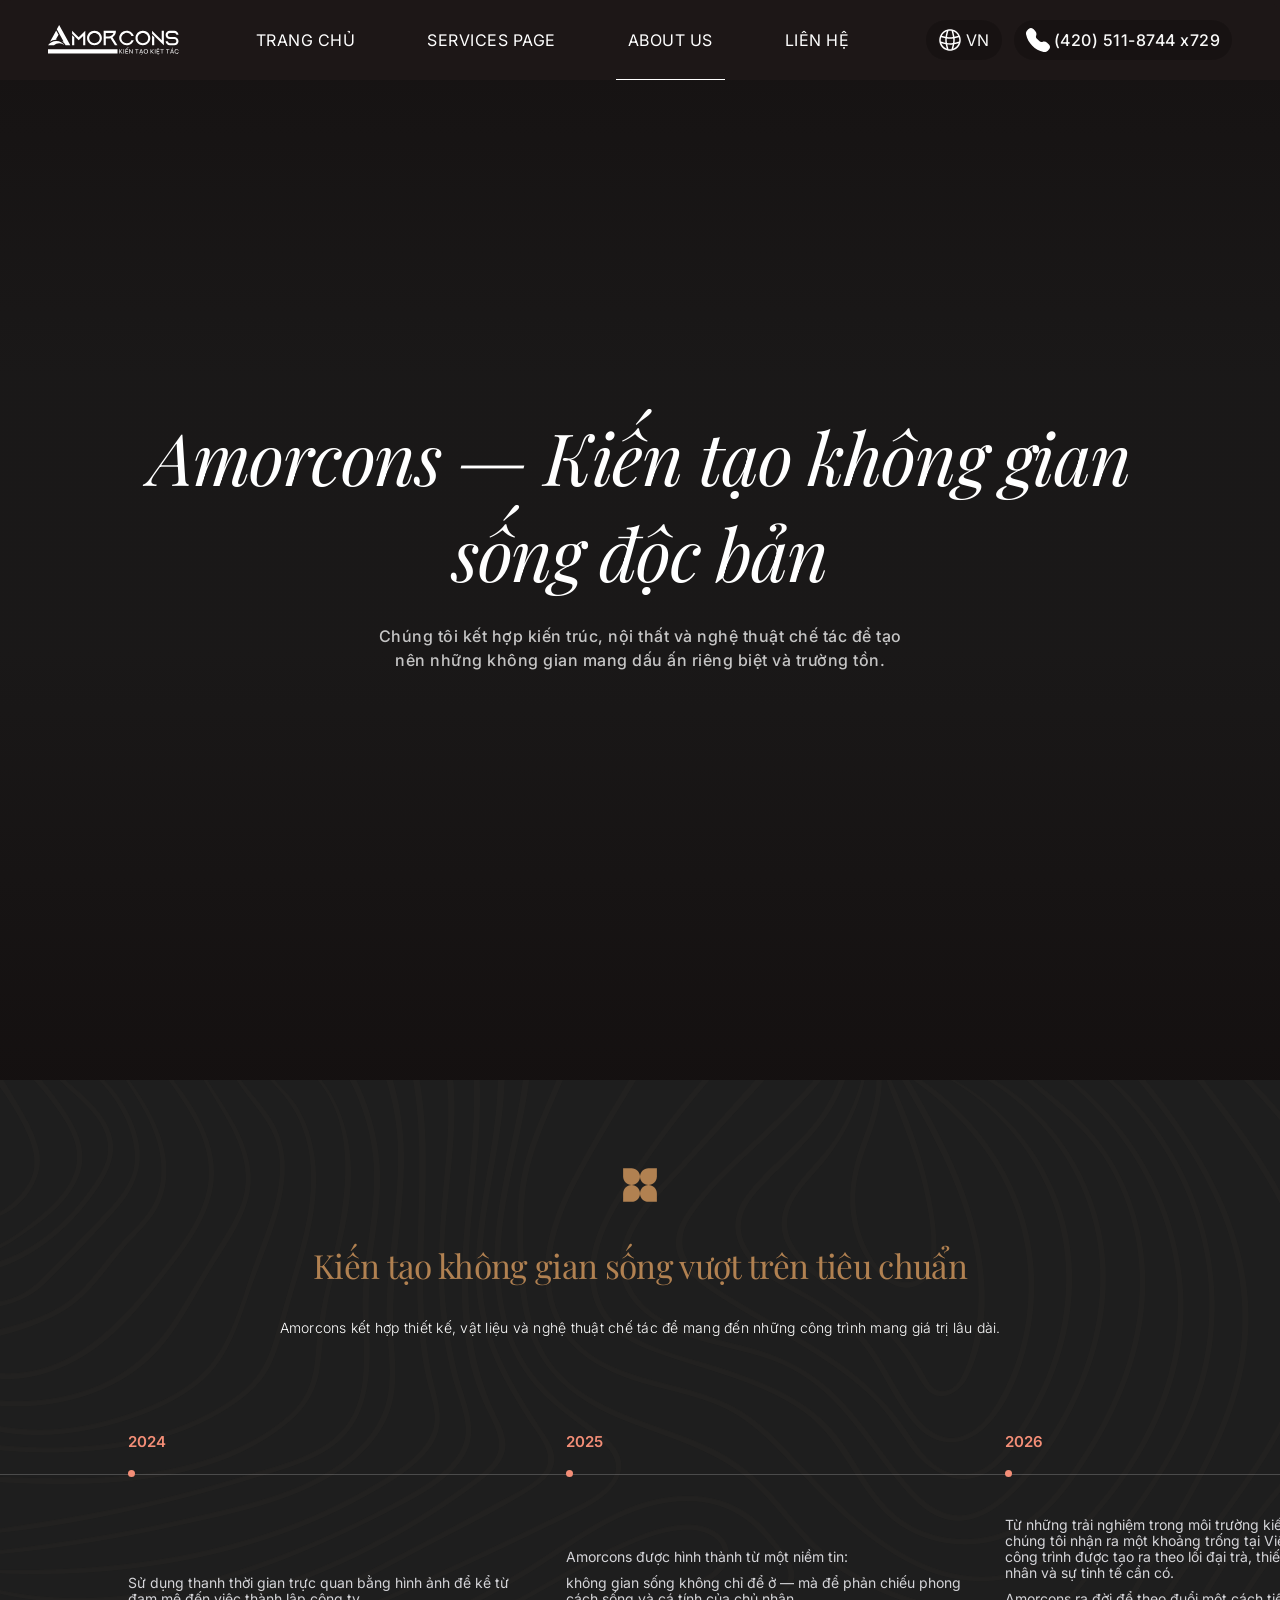
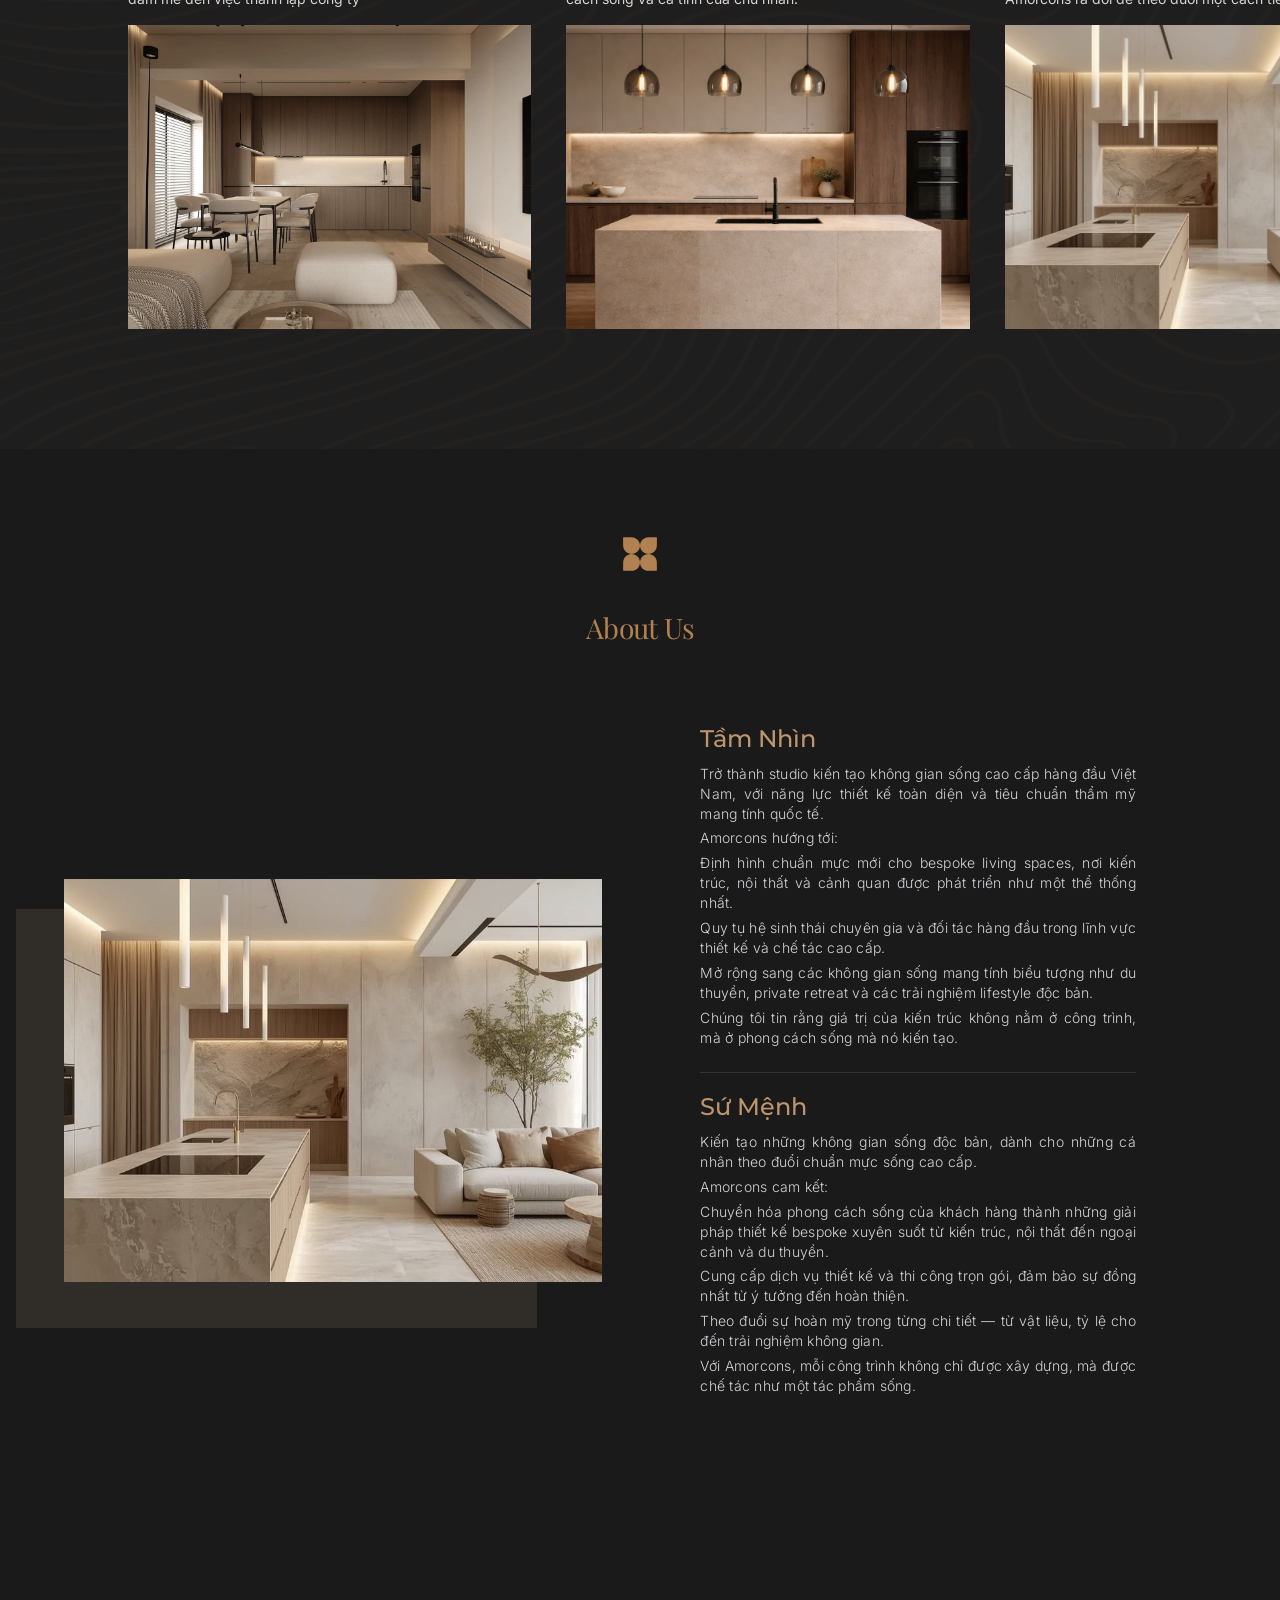
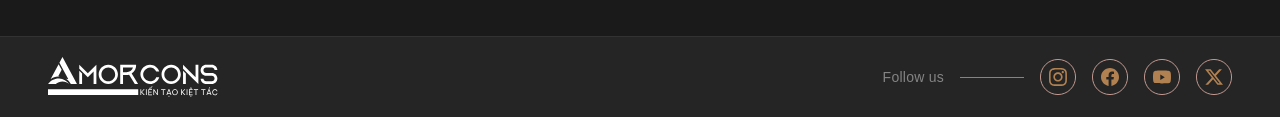
==== commit 50afe39c: "Add language navigation functionality and update logo assets - Introduced a new function to navigate" ====
--- a/about-us.html
+++ b/about-us.html
@@ -22,10 +22,8 @@
     <header class="site-header">
         <nav class="navbar" aria-label="Main Navigation">
             <a href="./index.html" class="nav-logo-link">
-                <img class="nav-logo desktop-only"
-                    src="https://www.figma.com/api/mcp/asset/5a3bd9ca-a631-466b-ae8e-2834ae3454ce" alt="Amorcons" />
-                <img class="nav-logo mobile-only"
-                    src="https://www.figma.com/api/mcp/asset/5a3bd9ca-a631-466b-ae8e-2834ae3454ce" alt="Amorcons" />
+                <img class="nav-logo desktop-only" src="./images/header/logo.svg" alt="Amorcons" />
+                <img class="nav-logo mobile-only" src="./images/header/logo.svg" alt="Amorcons" />
             </a>
 
             <ul class="nav-tabs">
@@ -38,34 +36,30 @@
             <div class="nav-right">
                 <div class="lang-dropdown" data-lang-dropdown>
                     <button type="button" class="nav-btn lang-btn" id="langMenuButton" aria-haspopup="listbox"
-                        aria-expanded="false" aria-controls="langMenuList" aria-label="Chọn ngôn ngữ: English">
-                        <img class="lang-btn-flag"
-                            src="https://www.figma.com/api/mcp/asset/fad622c9-9a62-4145-b764-16fe11fb210d" alt=""
-                            width="24" height="24" aria-hidden="true" />
-                        <span class="nav-btn-label">EN</span>
+                        aria-expanded="false" aria-controls="langMenuList" aria-label="Chọn ngôn ngữ: Tiếng Việt">
+                        <img class="lang-btn-flag" src="./images/header/header-desktop/icon-lang.svg" alt="" width="24"
+                            height="24" aria-hidden="true" />
+                        <span class="nav-btn-label">VN</span>
                     </button>
                     <div class="lang-dropdown-panel" id="langMenuList" role="listbox" aria-label="Ngôn ngữ" hidden>
-                        <button type="button" class="lang-dropdown-option is-selected" role="option" data-lang="en"
-                            aria-selected="true">
+                        <button type="button" class="lang-dropdown-option is-selected" role="option" data-lang="vi"
+                            data-url="./about-us.html?lang=vi" aria-selected="true">
                             <span class="lang-dropdown-flag" aria-hidden="true">
-                                <img src="https://www.figma.com/api/mcp/asset/fad622c9-9a62-4145-b764-16fe11fb210d"
-                                    alt="" width="20" height="20" />
+                                <img src="./images/header/header-desktop/vn.svg" alt="" width="20" height="20" />
+                            </span>
+                            <span class="lang-dropdown-label">Vietnamese</span>
+                        </button>
+                        <button type="button" class="lang-dropdown-option" role="option" data-lang="en"
+                            data-url="./about-us.html?lang=en" aria-selected="false">
+                            <span class="lang-dropdown-flag" aria-hidden="true">
+                                <img src="./images/header/header-desktop/en.svg" alt="" width="20" height="20" />
                             </span>
                             <span class="lang-dropdown-label">English</span>
-                        </button>
-                        <button type="button" class="lang-dropdown-option" role="option" data-lang="vi"
-                            aria-selected="false">
-                            <span class="lang-dropdown-flag" aria-hidden="true">
-                                <img src="https://www.figma.com/api/mcp/asset/787c0dd0-983e-48ed-9746-a37f3466dccb"
-                                    alt="" width="20" height="20" />
-                            </span>
-                            <span class="lang-dropdown-label">Vietnamese</span>
                         </button>
                     </div>
                 </div>
                 <a href="tel:4205118744" class="nav-btn" aria-label="Liên hệ điện thoại">
-                    <img src="https://www.figma.com/api/mcp/asset/c8bbff4a-f8d6-4430-bf45-7c4032ecbac3" alt=""
-                        aria-hidden="true" class="desktop-only" />
+                    <img src="./images/header/header-desktop/phone.svg" alt="" aria-hidden="true" class="desktop-only" />
                     <img src="./images/header/header-mobile/phone-mobile.svg" alt="" aria-hidden="true"
                         class="mobile-only" />
                     <span class="nav-btn-label desktop-only">(420) 511-8744 x729</span>
@@ -99,9 +93,9 @@
             <div class="mobile-menu-lang-row">
                 <span class="mobile-menu-lang-label">Langue</span>
                 <div class="mobile-menu-lang" role="group" aria-label="Chọn ngôn ngữ">
-                    <button type="button" class="mobile-menu-lang-btn is-active" data-lang="en"
-                        aria-pressed="true">Eng</button>
-                    <button type="button" class="mobile-menu-lang-btn" data-lang="vi" aria-pressed="false">Vi</button>
+                    <button type="button" class="mobile-menu-lang-btn is-active" data-lang="vi"
+                        aria-pressed="true">Vi</button>
+                    <button type="button" class="mobile-menu-lang-btn" data-lang="en" aria-pressed="false">Eng</button>
                 </div>
             </div>
         </div>
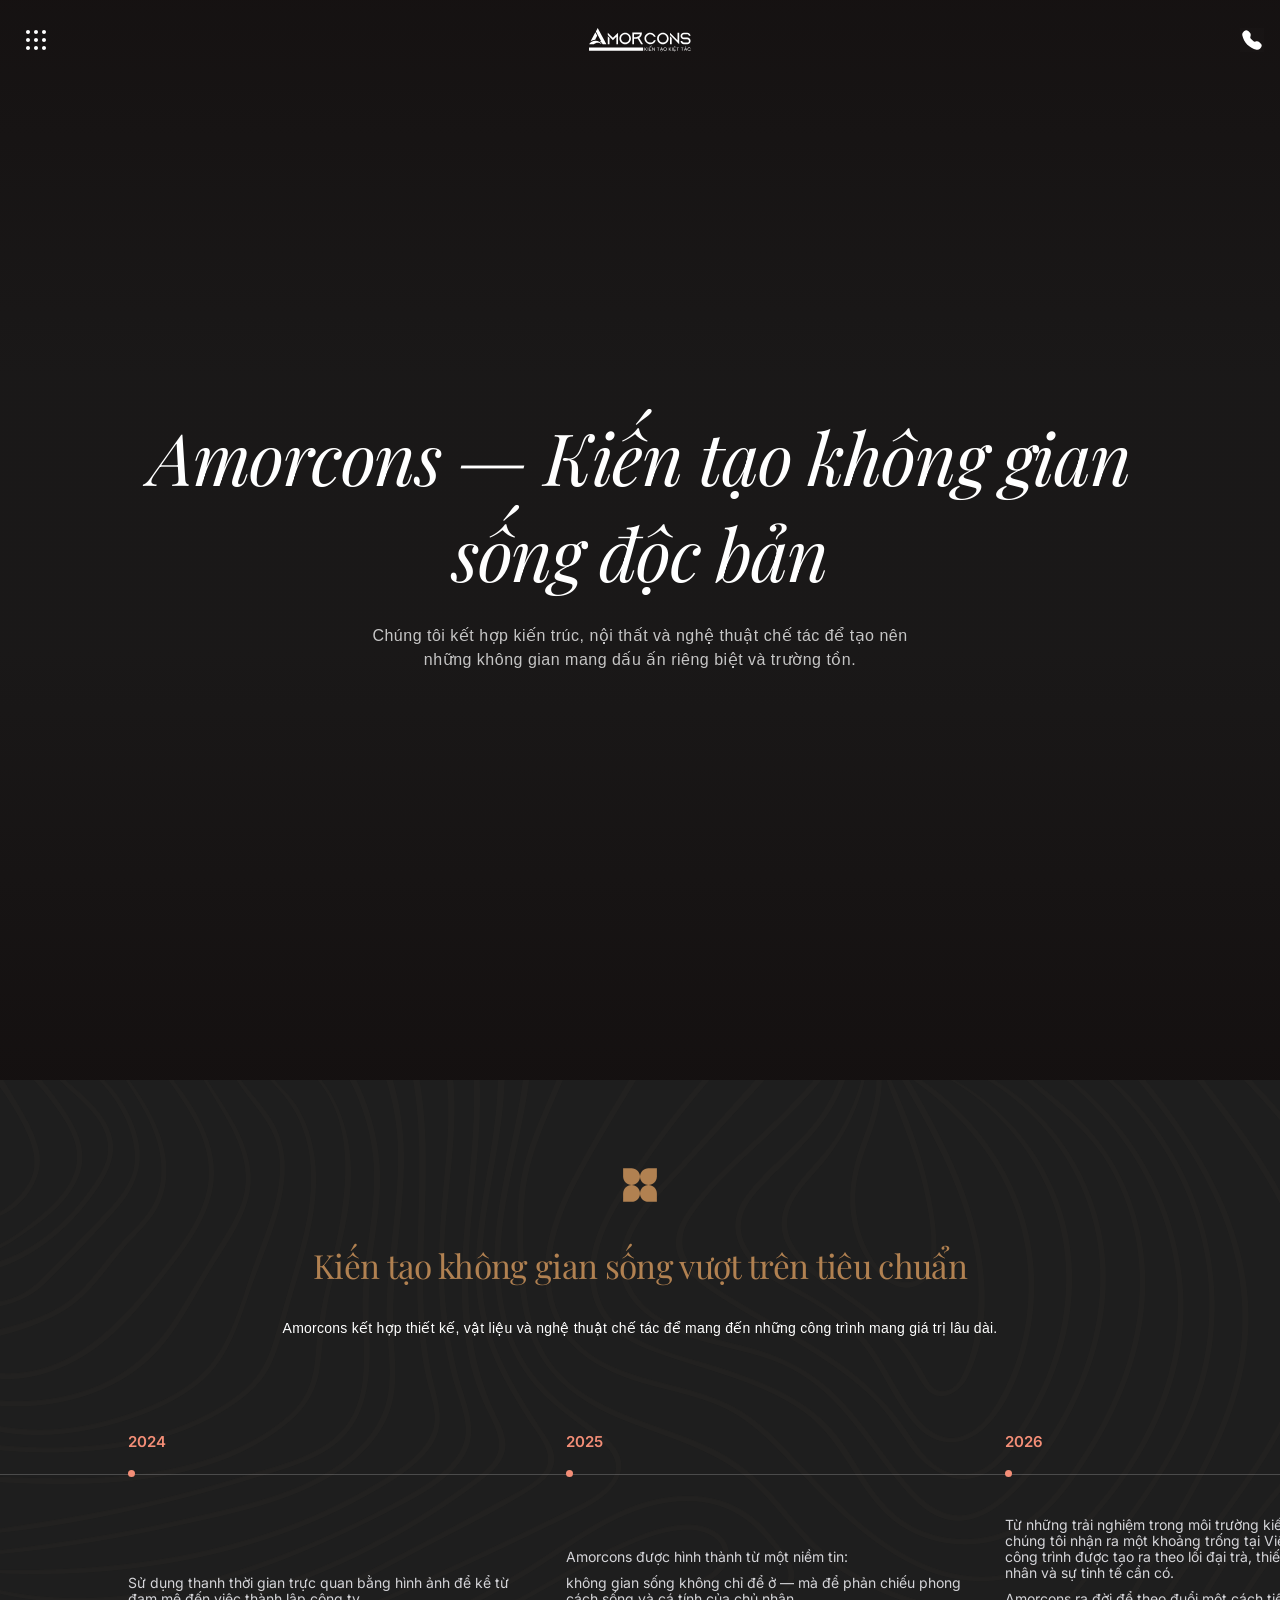
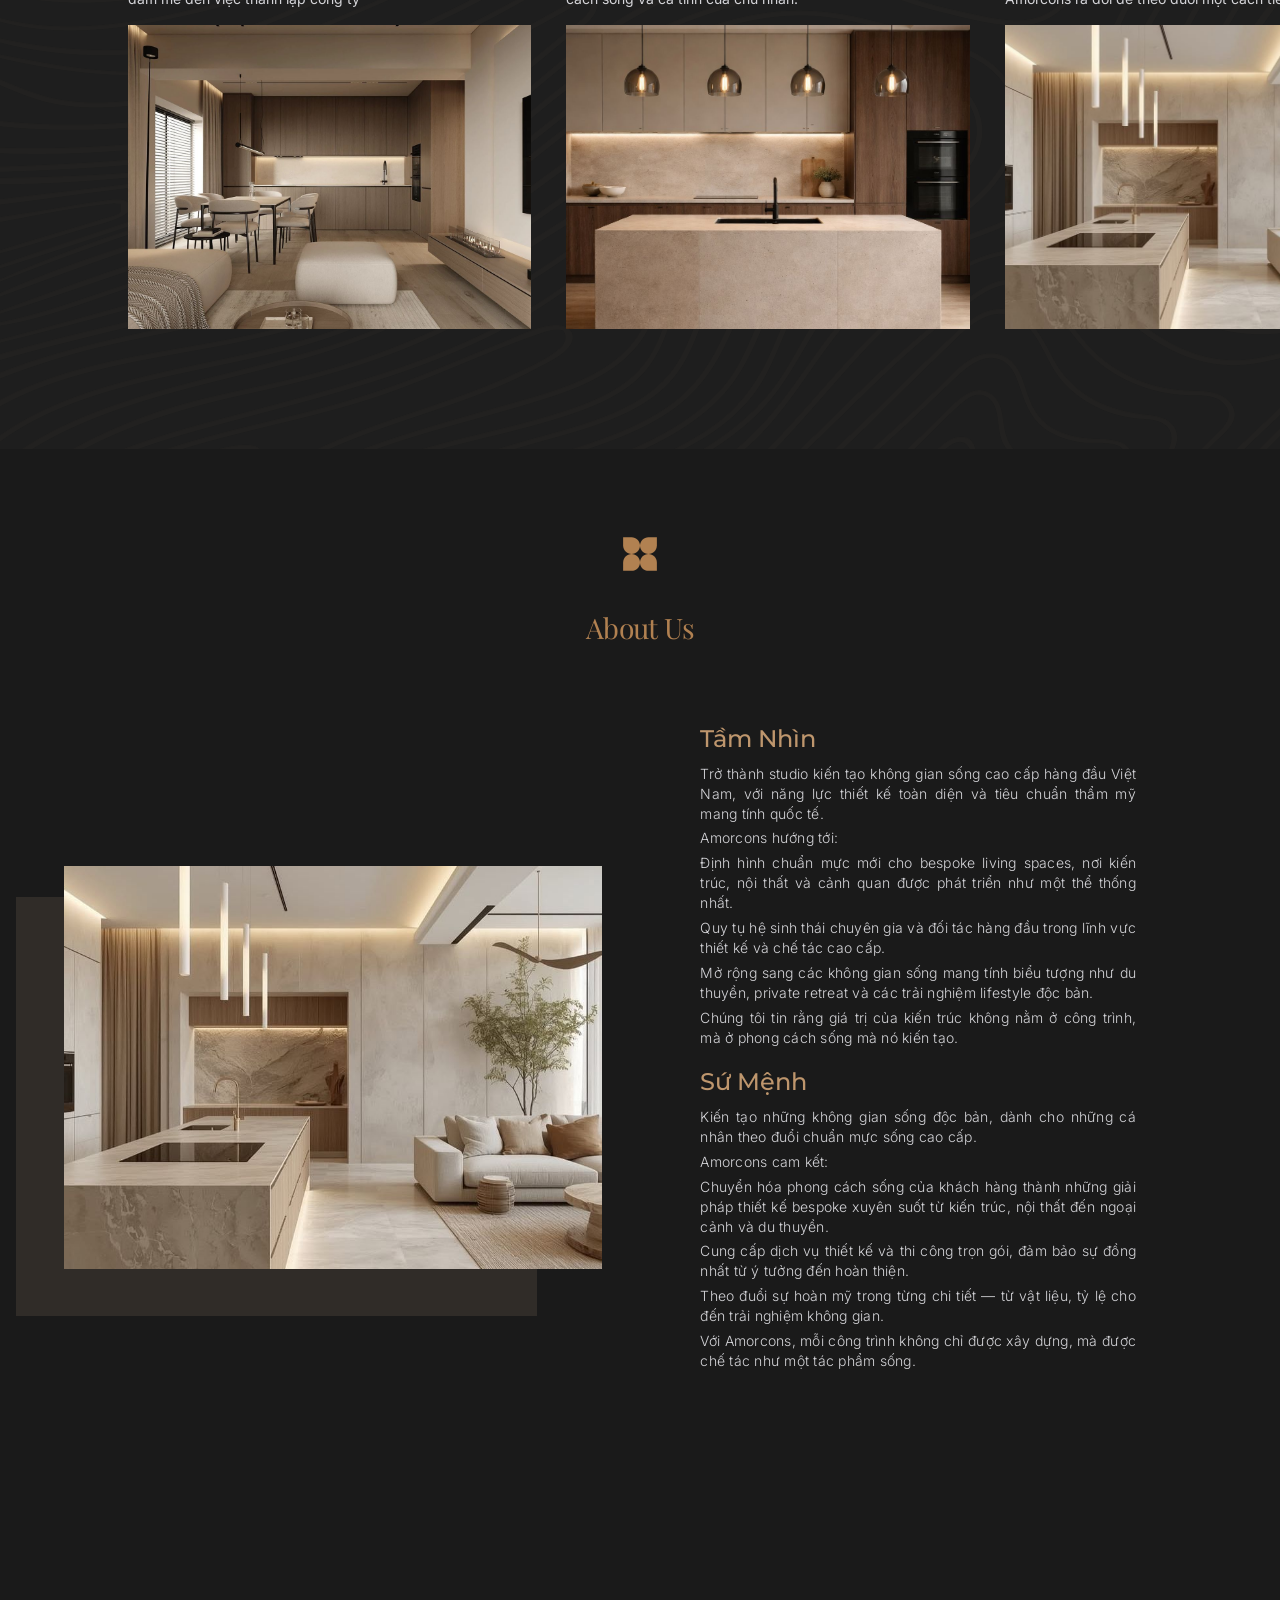
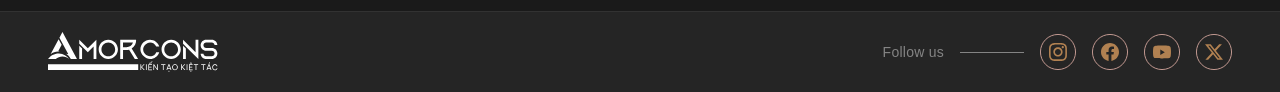
==== commit d25c2ea0: "Fix bugs" ====
--- a/about-us.html
+++ b/about-us.html
@@ -5,6 +5,15 @@
     <meta charset="UTF-8" />
     <meta name="viewport" content="width=device-width, initial-scale=1.0" />
     <title>Amorcons – About Us</title>
+    <link rel="preconnect" href="https://fonts.googleapis.com">
+    <link rel="preconnect" href="https://fonts.gstatic.com" crossorigin>
+    <link href="https://fonts.googleapis.com/css2?family=Playfair+Display:ital,wght@0,400..900;1,400..900&display=swap"
+        rel="stylesheet">
+    <link
+        href="https://fonts.googleapis.com/css2?family=Google+Sans+Flex:opsz,wght@6..144,1..1000&family=Playfair+Display:ital,wght@0,400..900;1,400..900&display=swap"
+        rel="stylesheet">
+
+
     <link rel="icon" href="./images/favicon.svg" type="image/svg+xml" sizes="any" />
     <link rel="preconnect" href="https://fonts.googleapis.com" />
     <link rel="preconnect" href="https://fonts.gstatic.com" crossorigin />
@@ -29,7 +38,8 @@
             <ul class="nav-tabs">
                 <li class="nav-item"><a class="nav-tab" href="./index.html">Trang chủ</a></li>
                 <li class="nav-item"><a class="nav-tab" href="./services.html">Services Page</a></li>
-                <li class="nav-item"><a class="nav-tab active" href="./about-us.html" aria-current="page">About Us</a></li>
+                <li class="nav-item"><a class="nav-tab active" href="./about-us.html" aria-current="page">About Us</a>
+                </li>
                 <li class="nav-item"><a class="nav-tab" href="./contact.html">Liên hệ</a></li>
             </ul>
 
@@ -59,7 +69,8 @@
                     </div>
                 </div>
                 <a href="tel:4205118744" class="nav-btn" aria-label="Liên hệ điện thoại">
-                    <img src="./images/header/header-desktop/phone.svg" alt="" aria-hidden="true" class="desktop-only" />
+                    <img src="./images/header/header-desktop/phone.svg" alt="" aria-hidden="true"
+                        class="desktop-only" />
                     <img src="./images/header/header-mobile/phone-mobile.svg" alt="" aria-hidden="true"
                         class="mobile-only" />
                     <span class="nav-btn-label desktop-only">(420) 511-8744 x729</span>
@@ -354,10 +365,8 @@
                                     mà nó kiến tạo.</p>
                             </div>
                         </div>
-                        <hr class="about-vm-divider" aria-hidden="true" data-aos="fade" data-aos-duration="500"
-                            data-aos-easing="ease-out-cubic" data-aos-delay="100" />
-                        <div class="about-vm-block about-vm-block--mission" data-aos="fade-left"
-                            data-aos-duration="750" data-aos-easing="ease-out-cubic" data-aos-delay="140">
+                        <div class="about-vm-block about-vm-block--mission" data-aos="fade-left" data-aos-duration="750"
+                            data-aos-easing="ease-out-cubic" data-aos-delay="140">
                             <h3 class="about-vm-block-title">Sứ mệnh</h3>
                             <div class="about-vm-body">
                                 <p>Kiến tạo những không gian sống độc bản, dành cho những cá nhân theo đuổi chuẩn mực
--- a/styles.css
+++ b/styles.css
@@ -19,6 +19,7 @@
 footer,
 nav {
   display: block;
+  font-family: 'Google Sans Flex', sans-serif;
 }
 
 /* Content Width Limit */
@@ -191,6 +192,7 @@
 
 /* Figma: px-[12px] py-[14px] flex flex-col h-full items-center justify-center */
 .nav-tab {
+  font-family: 'Google Sans Flex', sans-serif;
   display: flex;
   align-items: center;
   justify-content: center;
@@ -240,7 +242,7 @@
 .nav-right {
   display: flex;
   align-items: center;
-  gap: 12px;
+  gap: 9px;
   flex-shrink: 0;
 }
 
@@ -441,6 +443,7 @@
 }
 
 .hero-subtitle {
+  font-family: 'Google Sans Flex', sans-serif;
   font-size: 16px;
   font-weight: 500;
   line-height: 24px;
@@ -1756,21 +1759,29 @@
   padding-left: 5%;
 }
 
+/* Trang chủ: desktop/tablet ≥769px luôn hiện cột copy; ẩn chỉ trong @media (max-width: 768px) */
+@media (min-width: 769px) {
+  section.contact-us-section .contact-left {
+    display: revert;
+  }
+}
+
 .contact-subtitle {
   font-family: 'Google Sans Flex', sans-serif;
   display: flex;
   align-items: center;
   gap: 16px;
   font-size: 14px;
-  color: rgba(177, 129, 81, 1);
+  color: #F8B2A2;
   letter-spacing: 0.1em;
   margin-bottom: 24px;
+  font-weight: 300;
 }
 
 .contact-subtitle .line {
   width: 48px;
   height: 1px;
-  background: rgba(177, 129, 81, 1);
+  background: #F8B2A2;
 }
 
 .contact-hero-title {
@@ -1830,7 +1841,7 @@
   line-height: 36.16px;
   letter-spacing: -0.02em;
   text-align: center;
-  color: rgba(177, 129, 81, 1);
+  color: #F8B2A2;
 
 }
 
@@ -1911,31 +1922,48 @@
 }
 
 .contact-form textarea {
-  resize: vertical;
+  resize: none;
   min-height: 120px;
 }
 
+/* Submit — Figma Contact: Fill × Hug ~44px, radius 11.93px, space-between, gradient 4 stops + 2 shadows */
 .submit-btn {
-  background: linear-gradient(90deg, #d3b48f 0%, #a4764b 100%);
   color: #1a1a1a;
   border: none;
-  padding: 16px;
+  padding: 12px 20px;
+  min-height: 44px;
   font-family: 'Google Sans Flex', sans-serif;
-  font-size: 13px;
-  font-weight: 600;
+  font-size: 14px;
+  font-weight: 400;
   letter-spacing: 0.1em;
+  text-transform: uppercase;
   cursor: pointer;
   display: flex;
   justify-content: center;
+  gap: 10px;
   align-items: center;
-  gap: 8px;
-  transition: filter 0.3s ease;
-  margin-top: 8px;
-  border-radius: 8px;
+  transition: filter 0.25s ease;
+  margin-top: 0;
+  border-radius: 11.93px;
+  box-sizing: border-box;
+  background: linear-gradient(90deg, #d2b79b, #c8a882, #e8d4bc, #c4a07b);
+  box-shadow:
+    0 1.7px 6.82px rgba(0, 0, 0, 0.3),
+    0 6.82px 27.27px rgba(210, 183, 155, 0.25);
+}
+
+.submit-btn-text,
+.submit-btn-arrow {
+  flex-shrink: 0;
+  line-height: 1.2;
+}
+
+.contact-form .submit-btn {
+  width: 100%;
 }
 
 .submit-btn:hover {
-  filter: brightness(1.1);
+  filter: brightness(1.06) saturate(1.04);
 }
 
 /* =====================================================================
@@ -2003,7 +2031,7 @@
 }
 
 .footer-social-icon:hover {
-  border-color: rgba(177, 129, 81, 1);
+  border-color: #F8B2A2;
   background: rgba(177, 129, 81, 0.1);
   box-shadow: 0 0 10px rgba(177, 129, 81, 0.25);
 }
@@ -3000,6 +3028,53 @@
   }
 }
 
+/* Laptop ≤1400px: form + ảnh trái không tràn khung */
+@media (max-width: 1800px) and (min-width: 1024px) {
+  #page-contact-us-section .page-contact-us-container {
+    align-items: flex-start;
+    min-width: 0;
+  }
+
+  #page-contact-us-section .page-contact-us-left {
+    flex: 1 1 0;
+    min-width: 0;
+    max-width: 100%;
+    overflow: visible;
+  }
+
+  #page-contact-us-section .page-contact-us-left-content {
+    max-width: 100%;
+    min-width: 0;
+  }
+
+  #page-contact-us-section .page-contact-us-photo-1,
+  #page-contact-us-section .page-contact-us-photo-2 {
+    flex: 1 1 calc(50% - 12px);
+    min-width: 0;
+    max-width: calc(50% - 12px);
+    width: 100%;
+    height: auto;
+    object-fit: cover;
+    padding-top: 0;
+    padding-bottom: 0;
+  }
+
+  #page-contact-us-section .page-contact-us-photo-2 {
+    padding-top: 0;
+    transform: translateY(70px);
+  }
+
+  #page-contact-us-section .page-contact-us-container .contact-form-box {
+    max-width: 410px;
+    width: 100%;
+    flex-shrink: 0;
+  }
+
+  #page-contact-us-section .page-contact-us-right {
+    flex-shrink: 0;
+  }
+}
+
 @media (max-width: 768px) {
   .services-luxury-pagination-aside {
     display: none;
@@ -3101,6 +3176,14 @@
     object-fit: cover;
   }
 
+  #page-contact-us-section .page-contact-us-photo-1 {
+    margin-bottom: 0;
+  }
+
+  #page-contact-us-section .page-contact-us-photo-2 {
+    transform: none;
+  }
+
   #page-contact-us-map-section {
     padding-bottom: 48px;
   }
@@ -3144,19 +3227,13 @@
   }
 
   #page-contact-us-section .contact-form textarea {
+    resize: none;
     min-height: 140px;
   }
 
   #page-contact-us-section .submit-btn {
-    border-radius: 11.929px;
+    border-radius: 11.93px;
     min-height: 44px;
-    font-size: 14px;
-    font-weight: 300;
-    letter-spacing: 0.25px;
-    text-transform: uppercase;
-    box-shadow:
-      0 6.817px 27.266px rgba(210, 183, 155, 0.25),
-      0 1.704px 6.817px rgba(0, 0, 0, 0.3);
   }
 }
 
@@ -3281,176 +3358,33 @@
   }
 }
 
+.nav-logo-link {
+  width: 190px;
+  display: block;
+}
 /* =====================================================================
-   RESPONSIVE — Mobile ≤768px
+   HEADER — ≤1300px: hamburger + overlay menu (tablet / laptop hẹp)
 ===================================================================== */
-@media (max-width: 768px) {
-  body {
-    padding-top: 0;
-  }
-
-  main {
-    background: var(--dark-bg);
-  }
-
-  img.srv-award {
+@media (max-width: 1300px) {
+  .site-header .mobile-only {
+    display: block !important;
+  }
+
+  .site-header .desktop-only,
+  .site-header span.desktop-only {
     display: none !important;
   }
 
-  .services-header img.srv-award {
-    display: block !important;
-    width: 24px;
-    height: 24px;
-  }
-
-  /* --- About Us: intro + timeline + Vision/Mission (Figma MVL 289:2267) --- */
-  #page-about-us-section .services-header {
-    padding: 40px 16px 32px;
-    gap: 12px;
-  }
-
-  #page-about-us-section .srv-sub {
-    color: #afafaf;
-  }
-
-  .page-about-us-section .page-about-us-container {
-    padding: 0 0 56px;
-  }
-
-  .page-about-us-section .about-projects-timeline {
-    padding: 16px 0 32px;
-    margin-top: 0;
-  }
-
-  .page-about-us-section .about-projects-track.about-projects-track--swiper {
-    width: 100%;
-    max-width: none;
-    margin-left: 0;
-    margin-right: 0;
-  }
-
-  .page-about-us-section .about-projects-swiper {
-    padding-left: 16px;
-    padding-right: 16px;
-    padding-bottom: 12px;
-  }
-
-  .page-about-us-section .about-projects-year {
-    font-size: 14px;
-    line-height: 1.25;
-    margin: 0 0 40px;
-  }
-
-  .page-about-us-section h4.about-projects-year:after {
-    bottom: -12px;
-    width: 6px;
-    height: 6px;
-  }
-
-  .page-about-us-section .about-projects-card-desc {
-    font-size: 12px;
-    line-height: 20px;
-    letter-spacing: 0.25px;
-  }
-
-  .page-about-us-section .about-projects-media {
-    height: auto;
-    aspect-ratio: 358 / 127;
-    min-height: 118px;
-    max-height: 200px;
-    overflow: hidden;
-  }
-
-  .page-about-us-section .about-projects-card {
-    max-width: none;
-  }
-
-  .about-vm-section {
-    padding: 40px 0 56px;
-    background: #1e1e1e;
-  }
-
-  .about-vm-inner {
-    gap: 24px;
-  }
-
-  .about-vm-intro {
-    gap: 12px;
-    max-width: 100%;
-    padding: 0 16px;
-    box-sizing: border-box;
-  }
-
-  .about-vm-icon {
-    width: 24px;
-    height: 24px;
-  }
-
-  .about-vm-title {
-    font-size: 20px;
-    line-height: 32px;
-    letter-spacing: -0.4px;
-  }
-
-  .about-vm-row {
-    flex-direction: column;
-    align-items: stretch;
-    gap: 12px;
-    padding: 0;
-    padding-bottom: 24px;
-  }
-
-  .about-vm-media {
-    flex: none;
-    width: 100%;
-    max-width: 351px;
-    margin: 0 auto;
-    padding: 0 16px;
-    box-sizing: content-box;
-  }
-
-  .about-vm-media-frame {
-    aspect-ratio: 351 / 254;
-    overflow: hidden;
-  }
-
-  .about-vm-media-frame::before {
-    left: -2%;
-    top: 9%;
-    width: 97%;
-    height: 94%;
-    border-radius: 6px;
-  }
-
-  .about-vm-copy {
-    gap: 46px;
-    padding: 24px 16px;
-    width: 100%;
-    box-sizing: border-box;
-  }
-
-  .about-vm-block-title {
-    font-size: 12px;
-    line-height: 1.2;
-    margin-bottom: 10px;
-  }
-
-  .about-vm-body {
-    font-size: 12px;
-    line-height: 20px;
-  }
-
-  .about-vm-divider {
-    max-width: 100%;
-    margin: 0;
-  }
-
-  .about-vm-block--mission {
-    padding-bottom: 16px;
-  }
-
-  /* --- Navbar (Figma: h-[80px] px-[16px] gap-[21px] backdrop-blur-[20px]) --- */
+
+  /* --- Navbar (cùng grid như màn ≤768) --- */
+  /* Full-bleed viewport: bỏ left:50% + translateX (chỉ desktop >1300px giữ căn giữa kiểu đó) — tránh rãnh trống bên phải trên mobile/tablet */
   .navbar {
+    left: 0;
+    right: 0;
+    width: auto;
+    margin-left: auto;
+    margin-right: auto;
+    transform: none;
     padding: 0 16px;
     height: var(--nav-h);
     gap: 0 21px;
@@ -3465,14 +3399,12 @@
     transition: background 0.28s ease, backdrop-filter 0.28s ease, -webkit-backdrop-filter 0.28s ease;
   }
 
-  /* Sau khi scroll qua vùng header: nền + blur (đồng bộ desktop) */
   .site-header.site-header--scrolled .navbar {
     background: var(--dark-nav);
     backdrop-filter: blur(20px);
     -webkit-backdrop-filter: blur(20px);
   }
 
-  /* Flatten hierarchies for grid positioning */
   .nav-logo-link {
     grid-column: 2;
     grid-row: 1;
@@ -3492,15 +3424,6 @@
     display: contents !important;
   }
 
-  .mobile-only {
-    display: block !important;
-  }
-
-  .desktop-only,
-  span.desktop-only {
-    display: none !important;
-  }
-
   .nav-tabs {
     display: none;
   }
@@ -3514,7 +3437,6 @@
     background: transparent !important;
   }
 
-  /* Phone button */
   .nav-btn[href^="tel"] {
     grid-column: 3;
     grid-row: 1;
@@ -3528,7 +3450,6 @@
     height: 24px;
   }
 
-  /* Hamburger / Dots button */
   .hamburger-btn {
     display: flex !important;
     grid-column: 1;
@@ -3541,6 +3462,199 @@
     width: 20px;
     height: 20px;
     object-fit: contain;
+  }
+}
+
+/* =====================================================================
+   RESPONSIVE — Mobile ≤768px
+===================================================================== */
+@media (max-width: 768px) {
+  html {
+    overflow-x: hidden;
+    width: 100%;
+    background: var(--dark-bg);
+  }
+
+  body {
+    padding-top: 0;
+    width: 100%;
+    max-width: 100%;
+  }
+
+  header,
+  footer {
+    max-width: 100%;
+  }
+
+  main {
+    max-width: 100%;
+    background: var(--dark-bg);
+    min-width: 0;
+  }
+
+  img.srv-award {
+    display: none !important;
+  }
+
+  .services-header img.srv-award {
+    display: block !important;
+    width: 24px;
+    height: 24px;
+  }
+
+  /* --- About Us: intro + timeline + Vision/Mission (Figma MVL 289:2267) --- */
+  #page-about-us-section .services-header {
+    padding: 40px 16px 32px;
+    gap: 12px;
+  }
+
+  #page-about-us-section .srv-sub {
+    color: #afafaf;
+  }
+
+  .page-about-us-section .page-about-us-container {
+    padding: 0 0 56px;
+  }
+
+  .page-about-us-section .about-projects-timeline {
+    padding: 16px 0 32px;
+    margin-top: 0;
+  }
+
+  .page-about-us-section .about-projects-track.about-projects-track--swiper {
+    width: 100%;
+    max-width: none;
+    margin-left: 0;
+    margin-right: 0;
+  }
+
+  .page-about-us-section .about-projects-swiper {
+    padding-left: 16px;
+    padding-right: 16px;
+    padding-bottom: 12px;
+  }
+
+  .page-about-us-section .about-projects-year {
+    font-size: 14px;
+    line-height: 1.25;
+    margin: 0 0 40px;
+  }
+
+  .page-about-us-section h4.about-projects-year:after {
+    bottom: -12px;
+    width: 6px;
+    height: 6px;
+  }
+
+  .page-about-us-section .about-projects-card-desc {
+    font-size: 12px;
+    line-height: 20px;
+    letter-spacing: 0.25px;
+  }
+
+  .page-about-us-section .about-projects-media {
+    height: auto;
+    aspect-ratio: 358 / 127;
+    min-height: 118px;
+    max-height: 200px;
+    overflow: hidden;
+  }
+
+  .page-about-us-section .about-projects-card {
+    max-width: none;
+  }
+
+  .about-vm-section {
+    padding: 40px 0 56px;
+    background: #1e1e1e;
+  }
+
+  .about-vm-inner {
+    gap: 24px;
+  }
+
+  .about-vm-intro {
+    gap: 12px;
+    max-width: 100%;
+    padding: 0 16px;
+    box-sizing: border-box;
+  }
+
+  .about-vm-icon {
+    width: 24px;
+    height: 24px;
+  }
+
+  .about-vm-title {
+    font-size: 20px;
+    line-height: 32px;
+    letter-spacing: -0.4px;
+  }
+
+  .about-vm-row {
+    flex-direction: column;
+    align-items: stretch;
+    gap: 12px;
+    padding: 0;
+    padding-bottom: 24px;
+  }
+
+  .about-vm-media {
+    flex: none;
+    width: 100%;
+    max-width: 351px;
+    margin: 0 auto;
+    padding: 0 16px;
+    box-sizing: content-box;
+  }
+
+  .about-vm-media-frame {
+    aspect-ratio: 351 / 254;
+    overflow: hidden;
+  }
+
+  .about-vm-media-frame::before {
+    left: -2%;
+    top: 9%;
+    width: 97%;
+    height: 94%;
+    border-radius: 6px;
+  }
+
+  .about-vm-copy {
+    gap: 46px;
+    padding: 24px 16px;
+    width: 100%;
+    box-sizing: border-box;
+  }
+
+  .about-vm-block-title {
+    font-size: 12px;
+    line-height: 1.2;
+    margin-bottom: 10px;
+  }
+
+  .about-vm-body {
+    font-size: 12px;
+    line-height: 20px;
+  }
+
+  .about-vm-divider {
+    max-width: 100%;
+    margin: 0;
+  }
+
+  .about-vm-block--mission {
+    padding-bottom: 16px;
+  }
+
+  .mobile-only {
+    display: block !important;
+  }
+
+  .desktop-only,
+  span.desktop-only {
+    display: none !important;
   }
 
   /* --- Hero (Figma 289:904 — 800px frame, text không card kính) --- */
@@ -3925,39 +4039,57 @@
 
   section.contact-us-section {
     margin-top: 0;
-  }
-
-  /* --- Contact — Figma 289:1177: container h-[878px], form abs top/left, copy abs dưới --- */
+    width: 100%;
+    max-width: 100%;
+    overflow-x: hidden;
+    box-sizing: border-box;
+  }
+
+  /* Contact mobile: đã ẩn .contact-left — bỏ min-height 878px + form absolute (tránh “đoạn” nền trống dưới form) */
   .contact-us {
-    padding: 0 0 48px;
-    min-height: 878px;
-    align-items: stretch;
+    display: block;
+    padding: 24px 0 48px;
+    min-height: 0;
+    width: 100%;
+    max-width: 100%;
+    box-sizing: border-box;
+    overflow-x: hidden;
+    background-image: url('./images/contact-us/contact-us-mobile.jpg');
+    background-size: cover;
+    background-position: left top;
+    background-repeat: no-repeat;
   }
 
   .contact-us::before {
     background: rgba(0, 0, 0, 0.51);
   }
 
-  /* Không dùng flex column; layout absolute giống frame mobile */
   .contact-us-container {
     display: block;
     position: relative;
-    min-height: 878px;
+    min-height: 0;
     width: 100%;
     max-width: 100%;
+    min-width: 0;
     margin: 0;
-    padding: 0;
-    gap: 0;
+    padding: 0 10px;
+    box-sizing: border-box;
+  }
+
+  /* Form luồng bình thường, không absolute — chiều cao section = nội dung form (+ cắt tràn do AOS) */
+  section.contact-us-section .contact-form {
+    gap: 12px;
   }
 
   section.contact-us-section .contact-form-box {
-    position: absolute;
-    left: 10px;
-    top: 31.84px;
-    width: calc(100% - 20px);
-    max-width: 356px;
+    position: relative;
+    left: auto;
+    right: auto;
+    top: auto;
+    width: 100%;
+    max-width: none;
     margin: 0;
-    padding: 12px 16px 24px;
+    padding: 12px 16px 16px;
     backdrop-filter: blur(17.041px);
     -webkit-backdrop-filter: blur(17.041px);
     background: rgba(48, 40, 34, 0.92);
@@ -3968,17 +4100,9 @@
     z-index: 2;
   }
 
+  /* Chỉ mobile ≤768px: ẩn cột copy trái trên trang chủ, desktop/tablet rộng vẫn hiện */
   section.contact-us-section .contact-left {
-    position: absolute;
-    left: 50%;
-    top: 668px;
-    transform: translateX(-50%);
-    width: 210px;
-    max-width: calc(100% - 32px);
-    padding-left: 0;
-    text-align: center;
-    margin: 0;
-    z-index: 1;
+    display: none;
   }
 
   .contact-subtitle {
@@ -4032,17 +4156,13 @@
   }
 
   section.contact-us-section .contact-form textarea {
-    min-height: 140px;
+    resize: none;
+    min-height: 120px;
   }
 
   section.contact-us-section .submit-btn {
-    border-radius: 11.929px;
+    border-radius: 11.93px;
     min-height: 44px;
-    font-size: 14px;
-    font-weight: 300;
-    letter-spacing: 0.25px;
-    text-transform: uppercase;
-    box-shadow: 0 6.817px 27.266px rgba(210, 183, 155, 0.25), 0 1.704px 6.817px rgba(0, 0, 0, 0.3);
   }
 
   /* --- Footer --- */
